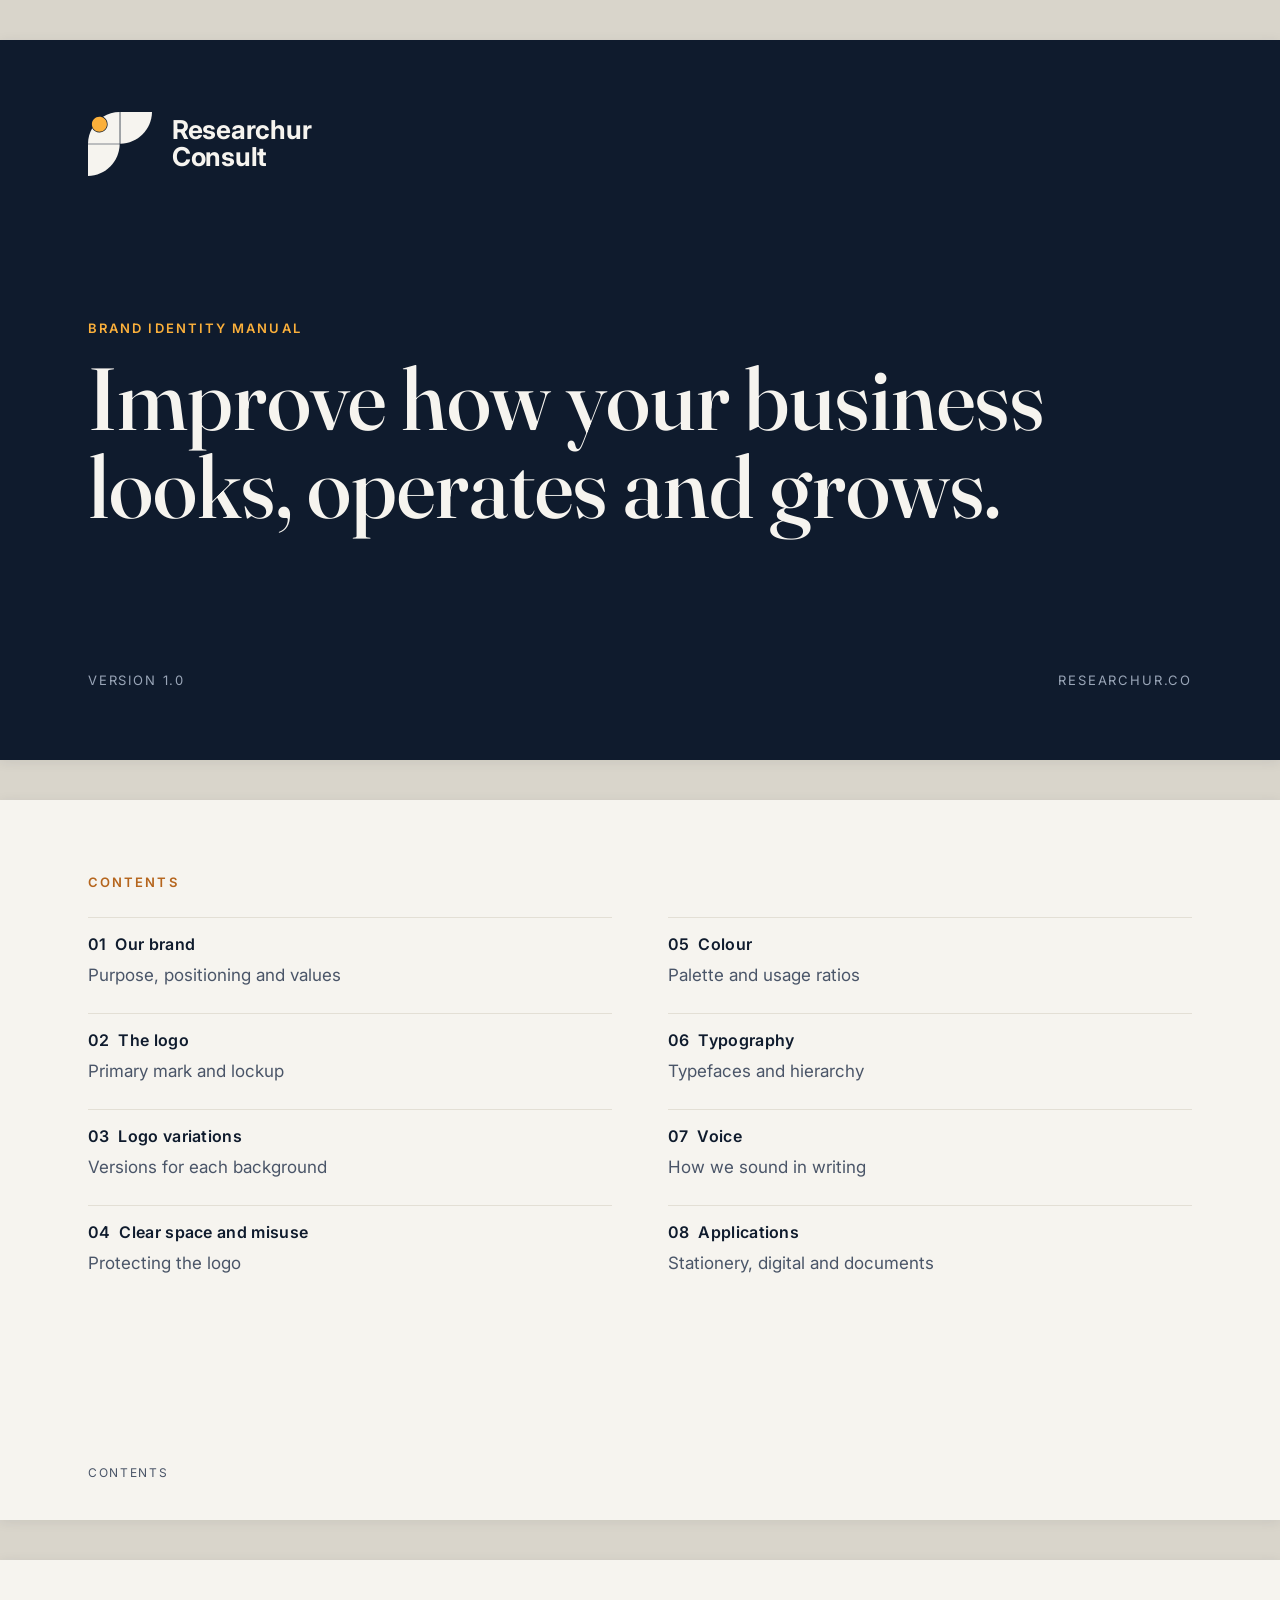
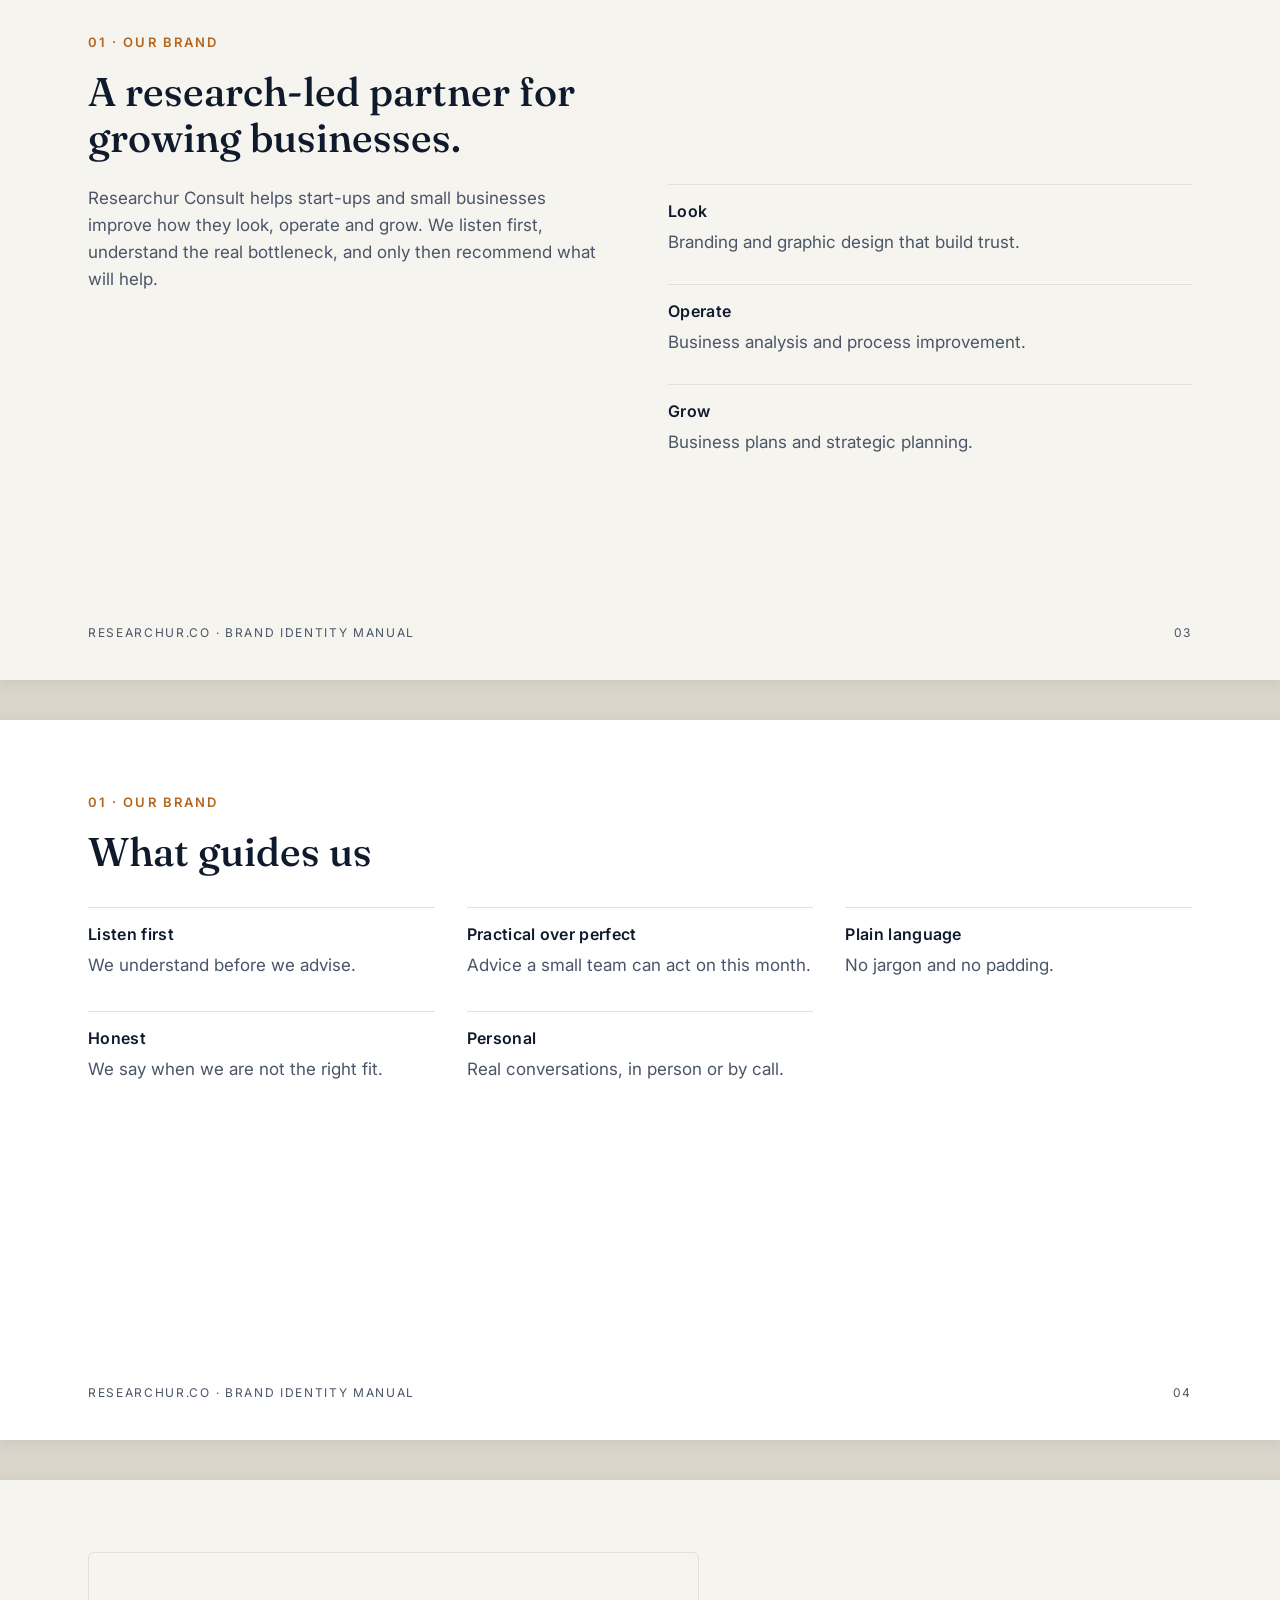
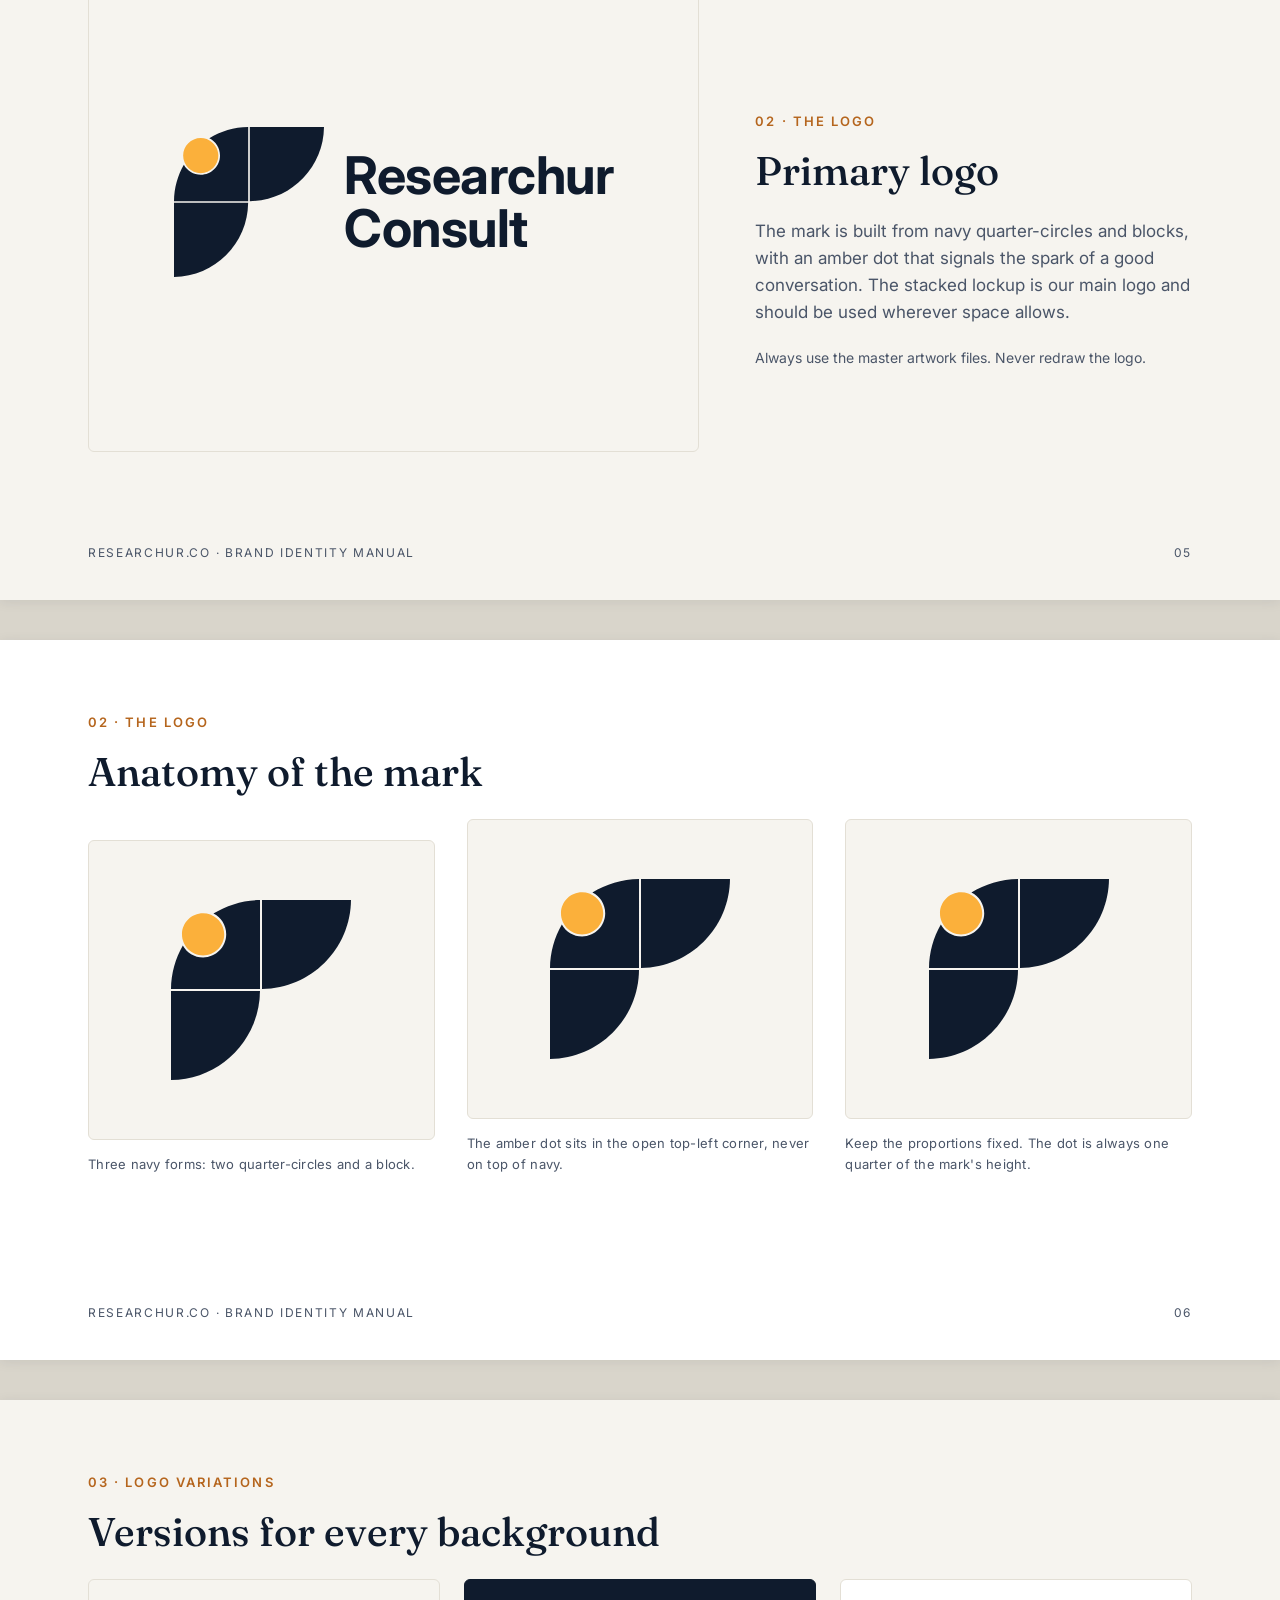
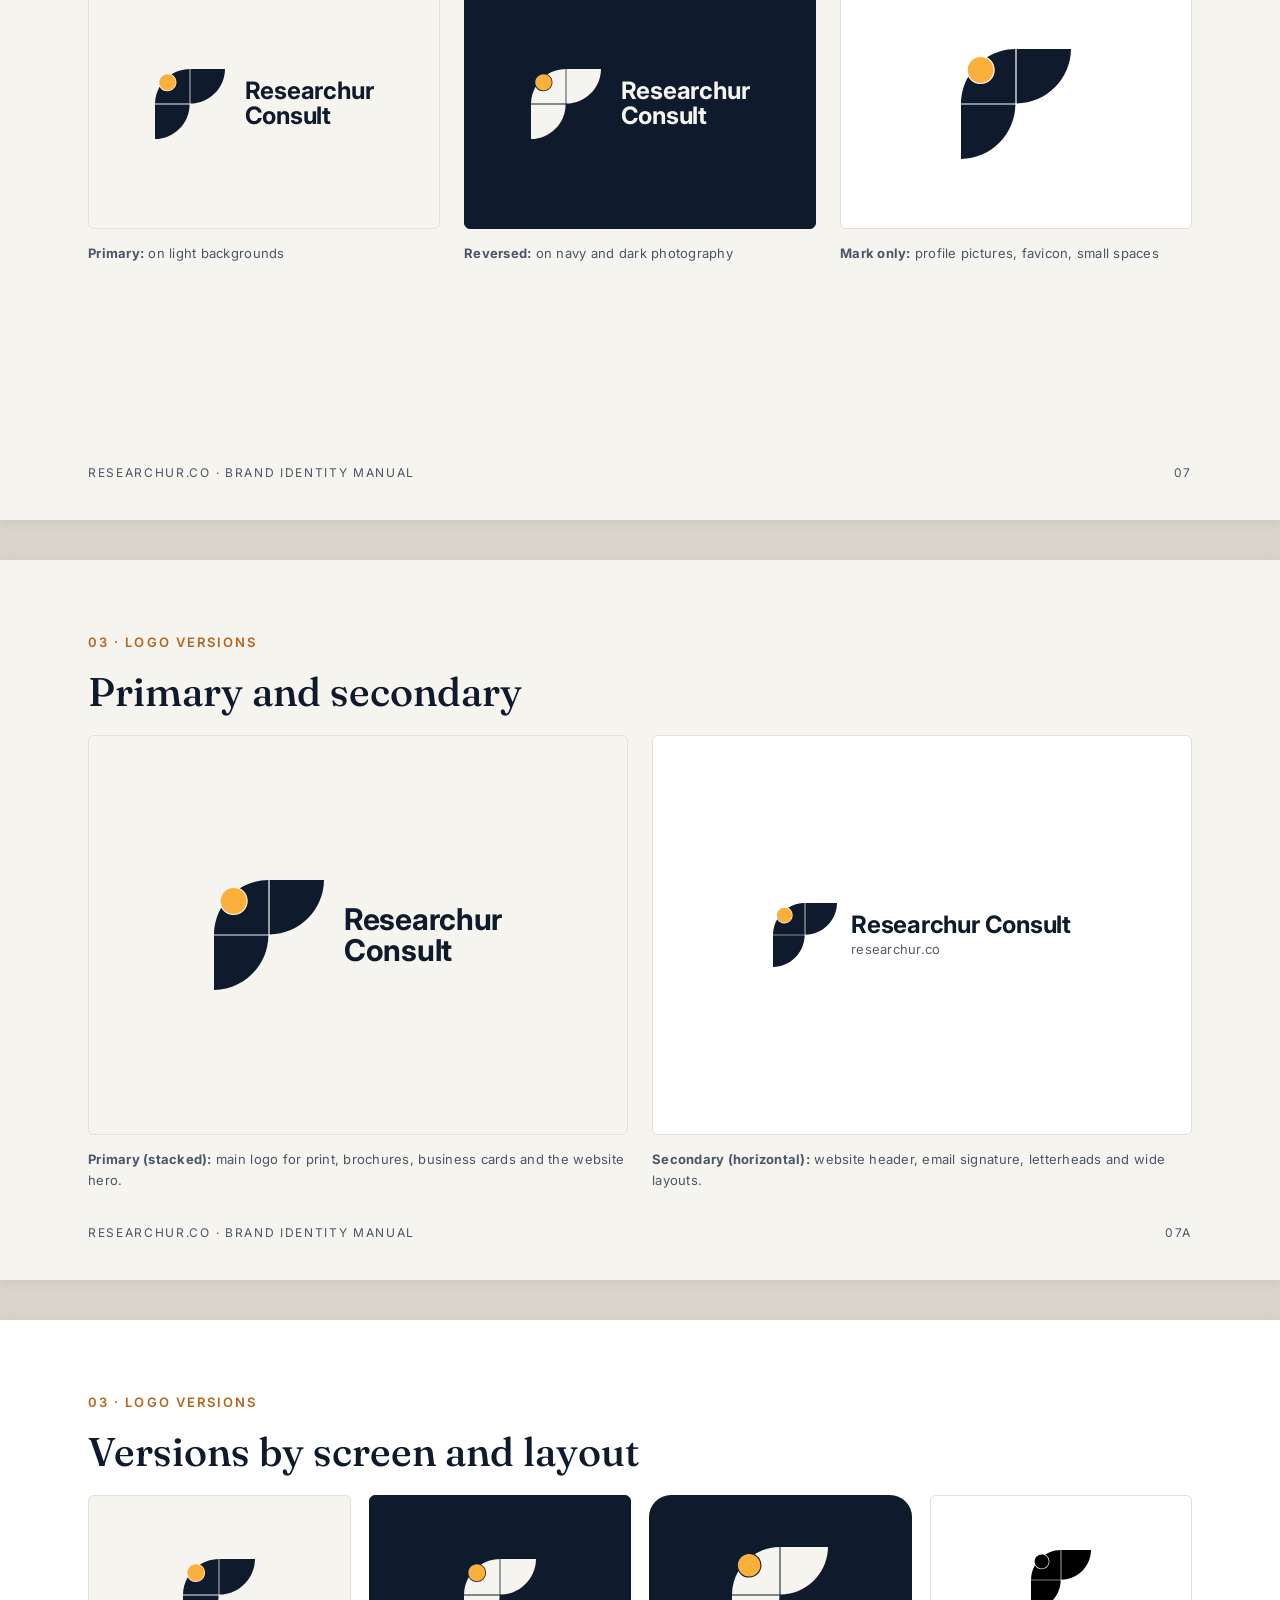
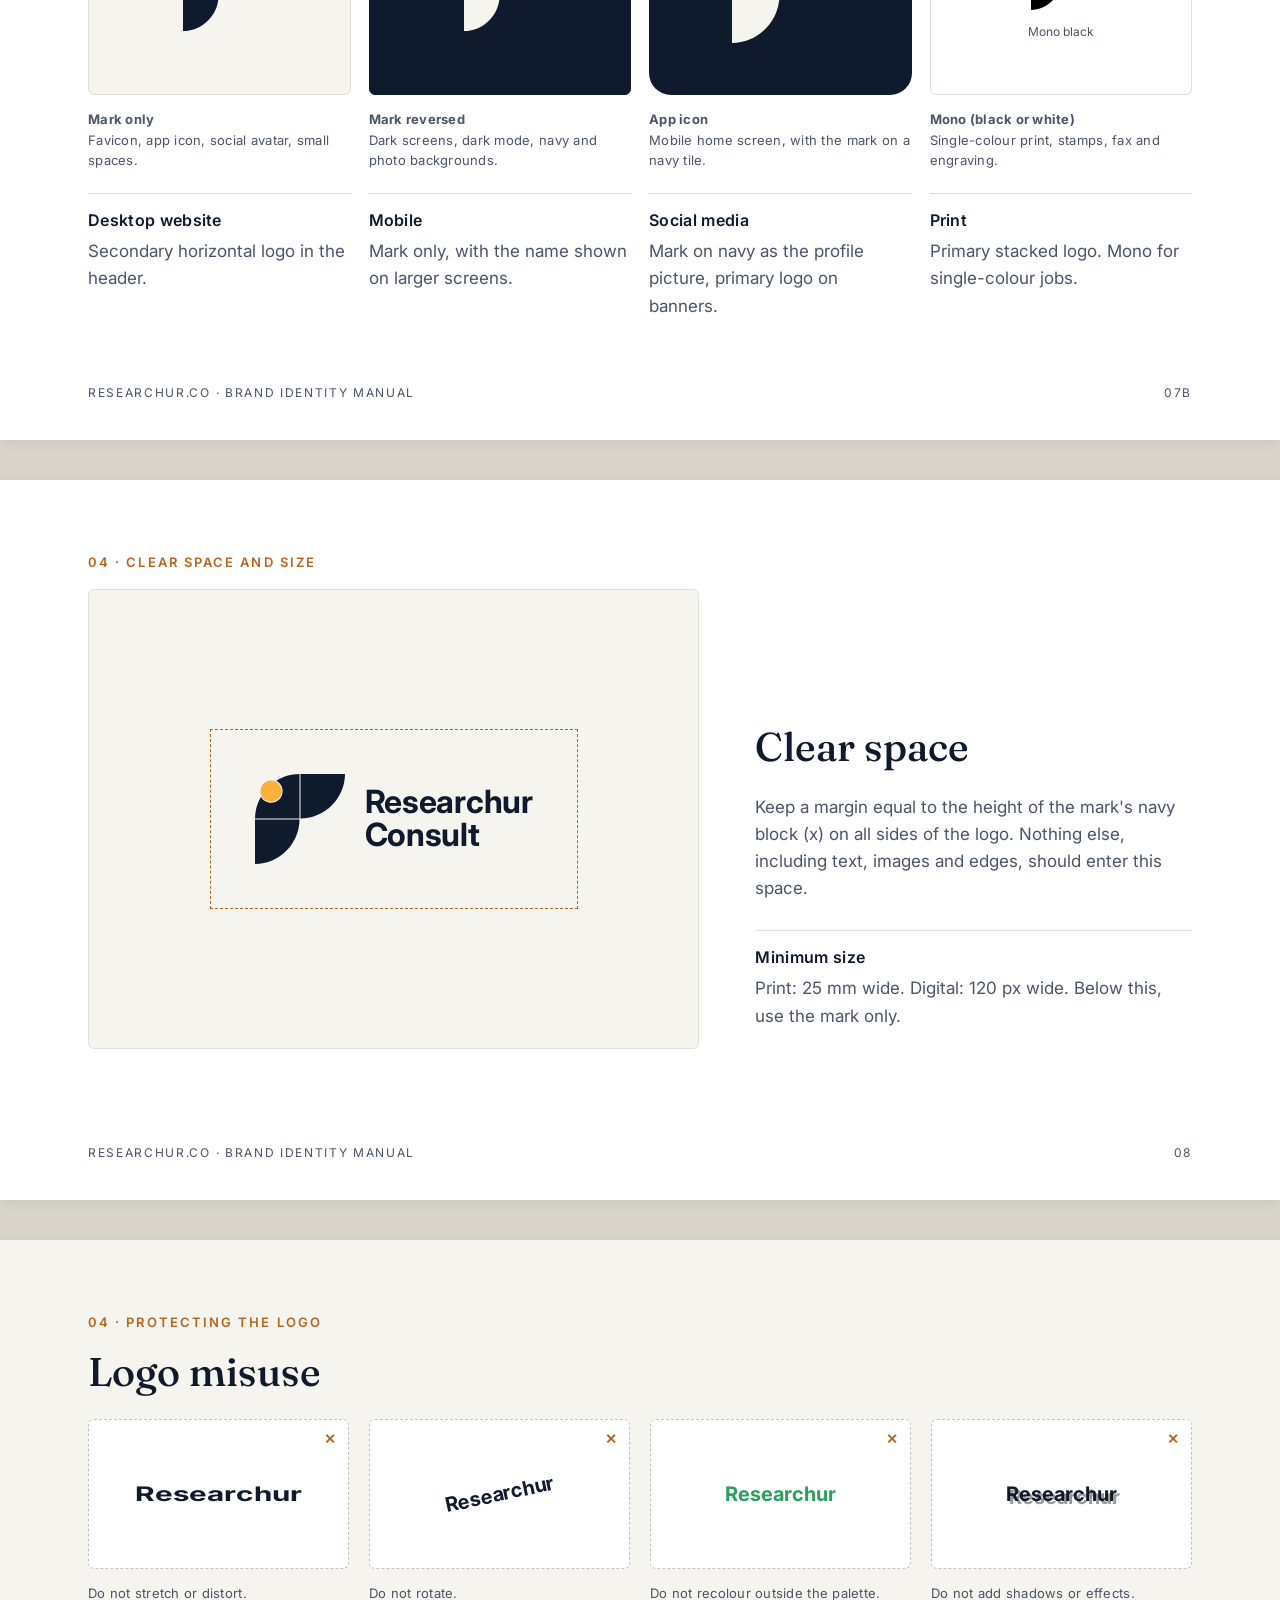
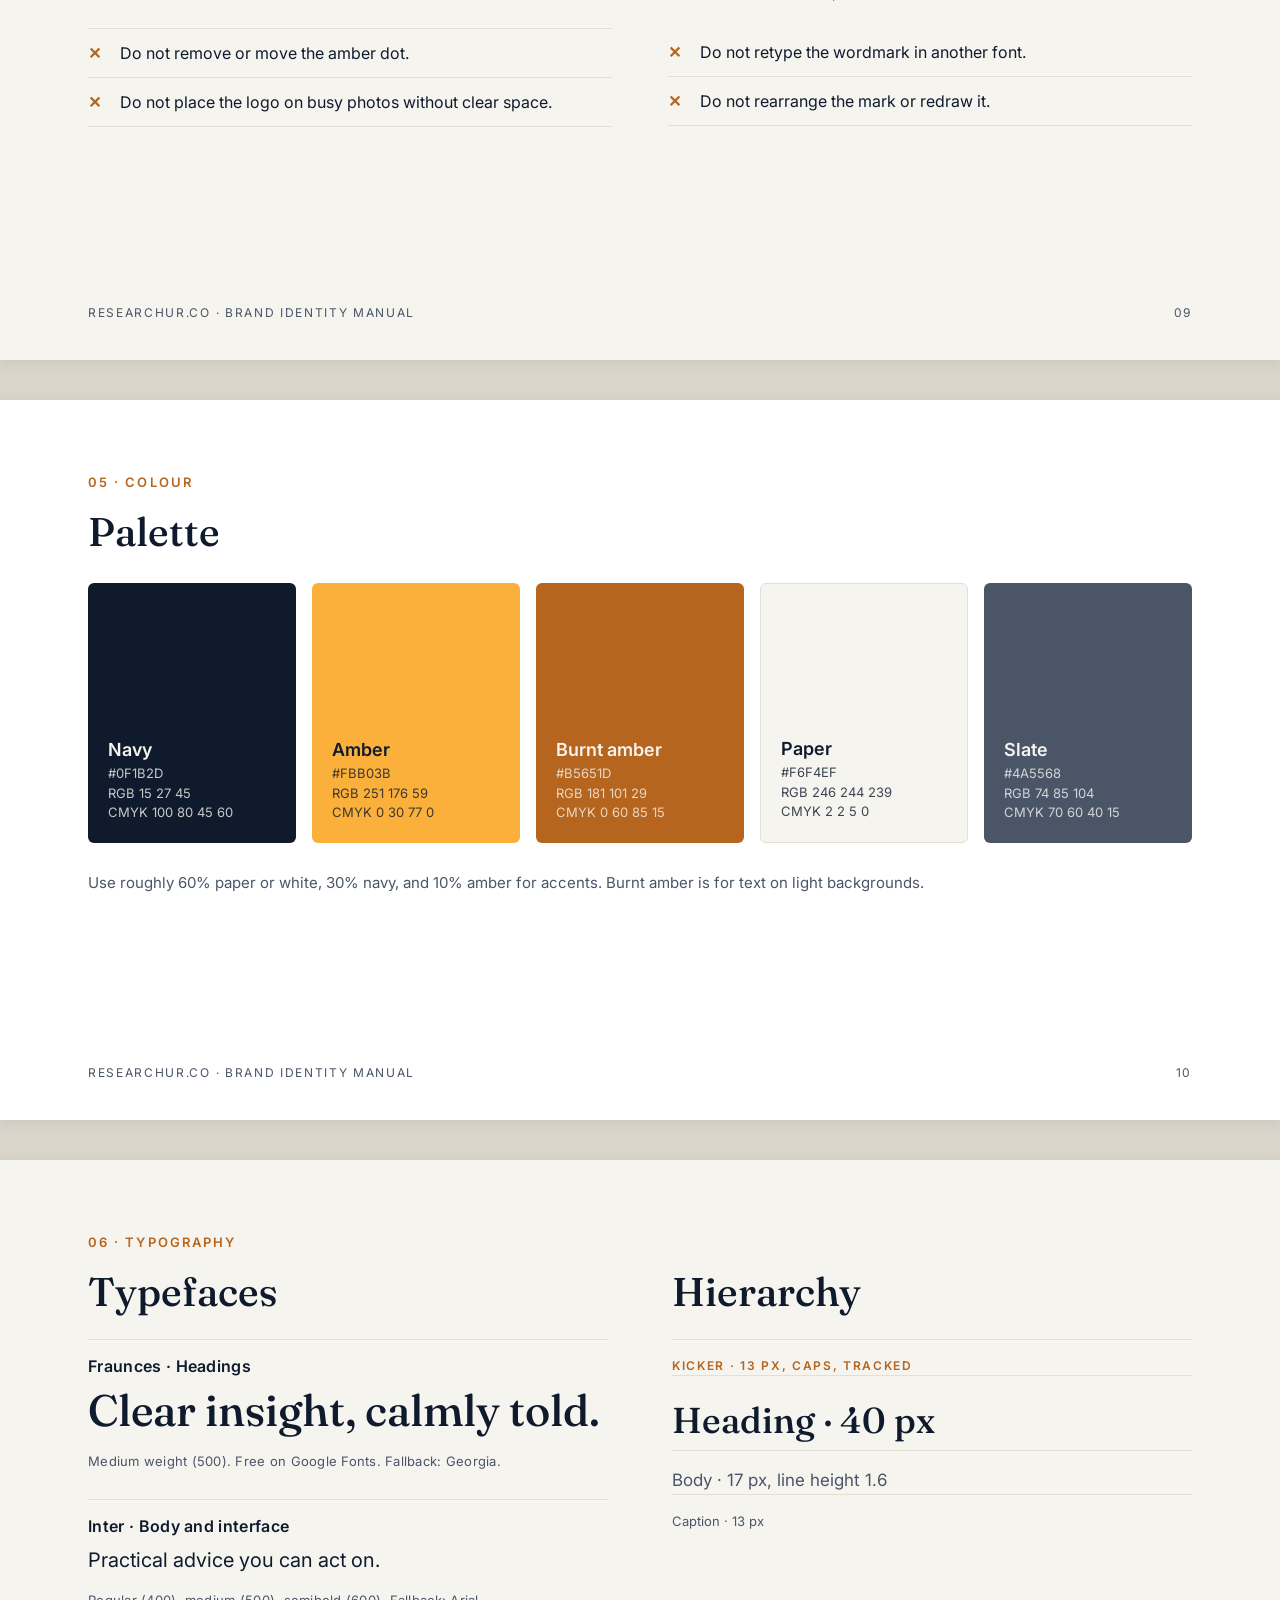
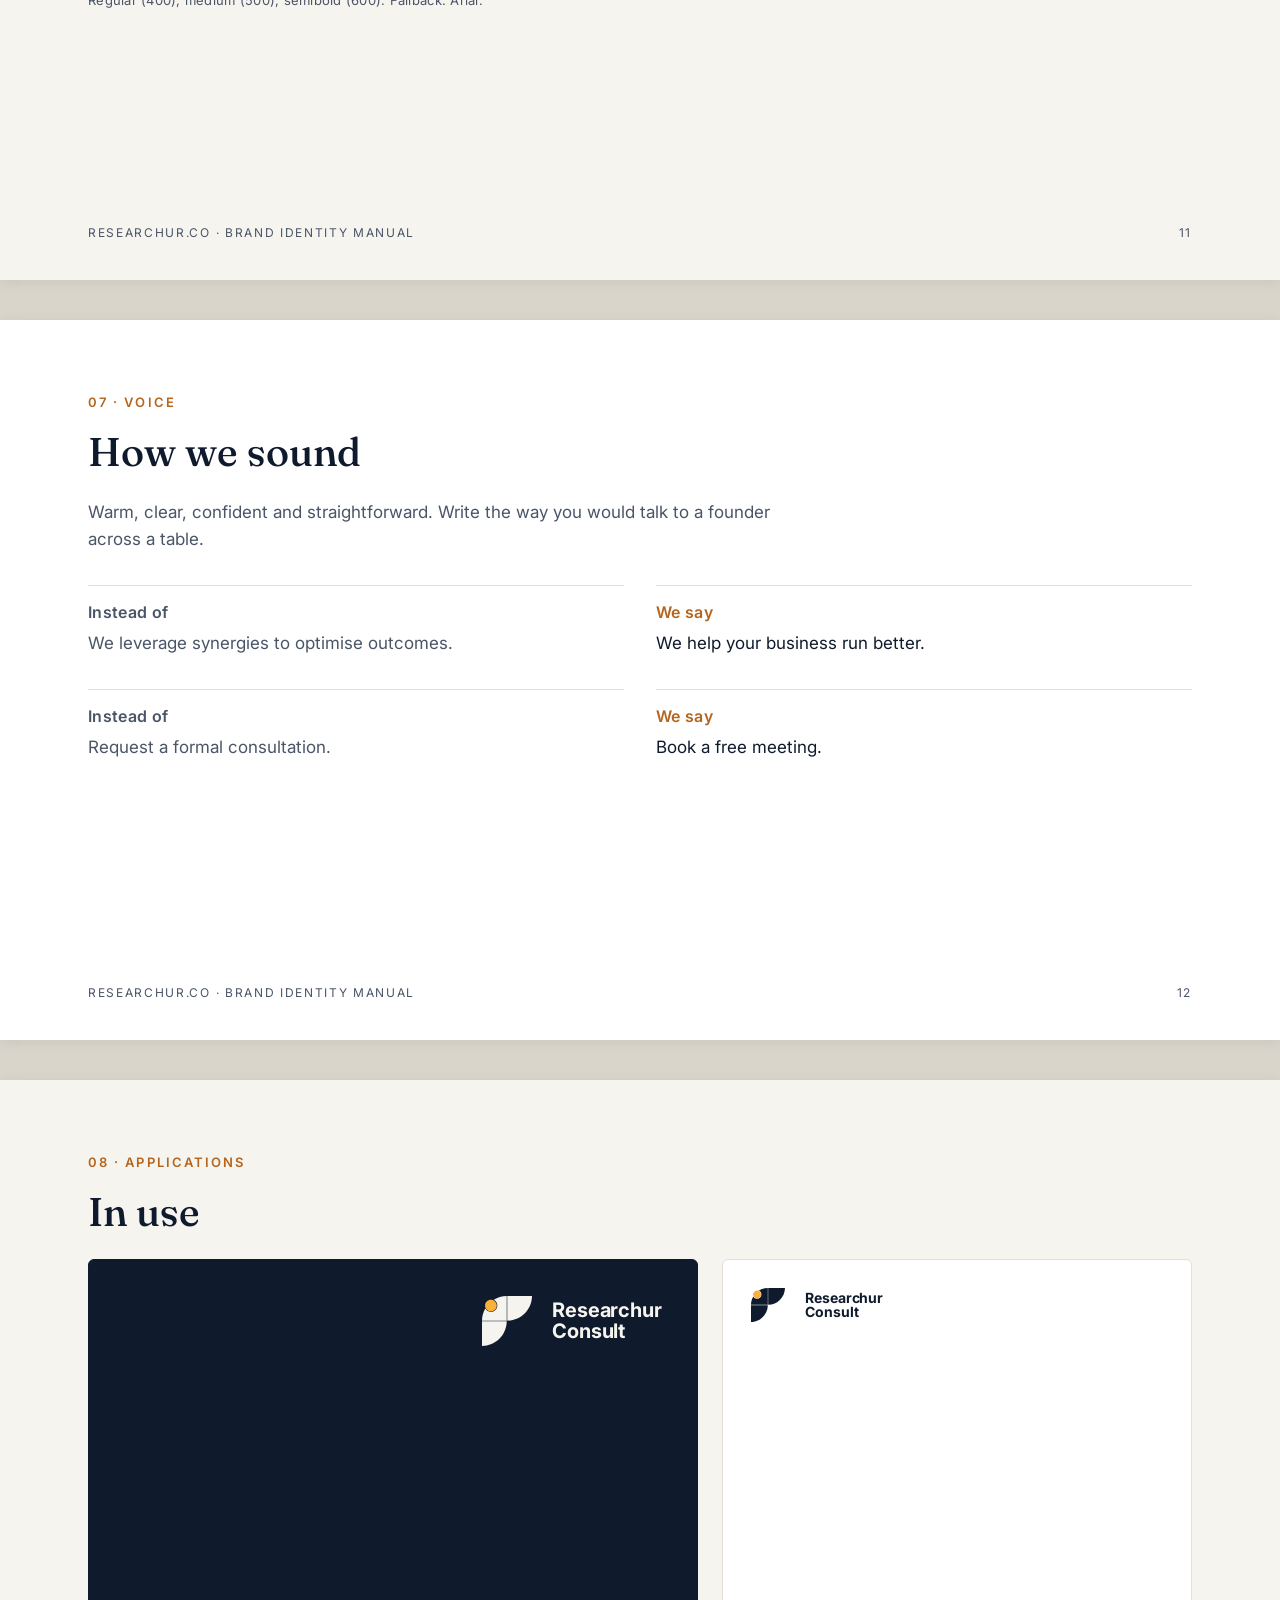
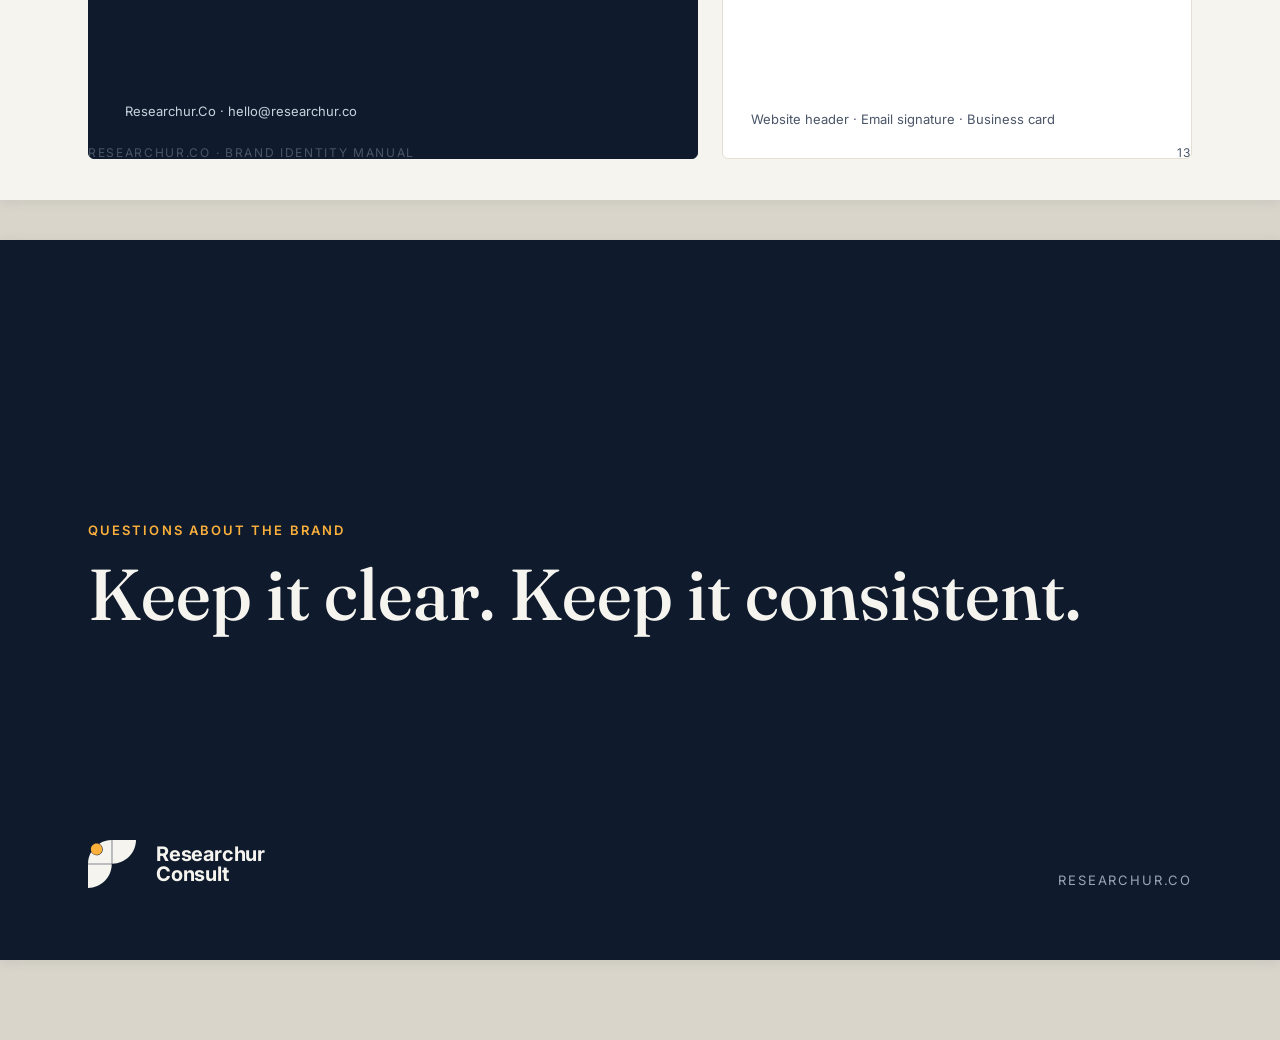
==== our_brand.html @ 0af53592 "Clean up our_brand.html by removing comments Removed unnecessary comments from the HTML file." ====
<!doctype html>
<html lang="en">
<head>
<meta charset="utf-8">
<meta name="viewport" content="width=device-width, initial-scale=1, viewport-fit=cover">
<title>Researchur.Co Brand Identity Manual</title>
<link rel="preconnect" href="https://fonts.googleapis.com">
<link rel="preconnect" href="https://fonts.gstatic.com" crossorigin>
<link href="https://fonts.googleapis.com/css2?family=Fraunces:wght@500;600&family=Inter:wght@400;500;600;700&display=swap" rel="stylesheet">
<style>
:root{
  --navy:#0F1B2D;
  --paper:#F6F4EF;
  --white:#FFFFFF;
  --amber:#FBB03B;
  --burnt:#B5651D;
  --slate:#4A5568;
  --line:#E3DFD5;
  --serif:"Fraunces",Georgia,serif;
  --sans:"Inter",Arial,sans-serif;
  box-sizing:border-box;
}
*{box-sizing:border-box}
body{margin:0;background:#D9D5CB;font-family:var(--sans);color:var(--navy);padding:40px 0}
.page{
  width:1280px;height:720px;margin:0 auto 40px;background:var(--paper);
  position:relative;overflow:hidden;padding:72px 88px;
  box-shadow:0 2px 12px rgba(15,27,45,.08);
}
.page.dark{background:var(--navy);color:var(--paper)}
.page.white{background:var(--white)}
.folio{position:absolute;left:88px;bottom:40px;font-size:12px;letter-spacing:.14em;text-transform:uppercase;color:var(--slate)}
.folio.r{left:auto;right:88px}
.dark .folio{color:#9AA6B8}
.kicker{font-size:13px;font-weight:600;letter-spacing:.16em;text-transform:uppercase;color:var(--burnt);margin:0 0 16px}
.dark .kicker{color:var(--amber)}
h1,h2{font-family:var(--serif);font-weight:500;margin:0}
h1{font-size:64px;line-height:1.05}
h2{font-size:40px;line-height:1.15;margin-bottom:24px}
h3{font-size:16px;font-weight:600;margin:0 0 8px;letter-spacing:.02em}
p{font-size:17px;line-height:1.6;margin:0;color:var(--slate)}
.dark p{color:#C9D1DD}
.grid2{display:grid;grid-template-columns:1fr 1fr;gap:56px;height:100%}
.grid3{display:grid;grid-template-columns:repeat(3,1fr);gap:32px}
.rule{border-top:1px solid var(--line);padding-top:16px}
.dark .rule{border-top-color:#2A3A52}
 
/* logo artwork */
.lockup{display:flex;align-items:center;gap:20px}
.lockup .name{font-family:var(--sans);font-weight:700;line-height:1.02;letter-spacing:-.01em}
.lockup .name small{display:block;font-weight:500;font-size:.78em}
.lockup .name .co{color:var(--burnt)}
.dark .lockup .name .co{color:var(--amber)}
.stage{display:flex;align-items:center;justify-content:center;background:var(--white);border:1px solid var(--line);border-radius:6px;height:420px}
.stage.navy{background:var(--navy);border-color:var(--navy)}
.stage.amber{background:var(--amber);border-color:var(--amber)}
.stage.paper{background:var(--paper)}
.caption{font-size:13px;color:var(--slate);margin-top:14px;letter-spacing:.02em}
 
/* colour swatches */
.swatch{height:260px;border-radius:6px;padding:20px;display:flex;flex-direction:column;justify-content:flex-end}
.swatch b{font-size:18px;font-weight:600}
.swatch span{font-size:13px;opacity:.8;margin-top:4px;line-height:1.5}
 
.tdemo{font-family:var(--serif);font-weight:500}
 
.list{list-style:none;padding:0;margin:0}
.list li{padding:14px 0;border-bottom:1px solid var(--line);font-size:16px;color:var(--navy)}
.list li:first-child{border-top:1px solid var(--line)}
.cross{display:inline-block;width:22px;color:var(--burnt);font-weight:700;margin-right:10px}
.misuse{border:1px dashed #C9C2B3;border-radius:6px;height:150px;display:flex;align-items:center;justify-content:center;background:var(--white);position:relative}
.misuse .x{position:absolute;top:10px;right:12px;color:var(--burnt);font-weight:700;font-size:14px}
</style>
</head>
<body>
 
<!-- Shared mark: navy quadrants with amber dot (recreated for this manual; replace with master artwork) -->
<svg width="0" height="0" style="position:absolute">
  <defs>
    <symbol id="mark" viewBox="0 0 90.667 90.667"><path d="M21.352 6.856 C28.177 2.593 36.218 0.096 44.835 0.003 L44.835 44.835 L0.003 44.835 C0.089 36.845 2.242 29.351 5.953 22.862 C7.929 26.474 11.764 28.923 16.171 28.923 C22.6 28.923 27.812 23.711 27.812 17.283 C27.812 12.715 25.181 8.762 21.352 6.856 Z" fill="currentColor"/><path d="M45.835 44.832 L45.835 0 L90.667 0 C90.401 24.641 70.476 44.566 45.835 44.832 Z" fill="currentColor"/><path d="M0 90.667 L0 45.835 L44.832 45.835 C44.566 70.476 24.641 90.401 0 90.667 Z" fill="currentColor"/><path d="M5.531 17.283 C5.531 11.406 10.295 6.642 16.171 6.642 C17.442 6.642 18.66 6.865 19.789 7.273 L19.789 7.273 C19.981 7.342 20.17 7.417 20.356 7.496 L20.356 7.496 C24.152 9.122 26.812 12.892 26.812 17.283 C26.812 23.159 22.048 27.923 16.171 27.923 C10.295 27.923 5.531 23.159 5.531 17.283 Z" fill="#FBB03B"/></symbol><symbol id="mark-mono" viewBox="0 0 90.667 90.667"><path d="M21.352 6.856 C28.177 2.593 36.218 0.096 44.835 0.003 L44.835 44.835 L0.003 44.835 C0.089 36.845 2.242 29.351 5.953 22.862 C7.929 26.474 11.764 28.923 16.171 28.923 C22.6 28.923 27.812 23.711 27.812 17.283 C27.812 12.715 25.181 8.762 21.352 6.856 Z" fill="currentColor"/><path d="M45.835 44.832 L45.835 0 L90.667 0 C90.401 24.641 70.476 44.566 45.835 44.832 Z" fill="currentColor"/><path d="M0 90.667 L0 45.835 L44.832 45.835 C44.566 70.476 24.641 90.401 0 90.667 Z" fill="currentColor"/><path d="M5.531 17.283 C5.531 11.406 10.295 6.642 16.171 6.642 C17.442 6.642 18.66 6.865 19.789 7.273 L19.789 7.273 C19.981 7.342 20.17 7.417 20.356 7.496 L20.356 7.496 C24.152 9.122 26.812 12.892 26.812 17.283 C26.812 23.159 22.048 27.923 16.171 27.923 C10.295 27.923 5.531 23.159 5.531 17.283 Z" fill="currentColor"/></symbol>
  </defs>
</svg>
 
<!-- 1 Cover -->
<section class="page dark">
  <div style="display:flex;flex-direction:column;justify-content:space-between;height:100%">
    <div class="lockup" style="color:var(--paper)">
      <svg width="64" height="64" viewBox="0 0 60 60"><use href="#mark" style="color:#F6F4EF"/></svg>
      <div class="name" style="font-size:26px">Researchur<br>Consult</div>
    </div>
    <div>
      <p class="kicker">Brand identity manual</p>
      <h1 style="font-size:88px;line-height:1">Improve how your business looks, operates and grows.</h1>
    </div>
    <div style="display:flex;justify-content:space-between;font-size:13px;letter-spacing:.14em;text-transform:uppercase;color:#9AA6B8">
      <span>Version 1.0</span><span>Researchur.Co</span>
    </div>
  </div>
</section>
 
<!-- 2 Contents -->
<section class="page">
  <p class="kicker">Contents</p>
  <div class="grid2" style="height:auto;gap:24px 56px;grid-template-columns:1fr 1fr;margin-top:24px">
    <div class="rule"><h3>01 &nbsp;Our brand</h3><p>Purpose, positioning and values</p></div>
    <div class="rule"><h3>05 &nbsp;Colour</h3><p>Palette and usage ratios</p></div>
    <div class="rule"><h3>02 &nbsp;The logo</h3><p>Primary mark and lockup</p></div>
    <div class="rule"><h3>06 &nbsp;Typography</h3><p>Typefaces and hierarchy</p></div>
    <div class="rule"><h3>03 &nbsp;Logo variations</h3><p>Versions for each background</p></div>
    <div class="rule"><h3>07 &nbsp;Voice</h3><p>How we sound in writing</p></div>
    <div class="rule"><h3>04 &nbsp;Clear space and misuse</h3><p>Protecting the logo</p></div>
    <div class="rule"><h3>08 &nbsp;Applications</h3><p>Stationery, digital and documents</p></div>
  </div>
  <span class="folio">Contents</span>
</section>
 
<!-- 3 Brand purpose -->
<section class="page">
  <div class="grid2">
    <div>
      <p class="kicker">01 · Our brand</p>
      <h2>A research-led partner for growing businesses.</h2>
      <p>Researchur Consult helps start-ups and small businesses improve how they look, operate and grow. We listen first, understand the real bottleneck, and only then recommend what will help.</p>
    </div>
    <div style="display:flex;flex-direction:column;gap:28px;justify-content:center">
      <div class="rule"><h3>Look</h3><p>Branding and graphic design that build trust.</p></div>
      <div class="rule"><h3>Operate</h3><p>Business analysis and process improvement.</p></div>
      <div class="rule"><h3>Grow</h3><p>Business plans and strategic planning.</p></div>
    </div>
  </div>
  <span class="folio">Researchur.Co · Brand identity manual</span>
  <span class="folio r">03</span>
</section>
 
<!-- 4 Values -->
<section class="page white">
  <p class="kicker">01 · Our brand</p>
  <h2>What guides us</h2>
  <div class="grid3" style="margin-top:32px">
    <div class="rule"><h3>Listen first</h3><p>We understand before we advise.</p></div>
    <div class="rule"><h3>Practical over perfect</h3><p>Advice a small team can act on this month.</p></div>
    <div class="rule"><h3>Plain language</h3><p>No jargon and no padding.</p></div>
    <div class="rule"><h3>Honest</h3><p>We say when we are not the right fit.</p></div>
    <div class="rule"><h3>Personal</h3><p>Real conversations, in person or by call.</p></div>
  </div>
  <span class="folio">Researchur.Co · Brand identity manual</span>
  <span class="folio r">04</span>
</section>
 
<!-- 5 Primary logo -->
<section class="page">
  <div class="grid2" style="grid-template-columns:1.4fr 1fr">
    <div class="stage paper" style="height:500px">
      <div class="lockup">
        <svg width="150" height="150" viewBox="0 0 60 60" style="color:var(--navy)"><use href="#mark"/></svg>
        <div class="name" style="font-size:52px">Researchur<br>Consult</div>
      </div>
    </div>
    <div style="display:flex;flex-direction:column;justify-content:center">
      <p class="kicker">02 · The logo</p>
      <h2>Primary logo</h2>
      <p>The mark is built from navy quarter-circles and blocks, with an amber dot that signals the spark of a good conversation. The stacked lockup is our main logo and should be used wherever space allows.</p>
      <p style="margin-top:20px;font-size:14px">Always use the master artwork files. Never redraw the logo.</p>
    </div>
  </div>
  <span class="folio">Researchur.Co · Brand identity manual</span>
  <span class="folio r">05</span>
</section>
 
<!-- 6 Mark and anatomy -->
<section class="page white">
  <p class="kicker">02 · The logo</p>
  <h2>Anatomy of the mark</h2>
  <div class="grid3" style="grid-template-columns:1fr 1fr 1fr;align-items:end;margin-top:24px">
    <div>
      <div class="stage paper" style="height:300px"><svg width="180" height="180" viewBox="0 0 60 60" style="color:var(--navy)"><use href="#mark"/></svg></div>
      <p class="caption">Three navy forms: two quarter-circles and a block.</p>
    </div>
    <div>
      <div class="stage paper" style="height:300px"><svg width="180" height="180" viewBox="0 0 60 60"><use href="#mark" style="color:var(--navy)"/></svg></div>
      <p class="caption">The amber dot sits in the open top-left corner, never on top of navy.</p>
    </div>
    <div>
      <div class="stage paper" style="height:300px"><svg width="180" height="180" viewBox="0 0 60 60" style="color:var(--navy)"><use href="#mark"/></svg></div>
      <p class="caption">Keep the proportions fixed. The dot is always one quarter of the mark's height.</p>
    </div>
  </div>
  <span class="folio">Researchur.Co · Brand identity manual</span>
  <span class="folio r">06</span>
</section>
 
<!-- 7 Logo variations -->
<section class="page">
  <p class="kicker">03 · Logo variations</p>
  <h2 style="margin-bottom:24px">Versions for every background</h2>
  <div class="grid3" style="grid-template-columns:1fr 1fr 1fr;gap:24px">
    <div>
      <div class="stage paper" style="height:250px"><div class="lockup"><svg width="70" height="70" viewBox="0 0 60 60" style="color:var(--navy)"><use href="#mark"/></svg><div class="name" style="font-size:24px;color:var(--navy)">Researchur<br>Consult</div></div></div>
      <p class="caption"><b>Primary:</b> on light backgrounds</p>
    </div>
    <div>
      <div class="stage navy" style="height:250px"><div class="lockup"><svg width="70" height="70" viewBox="0 0 60 60" style="color:var(--paper)"><use href="#mark"/></svg><div class="name" style="font-size:24px;color:var(--paper)">Researchur<br>Consult</div></div></div>
      <p class="caption"><b>Reversed:</b> on navy and dark photography</p>
    </div>
    <div>
      <div class="stage white" style="height:250px"><svg width="110" height="110" viewBox="0 0 60 60" style="color:var(--navy)"><use href="#mark"/></svg></div>
      <p class="caption"><b>Mark only:</b> profile pictures, favicon, small spaces</p>
    </div>
  </div>
  <span class="folio">Researchur.Co · Brand identity manual</span>
  <span class="folio r">07</span>
</section>
 
 
<!-- 7a Logo versions: primary and secondary -->
<section class="page">
  <p class="kicker">03 · Logo versions</p>
  <h2 style="margin-bottom:20px">Primary and secondary</h2>
  <div class="grid2" style="grid-template-columns:1fr 1fr;gap:24px;height:500px">
    <div>
      <div class="stage paper" style="height:400px"><div class="lockup" style="color:#0F1B2D"><svg width="110" height="110" viewBox="0 0 90.667 90.667" style="display:block;color:#0F1B2D"><use href="#mark"/></svg><div class="name" style="font-size:30px;color:#0F1B2D">Researchur<br>Consult</div></div></div>
      <p class="caption"><b>Primary (stacked):</b> main logo for print, brochures, business cards and the website hero.</p>
    </div>
    <div>
      <div class="stage white" style="height:400px"><div class="lockup" style="color:#0F1B2D;gap:14px"><svg width="64" height="64" viewBox="0 0 90.667 90.667" style="display:block;color:#0F1B2D"><use href="#mark"/></svg><div><div class="name" style="font-size:24px;color:#0F1B2D">Researchur Consult</div><div style='font-size:13px;color:#0F1B2D;opacity:.7;margin-top:4px;letter-spacing:.02em'>researchur.co</div></div></div></div>
      <p class="caption"><b>Secondary (horizontal):</b> website header, email signature, letterheads and wide layouts.</p>
    </div>
  </div>
  <span class="folio">Researchur.Co · Brand identity manual</span>
  <span class="folio r">07a</span>
</section>
 
<!-- 7b Logo versions: screen and layout -->
<section class="page white">
  <p class="kicker">03 · Logo versions</p>
  <h2 style="margin-bottom:20px">Versions by screen and layout</h2>
  <div class="grid3" style="grid-template-columns:repeat(4,1fr);gap:18px">
    <div>
      <div class="stage paper" style="height:200px"><svg width="72" height="72" viewBox="0 0 90.667 90.667" style="display:block;color:#0F1B2D"><use href="#mark"/></svg></div>
      <p class="caption"><b>Mark only</b><br>Favicon, app icon, social avatar, small spaces.</p>
    </div>
    <div>
      <div class="stage navy" style="height:200px"><svg width="72" height="72" viewBox="0 0 90.667 90.667" style="display:block;color:#F6F4EF"><use href="#mark"/></svg></div>
      <p class="caption"><b>Mark reversed</b><br>Dark screens, dark mode, navy and photo backgrounds.</p>
    </div>
    <div>
      <div class="stage" style="height:200px;background:#0F1B2D;border-radius:22px;border:none"><svg width="96" height="96" viewBox="0 0 90.667 90.667" style="display:block;color:#F6F4EF"><use href="#mark"/></svg></div>
      <p class="caption"><b>App icon</b><br>Mobile home screen, with the mark on a navy tile.</p>
    </div>
    <div>
      <div class="stage white" style="height:200px;flex-direction:column;gap:14px"><svg width="60" height="60" viewBox="0 0 90.667 90.667" style="display:block;color:#000"><use href="#mark-mono"/></svg><span style="font-size:12px;color:#4A5568">Mono black</span></div>
      <p class="caption"><b>Mono (black or white)</b><br>Single-colour print, stamps, fax and engraving.</p>
    </div>
  </div>
  <div style="display:flex;gap:18px;margin-top:22px">
    <div class="rule" style="flex:1"><h3>Desktop website</h3><p>Secondary horizontal logo in the header.</p></div>
    <div class="rule" style="flex:1"><h3>Mobile</h3><p>Mark only, with the name shown on larger screens.</p></div>
    <div class="rule" style="flex:1"><h3>Social media</h3><p>Mark on navy as the profile picture, primary logo on banners.</p></div>
    <div class="rule" style="flex:1"><h3>Print</h3><p>Primary stacked logo. Mono for single-colour jobs.</p></div>
  </div>
  <span class="folio">Researchur.Co · Brand identity manual</span>
  <span class="folio r">07b</span>
</section>
 
<!-- 8 Clear space and minimum size -->
<section class="page white">
  <p class="kicker">04 · Clear space and size</p>
  <div class="grid2" style="grid-template-columns:1.4fr 1fr">
    <div class="stage paper" style="height:460px;position:relative">
      <div style="position:relative;padding:44px;border:1px dashed var(--burnt)">
        <div class="lockup">
          <svg width="90" height="90" viewBox="0 0 60 60" style="color:var(--navy)"><use href="#mark"/></svg>
          <div class="name" style="font-size:32px">Researchur<br>Consult</div>
        </div>
      </div>
    </div>
    <div style="display:flex;flex-direction:column;justify-content:center">
      <h2>Clear space</h2>
      <p>Keep a margin equal to the height of the mark's navy block (x) on all sides of the logo. Nothing else, including text, images and edges, should enter this space.</p>
      <div class="rule" style="margin-top:28px"><h3>Minimum size</h3><p>Print: 25 mm wide. Digital: 120 px wide. Below this, use the mark only.</p></div>
    </div>
  </div>
  <span class="folio">Researchur.Co · Brand identity manual</span>
  <span class="folio r">08</span>
</section>
 
<!-- 9 Misuse -->
<section class="page">
  <p class="kicker">04 · Protecting the logo</p>
  <h2 style="margin-bottom:24px">Logo misuse</h2>
  <div class="grid3" style="grid-template-columns:repeat(4,1fr);gap:20px">
    <div><div class="misuse"><span class="x">✕</span><span style="transform:scaleX(1.5);font-weight:700;font-size:20px">Researchur</span></div><p class="caption">Do not stretch or distort.</p></div>
    <div><div class="misuse"><span class="x">✕</span><span style="transform:rotate(-12deg);font-weight:700;font-size:20px;color:var(--navy)">Researchur</span></div><p class="caption">Do not rotate.</p></div>
    <div><div class="misuse"><span class="x">✕</span><span style="font-weight:700;font-size:20px;color:#2E9E5B">Researchur</span></div><p class="caption">Do not recolour outside the palette.</p></div>
    <div><div class="misuse"><span class="x">✕</span><span style="text-shadow:3px 3px 0 #999;font-weight:700;font-size:20px">Researchur</span></div><p class="caption">Do not add shadows or effects.</p></div>
  </div>
  <ul class="list" style="margin-top:24px;columns:2;column-gap:56px">
    <li><span class="cross">✕</span>Do not remove or move the amber dot.</li>
    <li><span class="cross">✕</span>Do not place the logo on busy photos without clear space.</li>
    <li><span class="cross">✕</span>Do not retype the wordmark in another font.</li>
    <li><span class="cross">✕</span>Do not rearrange the mark or redraw it.</li>
  </ul>
  <span class="folio">Researchur.Co · Brand identity manual</span>
  <span class="folio r">09</span>
</section>
 
<!-- 10 Colour -->
<section class="page white">
  <p class="kicker">05 · Colour</p>
  <h2 style="margin-bottom:28px">Palette</h2>
  <div class="grid3" style="grid-template-columns:repeat(5,1fr);gap:16px">
    <div class="swatch" style="background:var(--navy);color:var(--paper)"><b>Navy</b><span>#0F1B2D<br>RGB 15 27 45<br>CMYK 100 80 45 60</span></div>
    <div class="swatch" style="background:var(--amber);color:var(--navy)"><b>Amber</b><span>#FBB03B<br>RGB 251 176 59<br>CMYK 0 30 77 0</span></div>
    <div class="swatch" style="background:var(--burnt);color:var(--paper)"><b>Burnt amber</b><span>#B5651D<br>RGB 181 101 29<br>CMYK 0 60 85 15</span></div>
    <div class="swatch" style="background:var(--paper);color:var(--navy);border:1px solid var(--line)"><b>Paper</b><span>#F6F4EF<br>RGB 246 244 239<br>CMYK 2 2 5 0</span></div>
    <div class="swatch" style="background:var(--slate);color:var(--paper)"><b>Slate</b><span>#4A5568<br>RGB 74 85 104<br>CMYK 70 60 40 15</span></div>
  </div>
  <p style="margin-top:28px;font-size:15px">Use roughly 60% paper or white, 30% navy, and 10% amber for accents. Burnt amber is for text on light backgrounds.</p>
  <span class="folio">Researchur.Co · Brand identity manual</span>
  <span class="folio r">10</span>
</section>
 
<!-- 11 Typography -->
<section class="page">
  <p class="kicker">06 · Typography</p>
  <div class="grid2" style="grid-template-columns:1fr 1fr;gap:64px">
    <div>
      <h2>Typefaces</h2>
      <div class="rule"><h3>Fraunces · Headings</h3><p class="tdemo" style="font-size:44px;color:var(--navy);line-height:1.2">Clear insight, calmly told.</p><p class="caption">Medium weight (500). Free on Google Fonts. Fallback: Georgia.</p></div>
      <div class="rule" style="margin-top:28px"><h3>Inter · Body and interface</h3><p style="font-size:20px;color:var(--navy);font-family:var(--sans)">Practical advice you can act on.</p><p class="caption">Regular (400), medium (500), semibold (600). Fallback: Arial.</p></div>
    </div>
    <div>
      <h2>Hierarchy</h2>
      <div class="rule"><p style="font-size:12px;letter-spacing:.14em;text-transform:uppercase;color:var(--burnt);font-weight:600">Kicker · 13 px, caps, tracked</p></div>
      <div class="rule"><p class="tdemo" style="font-size:36px;color:var(--navy)">Heading · 40 px</p></div>
      <div class="rule"><p style="font-size:17px;color:var(--slate)">Body · 17 px, line height 1.6</p></div>
      <div class="rule"><p style="font-size:13px;color:var(--slate)">Caption · 13 px</p></div>
    </div>
  </div>
  <span class="folio">Researchur.Co · Brand identity manual</span>
  <span class="folio r">11</span>
</section>
 
<!-- 12 Voice -->
<section class="page white">
  <p class="kicker">07 · Voice</p>
  <h2>How we sound</h2>
  <p style="max-width:720px;margin-bottom:32px">Warm, clear, confident and straightforward. Write the way you would talk to a founder across a table.</p>
  <div class="grid2" style="height:auto;grid-template-columns:1fr 1fr;gap:32px">
    <div class="rule"><h3 style="color:var(--slate)">Instead of</h3><p>We leverage synergies to optimise outcomes.</p></div>
    <div class="rule"><h3 style="color:var(--burnt)">We say</h3><p style="color:var(--navy)">We help your business run better.</p></div>
    <div class="rule"><h3 style="color:var(--slate)">Instead of</h3><p>Request a formal consultation.</p></div>
    <div class="rule"><h3 style="color:var(--burnt)">We say</h3><p style="color:var(--navy)">Book a free meeting.</p></div>
  </div>
  <span class="folio">Researchur.Co · Brand identity manual</span>
  <span class="folio r">12</span>
</section>
 
<!-- 13 Applications -->
<section class="page">
  <p class="kicker">08 · Applications</p>
  <h2 style="margin-bottom:24px">In use</h2>
  <div class="grid2" style="grid-template-columns:1.3fr 1fr;gap:24px;height:500px">
    <div class="stage navy" style="height:100%;justify-content:flex-start;padding:36px;align-items:flex-end;flex-direction:column">
      <div class="lockup" style="color:var(--paper)">
        <svg width="50" height="50" viewBox="0 0 60 60" style="color:var(--paper)"><use href="#mark"/></svg>
        <div class="name" style="font-size:20px;color:var(--paper)">Researchur<br>Consult</div>
      </div>
      <p style="color:#C9D1DD;font-size:13px;margin-top:auto;align-self:flex-start">Researchur.Co · hello@researchur.co</p>
    </div>
    <div style="display:flex;flex-direction:column;gap:20px">
      <div class="stage white" style="height:100%;flex-direction:column;align-items:flex-start;padding:28px;justify-content:space-between">
        <div class="lockup"><svg width="34" height="34" viewBox="0 0 60 60" style="color:var(--navy)"><use href="#mark"/></svg><div class="name" style="font-size:14px;color:var(--navy)">Researchur<br>Consult</div></div>
        <p style="font-size:13px;color:var(--slate)">Website header · Email signature · Business card</p>
      </div>
    </div>
  </div>
  <span class="folio">Researchur.Co · Brand identity manual</span>
  <span class="folio r">13</span>
</section>
 
<!-- 14 Closing -->
<section class="page dark">
  <div style="display:flex;flex-direction:column;justify-content:space-between;height:100%">
    <div></div>
    <div>
      <p class="kicker">Questions about the brand</p>
      <h1 style="font-size:72px">Keep it clear. Keep it consistent.</h1>
    </div>
    <div style="display:flex;justify-content:space-between;align-items:flex-end">
      <div class="lockup" style="color:var(--paper)">
        <svg width="48" height="48" viewBox="0 0 60 60" style="color:var(--paper)"><use href="#mark"/></svg>
        <div class="name" style="font-size:20px;color:var(--paper)">Researchur<br>Consult</div>
      </div>
      <span style="font-size:13px;color:#9AA6B8;letter-spacing:.14em;text-transform:uppercase">Researchur.Co</span>
    </div>
  </div>
</section>
 
</body>
</html>
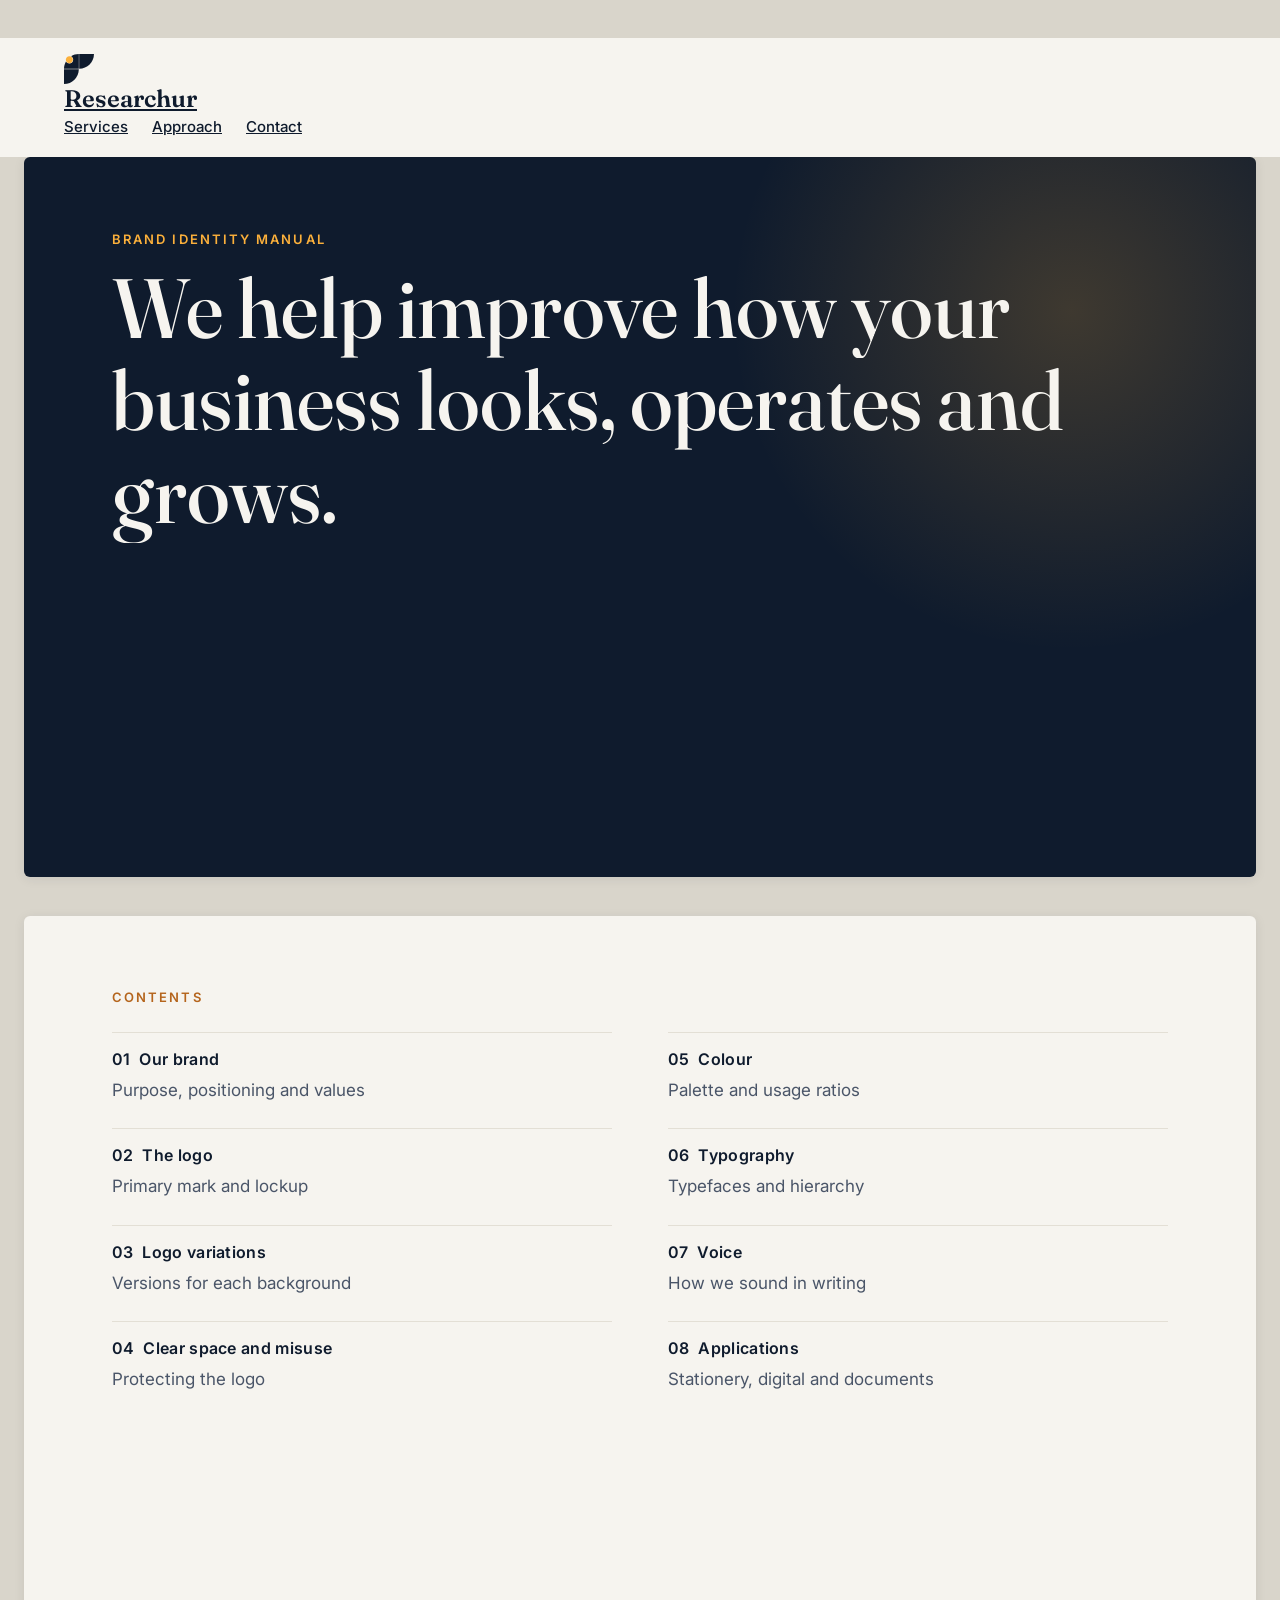
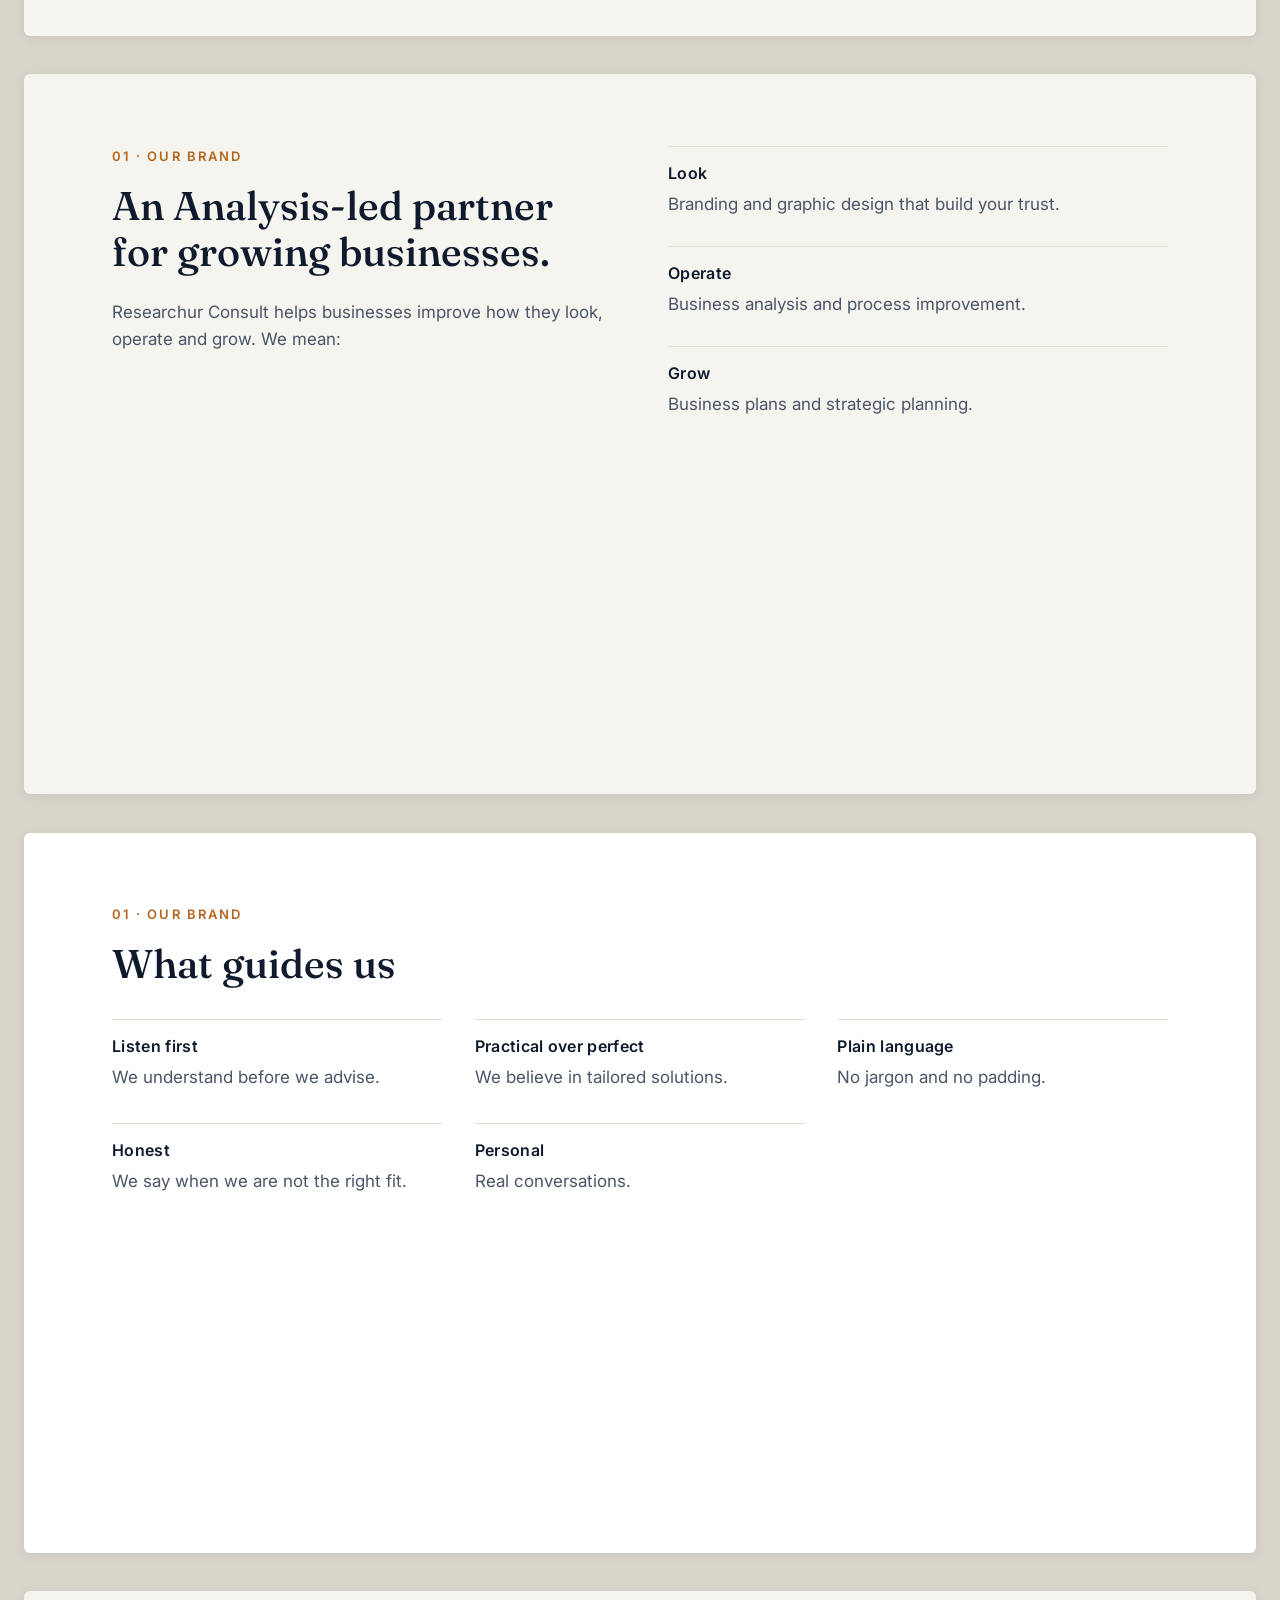
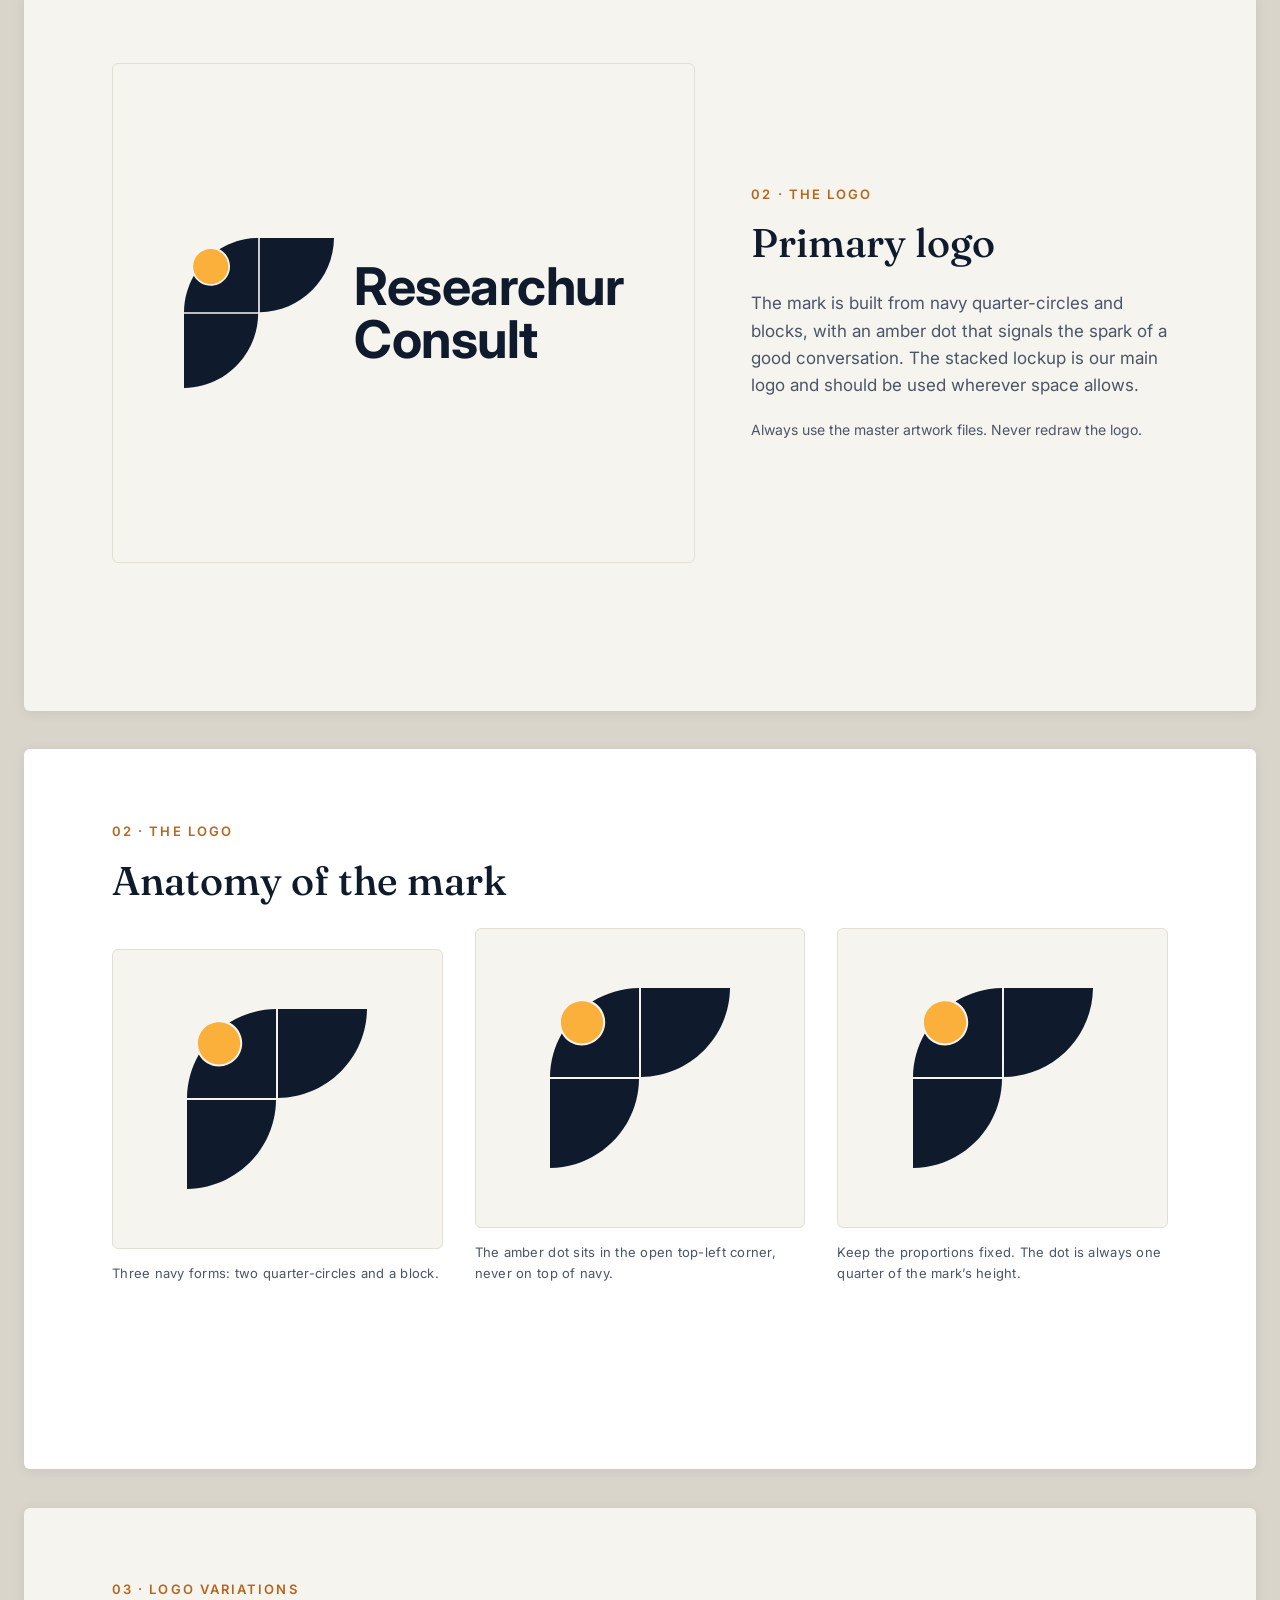
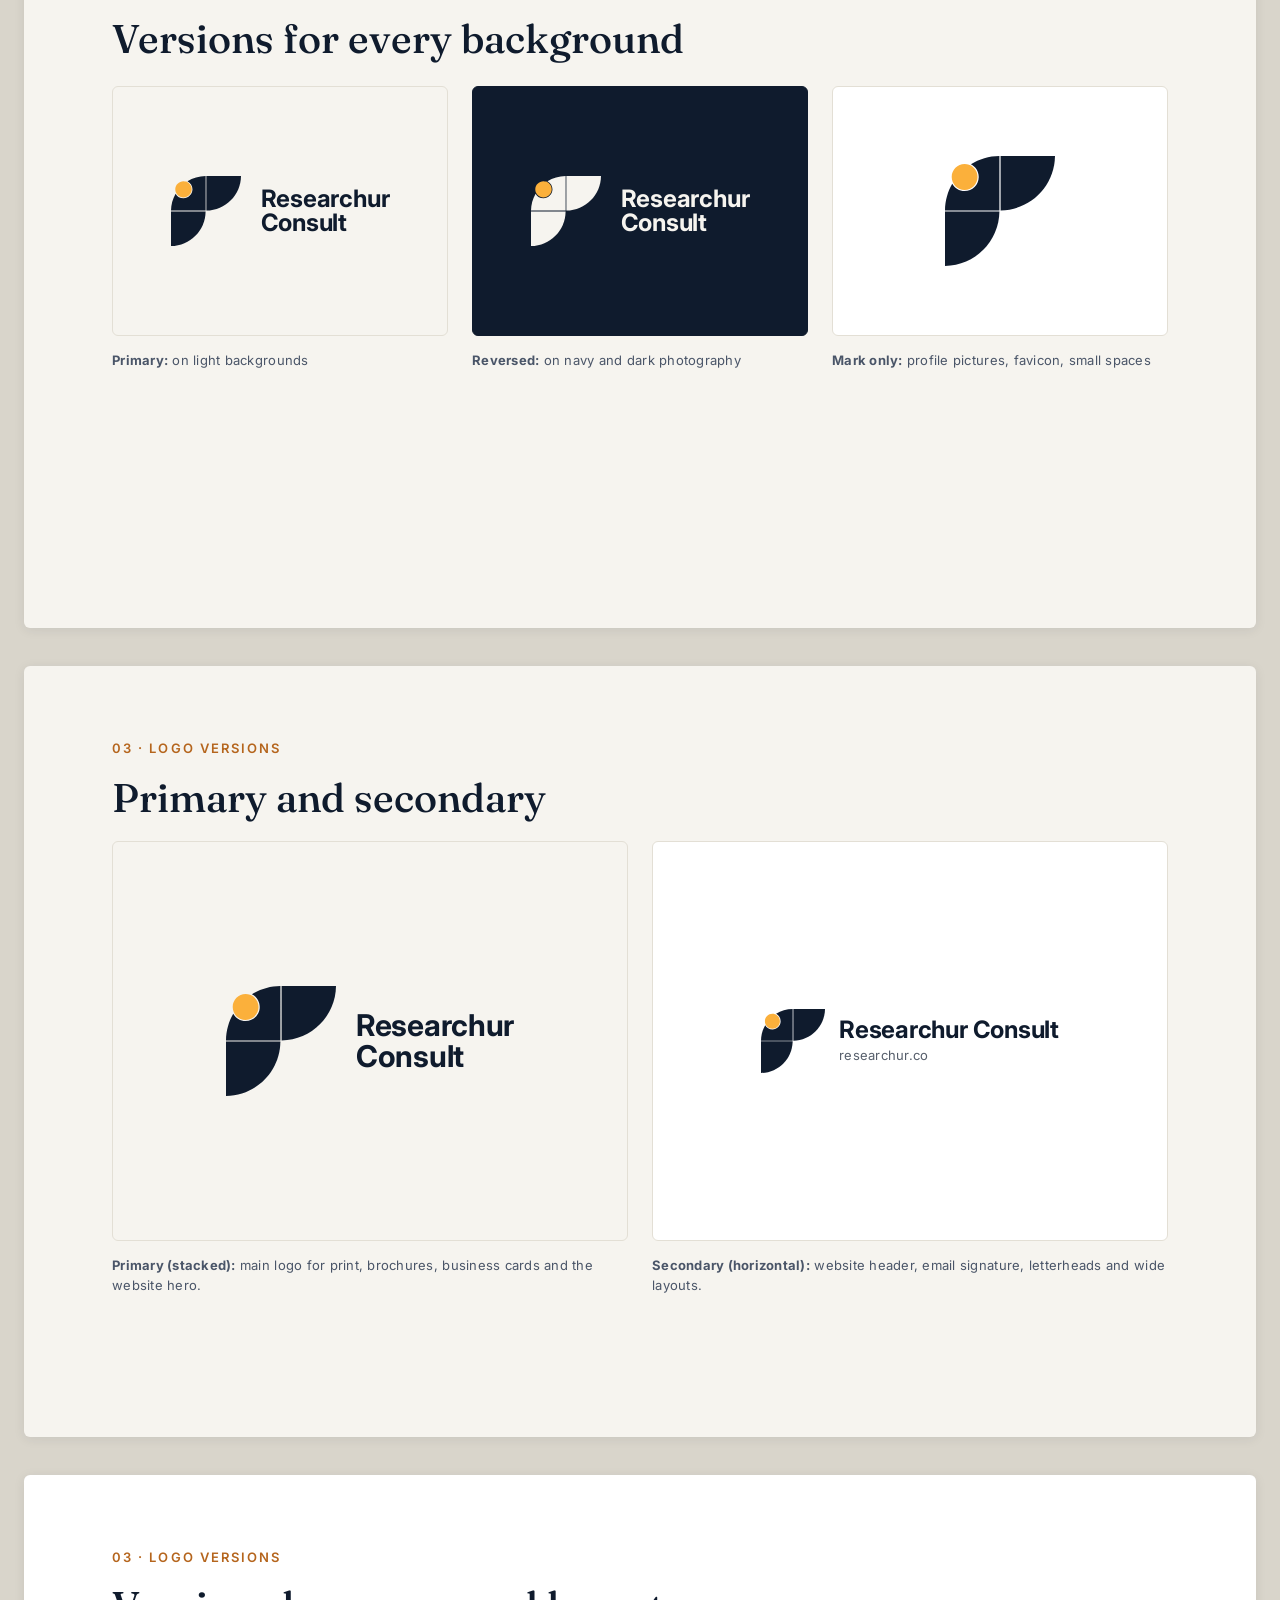
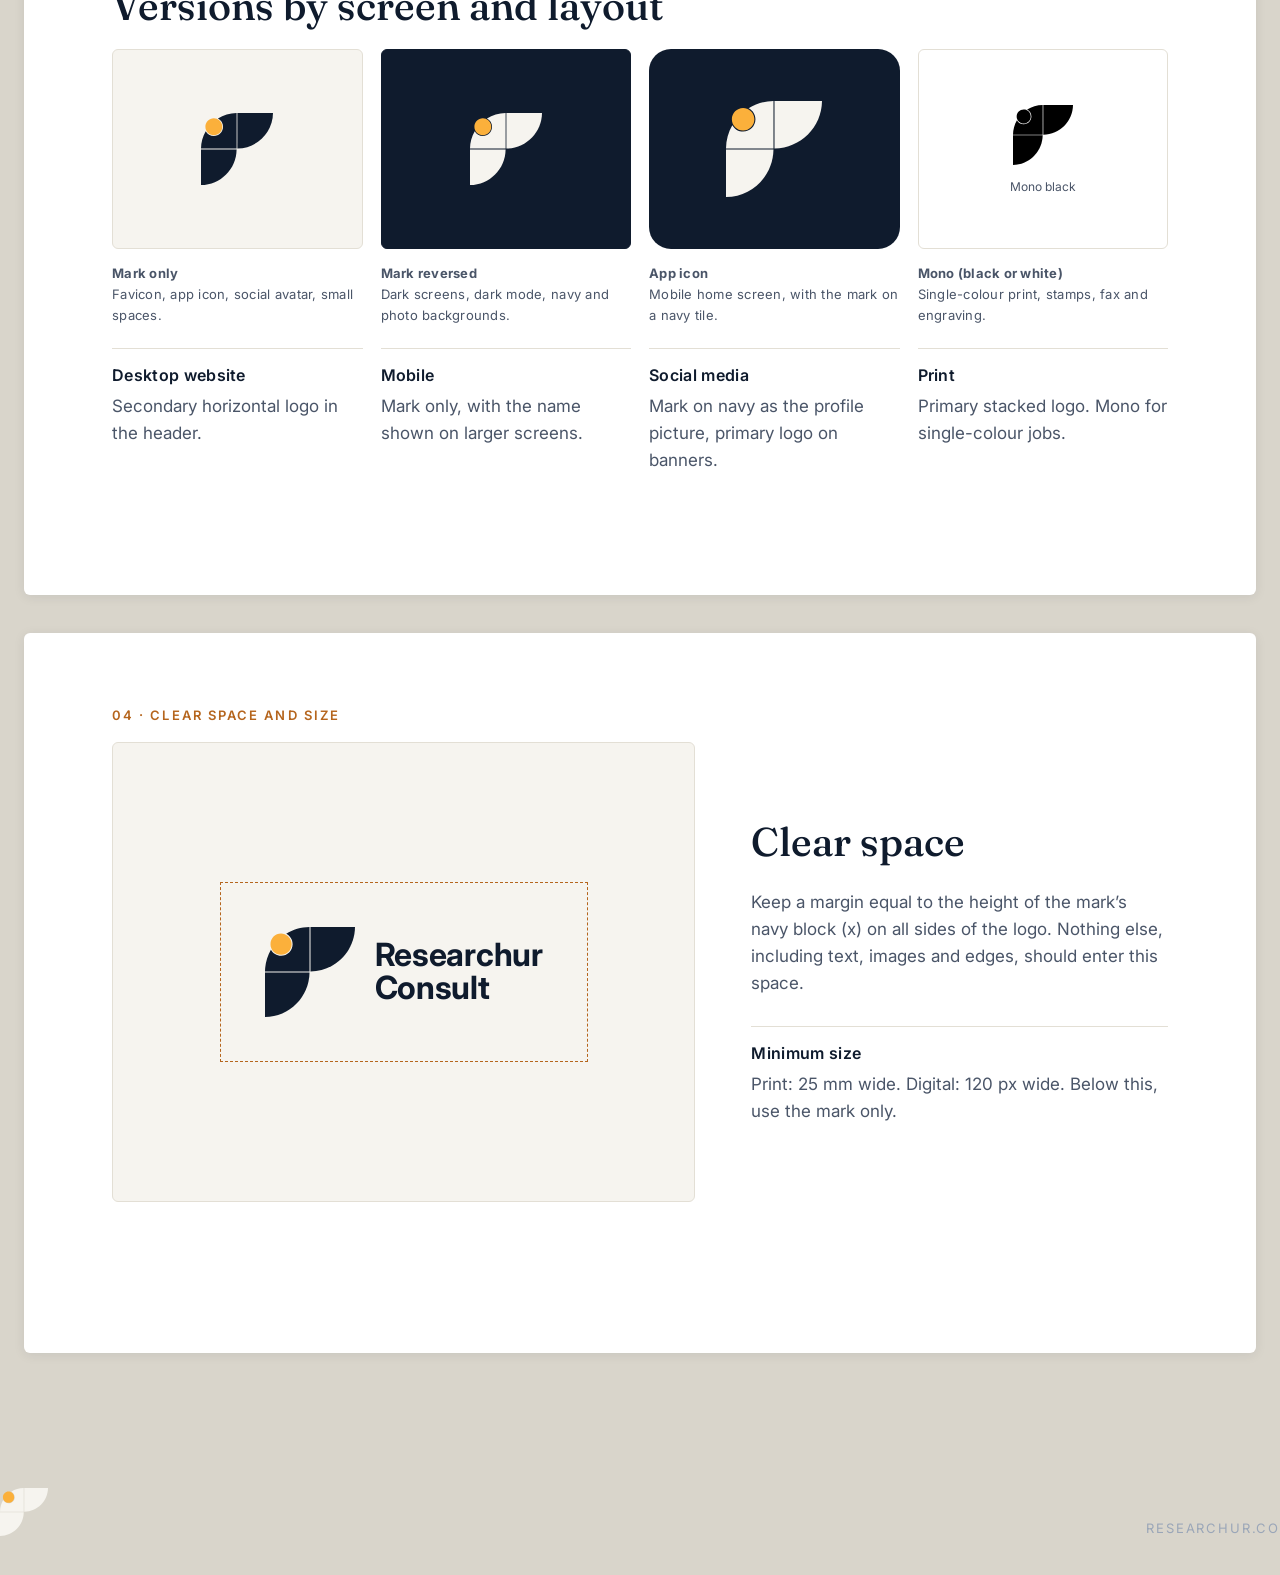
==== commit f685659b: "Update our_brand.html" ====
--- a/our_brand.html
+++ b/our_brand.html
@@ -3,40 +3,44 @@
 <head>
 <meta charset="utf-8">
 <meta name="viewport" content="width=device-width, initial-scale=1, viewport-fit=cover">
-<title>Researchur.Co Brand Identity Manual</title>
+<title>Brand Manual</title>
 <link rel="preconnect" href="https://fonts.googleapis.com">
 <link rel="preconnect" href="https://fonts.gstatic.com" crossorigin>
 <link href="https://fonts.googleapis.com/css2?family=Fraunces:wght@500;600&family=Inter:wght@400;500;600;700&display=swap" rel="stylesheet">
 <style>
-:root{
-  --navy:#0F1B2D;
-  --paper:#F6F4EF;
-  --white:#FFFFFF;
-  --amber:#FBB03B;
-  --burnt:#B5651D;
-  --slate:#4A5568;
-  --line:#E3DFD5;
-  --serif:"Fraunces",Georgia,serif;
-  --sans:"Inter",Arial,sans-serif;
-  box-sizing:border-box;
-}
+:root{--navy:#0F1B2D;--paper:#F6F4EF;--white:#FFF;--amber:#FBB03B;--burnt:#B5651D;--slate:#4A5568;--line:#E3DFD5;--bg:#D9D5CB;--serif:"Fraunces",Georgia,serif;--sans:"Inter",Arial,sans-serif;box-sizing:border-box;padding-top:env(safe-area-inset-top,0px);padding-bottom:env(safe-area-inset-bottom,0px)}
+@media (prefers-color-scheme:dark){:root:not([data-theme="light"]){--bg:#070D16}}
+:root[data-theme="dark"]{--bg:#070D16}
+html{scroll-padding-top:env(safe-area-inset-top,0px);scroll-behavior:smooth}
 *{box-sizing:border-box}
-body{margin:0;background:#D9D5CB;font-family:var(--sans);color:var(--navy);padding:40px 0}
-.page{
-  width:1280px;height:720px;margin:0 auto 40px;background:var(--paper);
-  position:relative;overflow:hidden;padding:72px 88px;
-  box-shadow:0 2px 12px rgba(15,27,45,.08);
-}
-.page.dark{background:var(--navy);color:var(--paper)}
+
+/* nav */
+nav{position:sticky;top:0;z-index:20;background:#F6F4EF;backdrop-filter:blur(10px);-webkit-backdrop-filter:blur(10px);border-bottom:1px solid transparent;transition:border-color .3s,box-shadow .3s}
+nav.stuck{border-color:var(--line);box-shadow:0 4px 20px rgba(15,27,45,.06)}
+.nav-in{display:flex;flex-wrap:wrap;align-items:center;justify-content:space-between;gap:16px;padding:16px 24px;max-width:1200px;margin:0 auto}
+.logo{font-family:Fraunces,serif;font-size:24px;font-weight:600;color:var(--navy)}
+.logo span{color:var(--copper)}
+.links{display:flex;flex-wrap:wrap;gap:24px;font-size:15px;font-weight:500}
+.links a{color:var(--navy);position:relative;padding:4px 0}
+.links a::after{content:"";position:absolute;left:0;bottom:0;height:2px;width:0;background:var(--copper);transition:width .3s}
+.links a:hover::after{width:100%}
+  
+ /*body */
+body{margin:0;background:var(--bg);font-family:var(--sans);color:var(--navy);padding:clamp(12px,3vw,40px) 0;-webkit-text-size-adjust:100%}
+.page{width:min(1280px,100% - clamp(16px,4vw,48px));min-height:720px;margin:0 auto clamp(16px,3vw,40px);background:var(--paper);position:relative;overflow:hidden;border-radius:6px;padding:clamp(28px,5.6vw,72px) clamp(20px,6.9vw,88px) clamp(72px,8vw,96px);box-shadow:0 2px 12px rgba(15,27,45,.08)}
+.page.dark{background:var(--navy);color:var(--paper);display:flex}
+.page.dark>div{flex:1;min-height:0;position:relative}
 .page.white{background:var(--white)}
-.folio{position:absolute;left:88px;bottom:40px;font-size:12px;letter-spacing:.14em;text-transform:uppercase;color:var(--slate)}
-.folio.r{left:auto;right:88px}
+.page.dark::before{content:"";position:absolute;width:60%;aspect-ratio:1;right:-15%;top:-30%;background:radial-gradient(circle,rgba(251,176,59,.2),transparent 65%);animation:drift 14s ease-in-out infinite alternate;pointer-events:none}
+@keyframes drift{to{transform:translate(-8%,12%) scale(1.15)}}
+.folio{position:absolute;left:clamp(20px,6.9vw,88px);bottom:clamp(20px,3vw,40px);font-size:12px;letter-spacing:.14em;text-transform:uppercase;color:var(--slate)}
+.folio.r{left:auto;right:clamp(20px,6.9vw,88px)}
 .dark .folio{color:#9AA6B8}
 .kicker{font-size:13px;font-weight:600;letter-spacing:.16em;text-transform:uppercase;color:var(--burnt);margin:0 0 16px}
 .dark .kicker{color:var(--amber)}
 h1,h2{font-family:var(--serif);font-weight:500;margin:0}
-h1{font-size:64px;line-height:1.05}
-h2{font-size:40px;line-height:1.15;margin-bottom:24px}
+h1{font-size:clamp(38px,6.6vw,84px)!important;line-height:1.05}
+h2{font-size:clamp(28px,3.4vw,40px);line-height:1.15;margin-bottom:24px}
 h3{font-size:16px;font-weight:600;margin:0 0 8px;letter-spacing:.02em}
 p{font-size:17px;line-height:1.6;margin:0;color:var(--slate)}
 .dark p{color:#C9D1DD}
@@ -44,60 +48,84 @@
 .grid3{display:grid;grid-template-columns:repeat(3,1fr);gap:32px}
 .rule{border-top:1px solid var(--line);padding-top:16px}
 .dark .rule{border-top-color:#2A3A52}
- 
-/* logo artwork */
+.rule:hover{border-top-color:var(--amber)}
 .lockup{display:flex;align-items:center;gap:20px}
-.lockup .name{font-family:var(--sans);font-weight:700;line-height:1.02;letter-spacing:-.01em}
-.lockup .name small{display:block;font-weight:500;font-size:.78em}
-.lockup .name .co{color:var(--burnt)}
-.dark .lockup .name .co{color:var(--amber)}
+.lockup svg{flex:none;transition:transform .6s cubic-bezier(.2,.7,.2,1)}
+.lockup:hover svg{transform:rotate(-8deg) scale(1.07)}
+.lockup .name{font-weight:700;line-height:1.02;letter-spacing:-.01em}
 .stage{display:flex;align-items:center;justify-content:center;background:var(--white);border:1px solid var(--line);border-radius:6px;height:420px}
 .stage.navy{background:var(--navy);border-color:var(--navy)}
-.stage.amber{background:var(--amber);border-color:var(--amber)}
 .stage.paper{background:var(--paper)}
 .caption{font-size:13px;color:var(--slate);margin-top:14px;letter-spacing:.02em}
- 
-/* colour swatches */
-.swatch{height:260px;border-radius:6px;padding:20px;display:flex;flex-direction:column;justify-content:flex-end}
+.swatch{height:260px;border-radius:6px;padding:20px;display:flex;flex-direction:column;justify-content:flex-end;cursor:pointer}
 .swatch b{font-size:18px;font-weight:600}
 .swatch span{font-size:13px;opacity:.8;margin-top:4px;line-height:1.5}
- 
 .tdemo{font-family:var(--serif);font-weight:500}
- 
 .list{list-style:none;padding:0;margin:0}
 .list li{padding:14px 0;border-bottom:1px solid var(--line);font-size:16px;color:var(--navy)}
 .list li:first-child{border-top:1px solid var(--line)}
 .cross{display:inline-block;width:22px;color:var(--burnt);font-weight:700;margin-right:10px}
 .misuse{border:1px dashed #C9C2B3;border-radius:6px;height:150px;display:flex;align-items:center;justify-content:center;background:var(--white);position:relative}
 .misuse .x{position:absolute;top:10px;right:12px;color:var(--burnt);font-weight:700;font-size:14px}
+#bar{position:fixed;left:0;right:0;top:env(safe-area-inset-top,0px);height:3px;background:var(--amber);transform:scaleX(0);transform-origin:0 50%;z-index:50}
+#toast{position:fixed;left:50%;bottom:calc(20px + env(safe-area-inset-bottom,0px));transform:translate(-50%,20px);background:var(--navy);color:var(--paper);padding:10px 18px;border-radius:99px;font-size:14px;opacity:0;transition:.3s;pointer-events:none;z-index:60}
+#toast.on{opacity:1;transform:translate(-50%,0)}
+.js .rv{opacity:0;transform:translateY(26px);transition:opacity .7s ease,transform .8s cubic-bezier(.2,.7,.2,1),border-color .3s;transition-delay:calc(var(--i,0)*70ms)}
+.js .in .rv{opacity:1;transform:none}
+.js .in .rv.swatch:hover{transform:translateY(-8px);transition-delay:0s}
+.js .done .rv{transition-delay:0s!important}
+.w{display:inline-block;overflow:hidden;vertical-align:top;padding-bottom:.1em}
+.w>span{display:inline-block;transform:translateY(110%);transition:transform .9s cubic-bezier(.2,.7,.2,1);transition-delay:calc(var(--i,0)*70ms)}
+.in .w>span{transform:none}
+@media(max-width:900px){
+.page{min-height:0}
+.grid2{grid-template-columns:1fr!important;gap:28px!important;height:auto!important}
+.grid3{grid-template-columns:repeat(2,1fr)!important;gap:16px!important}
+.stage{height:auto!important;min-height:240px;padding:28px 16px}
+.swatch{height:170px}
+.list{columns:1!important}
+.page.dark>div{min-height:300px}
+}
+@media(max-width:560px){
+.grid3{grid-template-columns:1fr!important}
+.lockup{gap:14px}
+.lockup .name{font-size:clamp(18px,6.2vw,30px)!important}
+.lockup svg{width:clamp(48px,18vw,90px);height:auto}
+}
+@media(prefers-reduced-motion:reduce){.js .rv,.w>span{opacity:1!important;transform:none!important;transition:none!important}.page.dark::before{animation:none}html{scroll-behavior:auto}}
 </style>
 </head>
 <body>
- 
+  
+<!-- 1 hearder -->
+<nav id="nav"><div class="nav-in">
+  <div><a class="logo" href="#top">
+    <div style="display:flex;flex-direction:column;justify-content:space-between;height:100%">
+    <div class="lockup" style="color:var(--paper)"><svg width="30" height="30" viewBox="0 0 30 30"><use href="#mark" style="color:#0F1B2D"/></svg></div>
+  <span>Researchur</span>
+  </a></div>
+  <div class="links"><a href="#services">Services</a><a href="#approach">Approach</a><a href="#contact">Contact</a></div>
+</div></nav>
+
+  
 <!-- Shared mark: navy quadrants with amber dot (recreated for this manual; replace with master artwork) -->
 <svg width="0" height="0" style="position:absolute">
   <defs>
-    <symbol id="mark" viewBox="0 0 90.667 90.667"><path d="M21.352 6.856 C28.177 2.593 36.218 0.096 44.835 0.003 L44.835 44.835 L0.003 44.835 C0.089 36.845 2.242 29.351 5.953 22.862 C7.929 26.474 11.764 28.923 16.171 28.923 C22.6 28.923 27.812 23.711 27.812 17.283 C27.812 12.715 25.181 8.762 21.352 6.856 Z" fill="currentColor"/><path d="M45.835 44.832 L45.835 0 L90.667 0 C90.401 24.641 70.476 44.566 45.835 44.832 Z" fill="currentColor"/><path d="M0 90.667 L0 45.835 L44.832 45.835 C44.566 70.476 24.641 90.401 0 90.667 Z" fill="currentColor"/><path d="M5.531 17.283 C5.531 11.406 10.295 6.642 16.171 6.642 C17.442 6.642 18.66 6.865 19.789 7.273 L19.789 7.273 C19.981 7.342 20.17 7.417 20.356 7.496 L20.356 7.496 C24.152 9.122 26.812 12.892 26.812 17.283 C26.812 23.159 22.048 27.923 16.171 27.923 C10.295 27.923 5.531 23.159 5.531 17.283 Z" fill="#FBB03B"/></symbol><symbol id="mark-mono" viewBox="0 0 90.667 90.667"><path d="M21.352 6.856 C28.177 2.593 36.218 0.096 44.835 0.003 L44.835 44.835 L0.003 44.835 C0.089 36.845 2.242 29.351 5.953 22.862 C7.929 26.474 11.764 28.923 16.171 28.923 C22.6 28.923 27.812 23.711 27.812 17.283 C27.812 12.715 25.181 8.762 21.352 6.856 Z" fill="currentColor"/><path d="M45.835 44.832 L45.835 0 L90.667 0 C90.401 24.641 70.476 44.566 45.835 44.832 Z" fill="currentColor"/><path d="M0 90.667 L0 45.835 L44.832 45.835 C44.566 70.476 24.641 90.401 0 90.667 Z" fill="currentColor"/><path d="M5.531 17.283 C5.531 11.406 10.295 6.642 16.171 6.642 C17.442 6.642 18.66 6.865 19.789 7.273 L19.789 7.273 C19.981 7.342 20.17 7.417 20.356 7.496 L20.356 7.496 C24.152 9.122 26.812 12.892 26.812 17.283 C26.812 23.159 22.048 27.923 16.171 27.923 C10.295 27.923 5.531 23.159 5.531 17.283 Z" fill="currentColor"/></symbol>
+    <symbol id="mark" viewBox="0 0 90.667 90.667"><path d="M21.352 6.856 C28.177 2.593 36.218 0.096 44.835 0.003 L44.835 44.835 L0.003 44.835 C0.089 36.845 2.242 29.351 5.953 22.862 C7.929 26.474 11.764 28.923 16.171 28.923 C22.6 28.923 27.812 23.711 27.812 17.283 C27.812 12.715 25.181 8.762 21.352 6.856 Z" fill="currentColor"/>
+      <path d="M45.835 44.832 L45.835 0 L90.667 0 C90.401 24.641 70.476 44.566 45.835 44.832 Z" fill="currentColor"/><path d="M0 90.667 L0 45.835 L44.832 45.835 C44.566 70.476 24.641 90.401 0 90.667 Z" fill="currentColor"/><path d="M5.531 17.283 C5.531 11.406 10.295 6.642 16.171 6.642 C17.442 6.642 18.66 6.865 19.789 7.273 L19.789 7.273 C19.981 7.342 20.17 7.417 20.356 7.496 L20.356 7.496 C24.152 9.122 26.812 12.892 26.812 17.283 C26.812 23.159 22.048 27.923 16.171 27.923 C10.295 27.923 5.531 23.159 5.531 17.283 Z" fill="#FBB03B"/></symbol>
+    <symbol id="mark-mono" viewBox="0 0 90.667 90.667"><path d="M21.352 6.856 C28.177 2.593 36.218 0.096 44.835 0.003 L44.835 44.835 L0.003 44.835 C0.089 36.845 2.242 29.351 5.953 22.862 C7.929 26.474 11.764 28.923 16.171 28.923 C22.6 28.923 27.812 23.711 27.812 17.283 C27.812 12.715 25.181 8.762 21.352 6.856 Z" fill="currentColor"/><path d="M45.835 44.832 L45.835 0 L90.667 0 C90.401 24.641 70.476 44.566 45.835 44.832 Z" fill="currentColor"/><path d="M0 90.667 L0 45.835 L44.832 45.835 C44.566 70.476 24.641 90.401 0 90.667 Z" fill="currentColor"/>
+      <path d="M5.531 17.283 C5.531 11.406 10.295 6.642 16.171 6.642 C17.442 6.642 18.66 6.865 19.789 7.273 L19.789 7.273 C19.981 7.342 20.17 7.417 20.356 7.496 L20.356 7.496 C24.152 9.122 26.812 12.892 26.812 17.283 C26.812 23.159 22.048 27.923 16.171 27.923 C10.295 27.923 5.531 23.159 5.531 17.283 Z" fill="currentColor"/></symbol>
   </defs>
 </svg>
- 
+
 <!-- 1 Cover -->
 <section class="page dark">
-  <div style="display:flex;flex-direction:column;justify-content:space-between;height:100%">
-    <div class="lockup" style="color:var(--paper)">
-      <svg width="64" height="64" viewBox="0 0 60 60"><use href="#mark" style="color:#F6F4EF"/></svg>
-      <div class="name" style="font-size:26px">Researchur<br>Consult</div>
-    </div>
     <div>
       <p class="kicker">Brand identity manual</p>
-      <h1 style="font-size:88px;line-height:1">Improve how your business looks, operates and grows.</h1>
-    </div>
-    <div style="display:flex;justify-content:space-between;font-size:13px;letter-spacing:.14em;text-transform:uppercase;color:#9AA6B8">
-      <span>Version 1.0</span><span>Researchur.Co</span>
-    </div>
-  </div>
-</section>
- 
+      <h1 style="font-size:100px;line-height:1">We help improve how your business looks, operates and grows.</h1>
+    </div>
+</section>
+
 <!-- 2 Contents -->
 <section class="page">
   <p class="kicker">Contents</p>
@@ -111,42 +139,37 @@
     <div class="rule"><h3>04 &nbsp;Clear space and misuse</h3><p>Protecting the logo</p></div>
     <div class="rule"><h3>08 &nbsp;Applications</h3><p>Stationery, digital and documents</p></div>
   </div>
-  <span class="folio">Contents</span>
-</section>
- 
+</section>
+
 <!-- 3 Brand purpose -->
 <section class="page">
   <div class="grid2">
     <div>
       <p class="kicker">01 · Our brand</p>
-      <h2>A research-led partner for growing businesses.</h2>
-      <p>Researchur Consult helps start-ups and small businesses improve how they look, operate and grow. We listen first, understand the real bottleneck, and only then recommend what will help.</p>
+      <h2>An Analysis-led partner for growing businesses.</h2>
+      <p>Researchur Consult helps businesses improve how they look, operate and grow. We mean:</p>
     </div>
     <div style="display:flex;flex-direction:column;gap:28px;justify-content:center">
-      <div class="rule"><h3>Look</h3><p>Branding and graphic design that build trust.</p></div>
+      <div class="rule"><h3>Look</h3><p>Branding and graphic design that build your trust.</p></div>
       <div class="rule"><h3>Operate</h3><p>Business analysis and process improvement.</p></div>
       <div class="rule"><h3>Grow</h3><p>Business plans and strategic planning.</p></div>
     </div>
   </div>
-  <span class="folio">Researchur.Co · Brand identity manual</span>
-  <span class="folio r">03</span>
-</section>
- 
+</section>
+
 <!-- 4 Values -->
 <section class="page white">
   <p class="kicker">01 · Our brand</p>
   <h2>What guides us</h2>
   <div class="grid3" style="margin-top:32px">
     <div class="rule"><h3>Listen first</h3><p>We understand before we advise.</p></div>
-    <div class="rule"><h3>Practical over perfect</h3><p>Advice a small team can act on this month.</p></div>
+    <div class="rule"><h3>Practical over perfect</h3><p>We believe in tailored solutions.</p></div>
     <div class="rule"><h3>Plain language</h3><p>No jargon and no padding.</p></div>
     <div class="rule"><h3>Honest</h3><p>We say when we are not the right fit.</p></div>
-    <div class="rule"><h3>Personal</h3><p>Real conversations, in person or by call.</p></div>
-  </div>
-  <span class="folio">Researchur.Co · Brand identity manual</span>
-  <span class="folio r">04</span>
-</section>
- 
+    <div class="rule"><h3>Personal</h3><p>Real conversations.</p></div>
+  </div>
+</section>
+
 <!-- 5 Primary logo -->
 <section class="page">
   <div class="grid2" style="grid-template-columns:1.4fr 1fr">
@@ -163,10 +186,8 @@
       <p style="margin-top:20px;font-size:14px">Always use the master artwork files. Never redraw the logo.</p>
     </div>
   </div>
-  <span class="folio">Researchur.Co · Brand identity manual</span>
-  <span class="folio r">05</span>
-</section>
- 
+</section>
+
 <!-- 6 Mark and anatomy -->
 <section class="page white">
   <p class="kicker">02 · The logo</p>
@@ -182,13 +203,11 @@
     </div>
     <div>
       <div class="stage paper" style="height:300px"><svg width="180" height="180" viewBox="0 0 60 60" style="color:var(--navy)"><use href="#mark"/></svg></div>
-      <p class="caption">Keep the proportions fixed. The dot is always one quarter of the mark's height.</p>
-    </div>
-  </div>
-  <span class="folio">Researchur.Co · Brand identity manual</span>
-  <span class="folio r">06</span>
-</section>
- 
+      <p class="caption">Keep the proportions fixed. The dot is always one quarter of the mark’s height.</p>
+    </div>
+  </div>
+</section>
+
 <!-- 7 Logo variations -->
 <section class="page">
   <p class="kicker">03 · Logo variations</p>
@@ -207,11 +226,9 @@
       <p class="caption"><b>Mark only:</b> profile pictures, favicon, small spaces</p>
     </div>
   </div>
-  <span class="folio">Researchur.Co · Brand identity manual</span>
-  <span class="folio r">07</span>
-</section>
- 
- 
+</section>
+
+
 <!-- 7a Logo versions: primary and secondary -->
 <section class="page">
   <p class="kicker">03 · Logo versions</p>
@@ -226,10 +243,8 @@
       <p class="caption"><b>Secondary (horizontal):</b> website header, email signature, letterheads and wide layouts.</p>
     </div>
   </div>
-  <span class="folio">Researchur.Co · Brand identity manual</span>
-  <span class="folio r">07a</span>
-</section>
- 
+</section>
+
 <!-- 7b Logo versions: screen and layout -->
 <section class="page white">
   <p class="kicker">03 · Logo versions</p>
@@ -258,10 +273,8 @@
     <div class="rule" style="flex:1"><h3>Social media</h3><p>Mark on navy as the profile picture, primary logo on banners.</p></div>
     <div class="rule" style="flex:1"><h3>Print</h3><p>Primary stacked logo. Mono for single-colour jobs.</p></div>
   </div>
-  <span class="folio">Researchur.Co · Brand identity manual</span>
-  <span class="folio r">07b</span>
-</section>
- 
+</section>
+
 <!-- 8 Clear space and minimum size -->
 <section class="page white">
   <p class="kicker">04 · Clear space and size</p>
@@ -276,128 +289,58 @@
     </div>
     <div style="display:flex;flex-direction:column;justify-content:center">
       <h2>Clear space</h2>
-      <p>Keep a margin equal to the height of the mark's navy block (x) on all sides of the logo. Nothing else, including text, images and edges, should enter this space.</p>
+      <p>Keep a margin equal to the height of the mark’s navy block (x) on all sides of the logo. Nothing else, including text, images and edges, should enter this space.</p>
       <div class="rule" style="margin-top:28px"><h3>Minimum size</h3><p>Print: 25 mm wide. Digital: 120 px wide. Below this, use the mark only.</p></div>
     </div>
   </div>
-  <span class="folio">Researchur.Co · Brand identity manual</span>
-  <span class="folio r">08</span>
-</section>
- 
-<!-- 9 Misuse -->
-<section class="page">
-  <p class="kicker">04 · Protecting the logo</p>
-  <h2 style="margin-bottom:24px">Logo misuse</h2>
-  <div class="grid3" style="grid-template-columns:repeat(4,1fr);gap:20px">
-    <div><div class="misuse"><span class="x">✕</span><span style="transform:scaleX(1.5);font-weight:700;font-size:20px">Researchur</span></div><p class="caption">Do not stretch or distort.</p></div>
-    <div><div class="misuse"><span class="x">✕</span><span style="transform:rotate(-12deg);font-weight:700;font-size:20px;color:var(--navy)">Researchur</span></div><p class="caption">Do not rotate.</p></div>
-    <div><div class="misuse"><span class="x">✕</span><span style="font-weight:700;font-size:20px;color:#2E9E5B">Researchur</span></div><p class="caption">Do not recolour outside the palette.</p></div>
-    <div><div class="misuse"><span class="x">✕</span><span style="text-shadow:3px 3px 0 #999;font-weight:700;font-size:20px">Researchur</span></div><p class="caption">Do not add shadows or effects.</p></div>
-  </div>
-  <ul class="list" style="margin-top:24px;columns:2;column-gap:56px">
-    <li><span class="cross">✕</span>Do not remove or move the amber dot.</li>
-    <li><span class="cross">✕</span>Do not place the logo on busy photos without clear space.</li>
-    <li><span class="cross">✕</span>Do not retype the wordmark in another font.</li>
-    <li><span class="cross">✕</span>Do not rearrange the mark or redraw it.</li>
-  </ul>
-  <span class="folio">Researchur.Co · Brand identity manual</span>
-  <span class="folio r">09</span>
-</section>
- 
-<!-- 10 Colour -->
-<section class="page white">
-  <p class="kicker">05 · Colour</p>
-  <h2 style="margin-bottom:28px">Palette</h2>
-  <div class="grid3" style="grid-template-columns:repeat(5,1fr);gap:16px">
-    <div class="swatch" style="background:var(--navy);color:var(--paper)"><b>Navy</b><span>#0F1B2D<br>RGB 15 27 45<br>CMYK 100 80 45 60</span></div>
-    <div class="swatch" style="background:var(--amber);color:var(--navy)"><b>Amber</b><span>#FBB03B<br>RGB 251 176 59<br>CMYK 0 30 77 0</span></div>
-    <div class="swatch" style="background:var(--burnt);color:var(--paper)"><b>Burnt amber</b><span>#B5651D<br>RGB 181 101 29<br>CMYK 0 60 85 15</span></div>
-    <div class="swatch" style="background:var(--paper);color:var(--navy);border:1px solid var(--line)"><b>Paper</b><span>#F6F4EF<br>RGB 246 244 239<br>CMYK 2 2 5 0</span></div>
-    <div class="swatch" style="background:var(--slate);color:var(--paper)"><b>Slate</b><span>#4A5568<br>RGB 74 85 104<br>CMYK 70 60 40 15</span></div>
-  </div>
-  <p style="margin-top:28px;font-size:15px">Use roughly 60% paper or white, 30% navy, and 10% amber for accents. Burnt amber is for text on light backgrounds.</p>
-  <span class="folio">Researchur.Co · Brand identity manual</span>
-  <span class="folio r">10</span>
-</section>
- 
-<!-- 11 Typography -->
-<section class="page">
-  <p class="kicker">06 · Typography</p>
-  <div class="grid2" style="grid-template-columns:1fr 1fr;gap:64px">
-    <div>
-      <h2>Typefaces</h2>
-      <div class="rule"><h3>Fraunces · Headings</h3><p class="tdemo" style="font-size:44px;color:var(--navy);line-height:1.2">Clear insight, calmly told.</p><p class="caption">Medium weight (500). Free on Google Fonts. Fallback: Georgia.</p></div>
-      <div class="rule" style="margin-top:28px"><h3>Inter · Body and interface</h3><p style="font-size:20px;color:var(--navy);font-family:var(--sans)">Practical advice you can act on.</p><p class="caption">Regular (400), medium (500), semibold (600). Fallback: Arial.</p></div>
-    </div>
-    <div>
-      <h2>Hierarchy</h2>
-      <div class="rule"><p style="font-size:12px;letter-spacing:.14em;text-transform:uppercase;color:var(--burnt);font-weight:600">Kicker · 13 px, caps, tracked</p></div>
-      <div class="rule"><p class="tdemo" style="font-size:36px;color:var(--navy)">Heading · 40 px</p></div>
-      <div class="rule"><p style="font-size:17px;color:var(--slate)">Body · 17 px, line height 1.6</p></div>
-      <div class="rule"><p style="font-size:13px;color:var(--slate)">Caption · 13 px</p></div>
-    </div>
-  </div>
-  <span class="folio">Researchur.Co · Brand identity manual</span>
-  <span class="folio r">11</span>
-</section>
- 
-<!-- 12 Voice -->
-<section class="page white">
-  <p class="kicker">07 · Voice</p>
-  <h2>How we sound</h2>
-  <p style="max-width:720px;margin-bottom:32px">Warm, clear, confident and straightforward. Write the way you would talk to a founder across a table.</p>
-  <div class="grid2" style="height:auto;grid-template-columns:1fr 1fr;gap:32px">
-    <div class="rule"><h3 style="color:var(--slate)">Instead of</h3><p>We leverage synergies to optimise outcomes.</p></div>
-    <div class="rule"><h3 style="color:var(--burnt)">We say</h3><p style="color:var(--navy)">We help your business run better.</p></div>
-    <div class="rule"><h3 style="color:var(--slate)">Instead of</h3><p>Request a formal consultation.</p></div>
-    <div class="rule"><h3 style="color:var(--burnt)">We say</h3><p style="color:var(--navy)">Book a free meeting.</p></div>
-  </div>
-  <span class="folio">Researchur.Co · Brand identity manual</span>
-  <span class="folio r">12</span>
-</section>
- 
-<!-- 13 Applications -->
-<section class="page">
-  <p class="kicker">08 · Applications</p>
-  <h2 style="margin-bottom:24px">In use</h2>
-  <div class="grid2" style="grid-template-columns:1.3fr 1fr;gap:24px;height:500px">
-    <div class="stage navy" style="height:100%;justify-content:flex-start;padding:36px;align-items:flex-end;flex-direction:column">
-      <div class="lockup" style="color:var(--paper)">
-        <svg width="50" height="50" viewBox="0 0 60 60" style="color:var(--paper)"><use href="#mark"/></svg>
-        <div class="name" style="font-size:20px;color:var(--paper)">Researchur<br>Consult</div>
-      </div>
-      <p style="color:#C9D1DD;font-size:13px;margin-top:auto;align-self:flex-start">Researchur.Co · hello@researchur.co</p>
-    </div>
-    <div style="display:flex;flex-direction:column;gap:20px">
-      <div class="stage white" style="height:100%;flex-direction:column;align-items:flex-start;padding:28px;justify-content:space-between">
-        <div class="lockup"><svg width="34" height="34" viewBox="0 0 60 60" style="color:var(--navy)"><use href="#mark"/></svg><div class="name" style="font-size:14px;color:var(--navy)">Researchur<br>Consult</div></div>
-        <p style="font-size:13px;color:var(--slate)">Website header · Email signature · Business card</p>
-      </div>
-    </div>
-  </div>
-  <span class="folio">Researchur.Co · Brand identity manual</span>
-  <span class="folio r">13</span>
-</section>
- 
-<!-- 14 Closing -->
-<section class="page dark">
-  <div style="display:flex;flex-direction:column;justify-content:space-between;height:100%">
-    <div></div>
-    <div>
-      <p class="kicker">Questions about the brand</p>
+</section>
+
       <h1 style="font-size:72px">Keep it clear. Keep it consistent.</h1>
     </div>
     <div style="display:flex;justify-content:space-between;align-items:flex-end">
       <div class="lockup" style="color:var(--paper)">
         <svg width="48" height="48" viewBox="0 0 60 60" style="color:var(--paper)"><use href="#mark"/></svg>
-        <div class="name" style="font-size:20px;color:var(--paper)">Researchur<br>Consult</div>
       </div>
       <span style="font-size:13px;color:#9AA6B8;letter-spacing:.14em;text-transform:uppercase">Researchur.Co</span>
     </div>
   </div>
 </section>
- 
+
+<script>
+document.documentElement.classList.add('js');
+(function(){
+var sel='.kicker,p,.rule,.stage,.swatch,.misuse,.list li,.caption';
+document.querySelectorAll('h1').forEach(function(h){
+  var i=0;h.innerHTML=h.textContent.trim().split(/\s+/).map(function(w){return '<span class="w"><span style="--i:'+(i++)+'">'+w+'</span></span>'}).join(' ');
+});
+var pages=[].slice.call(document.querySelectorAll('.page'));
+pages.forEach(function(pg){
+  var n=0;
+  [].slice.call(pg.querySelectorAll(sel)).filter(function(e){return !e.parentElement.closest(sel)}).forEach(function(e){e.classList.add('rv');e.style.setProperty('--i',n++)});
+});
+var io=new IntersectionObserver(function(es){es.forEach(function(e){
+  if(!e.isIntersecting)return;
+  e.target.classList.add('in');io.unobserve(e.target);
+  setTimeout(function(){e.target.classList.add('done')},1800);
+})},{threshold:.12});
+pages.forEach(function(p){io.observe(p)});
+var bar=document.createElement('div');bar.id='bar';document.body.appendChild(bar);
+var tk=false;
+function upd(){var h=document.documentElement.scrollHeight-innerHeight;bar.style.transform='scaleX('+(h>0?Math.min(1,scrollY/h):0)+')';tk=false}
+addEventListener('scroll',function(){if(!tk){tk=true;requestAnimationFrame(upd)}},{passive:true});upd();
+var toast=document.createElement('div');toast.id='toast';toast.setAttribute('role','status');document.body.appendChild(toast);
+var tt;
+function copy(sw){
+  var m=sw.textContent.match(/#[0-9A-Fa-f]{6}/);if(!m)return;
+  try{navigator.clipboard.writeText(m[0])}catch(e){}
+  toast.textContent=m[0]+' copied';toast.classList.add('on');clearTimeout(tt);tt=setTimeout(function(){toast.classList.remove('on')},1600);
+}
+document.querySelectorAll('.swatch').forEach(function(s){
+  s.tabIndex=0;s.setAttribute('role','button');s.title='Click to copy hex';
+  s.addEventListener('click',function(){copy(s)});
+  s.addEventListener('keydown',function(e){if(e.key==='Enter'||e.key===' '){e.preventDefault();copy(s)}});
+});
+})();
+</script>
 </body>
 </html>
- 
-
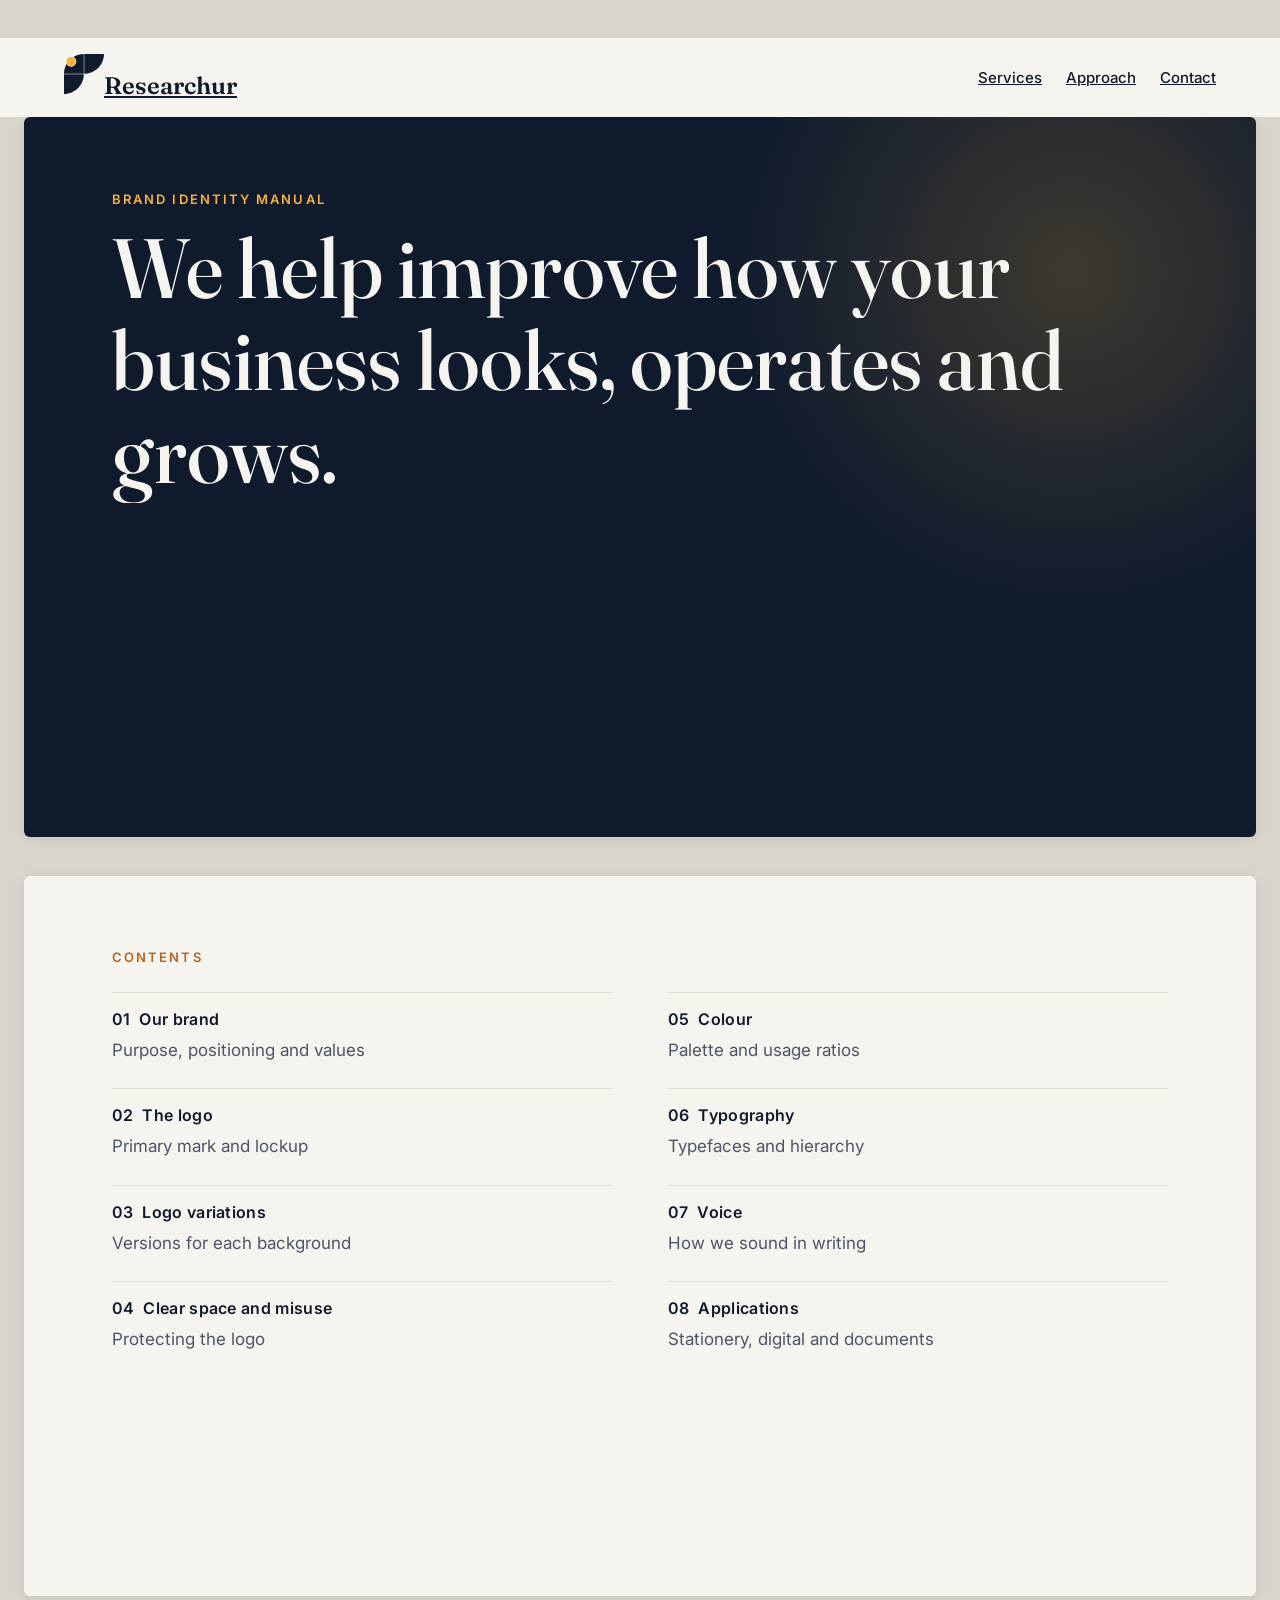
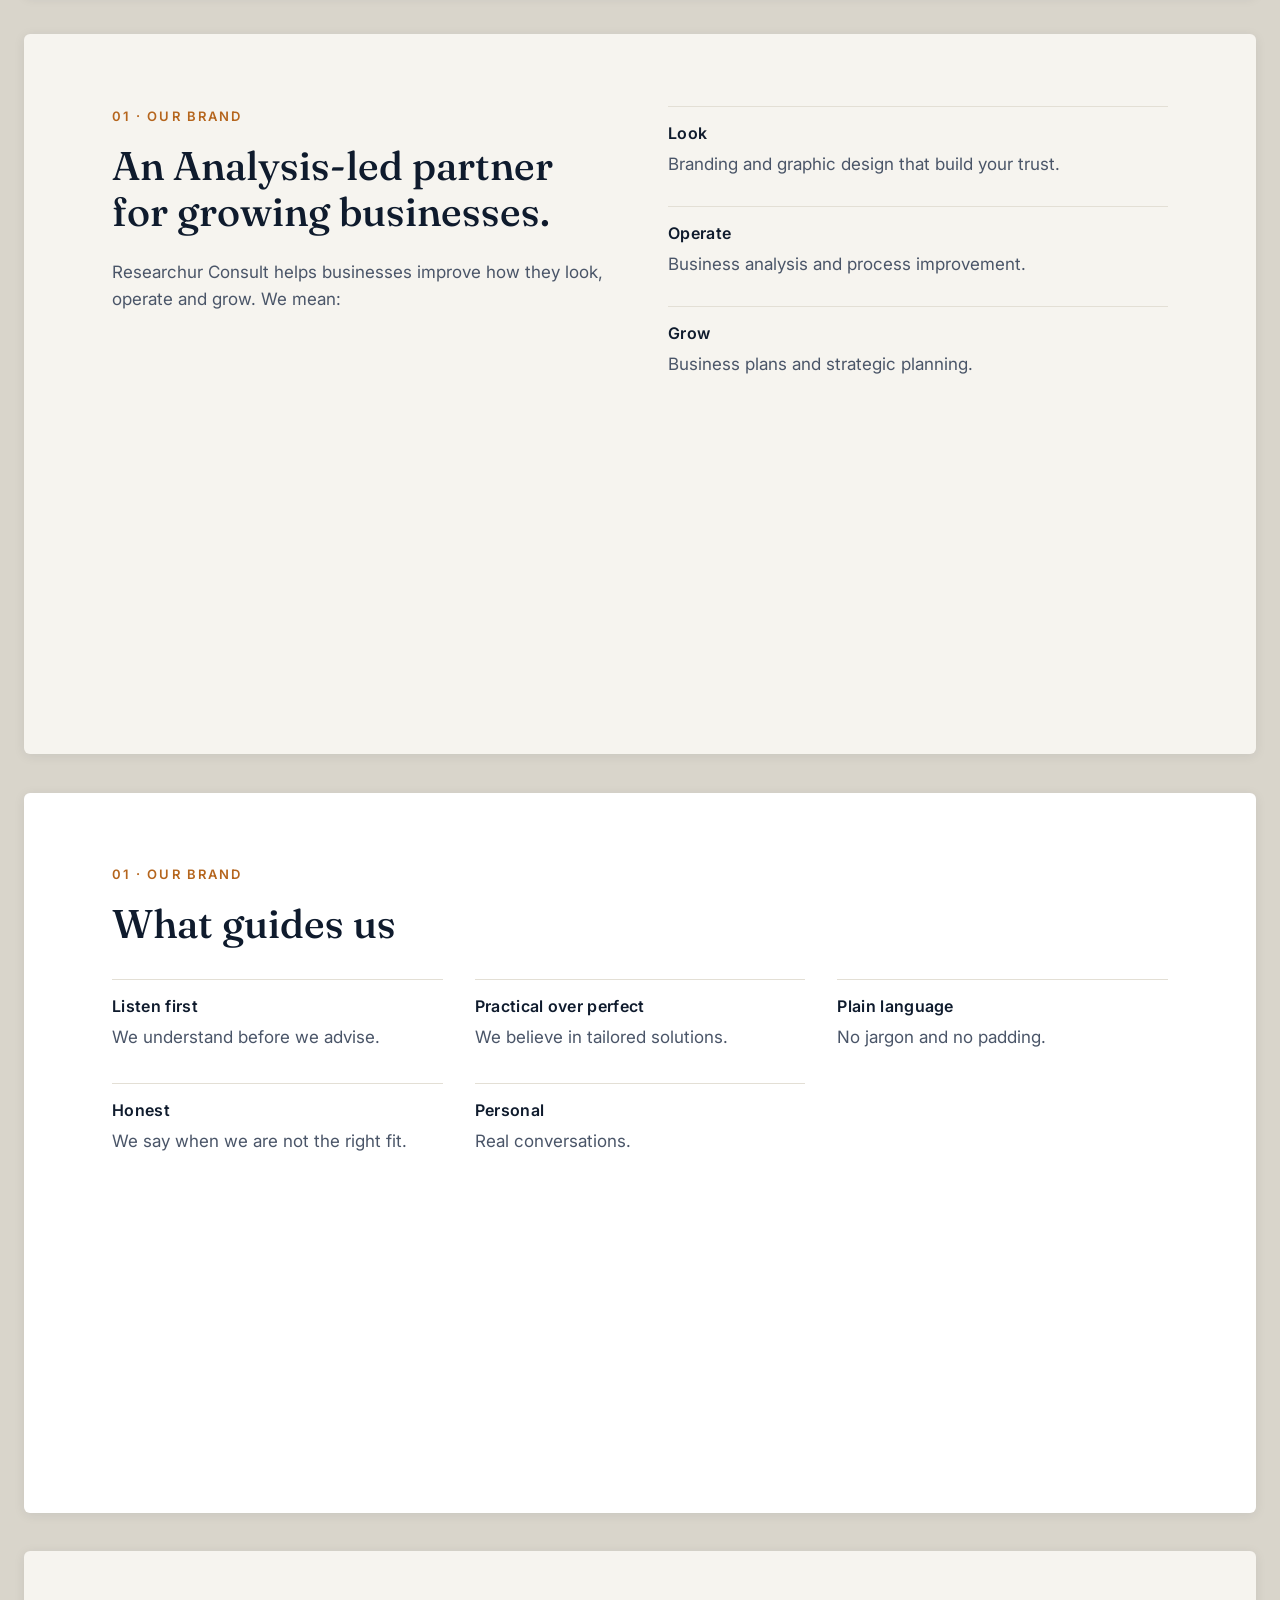
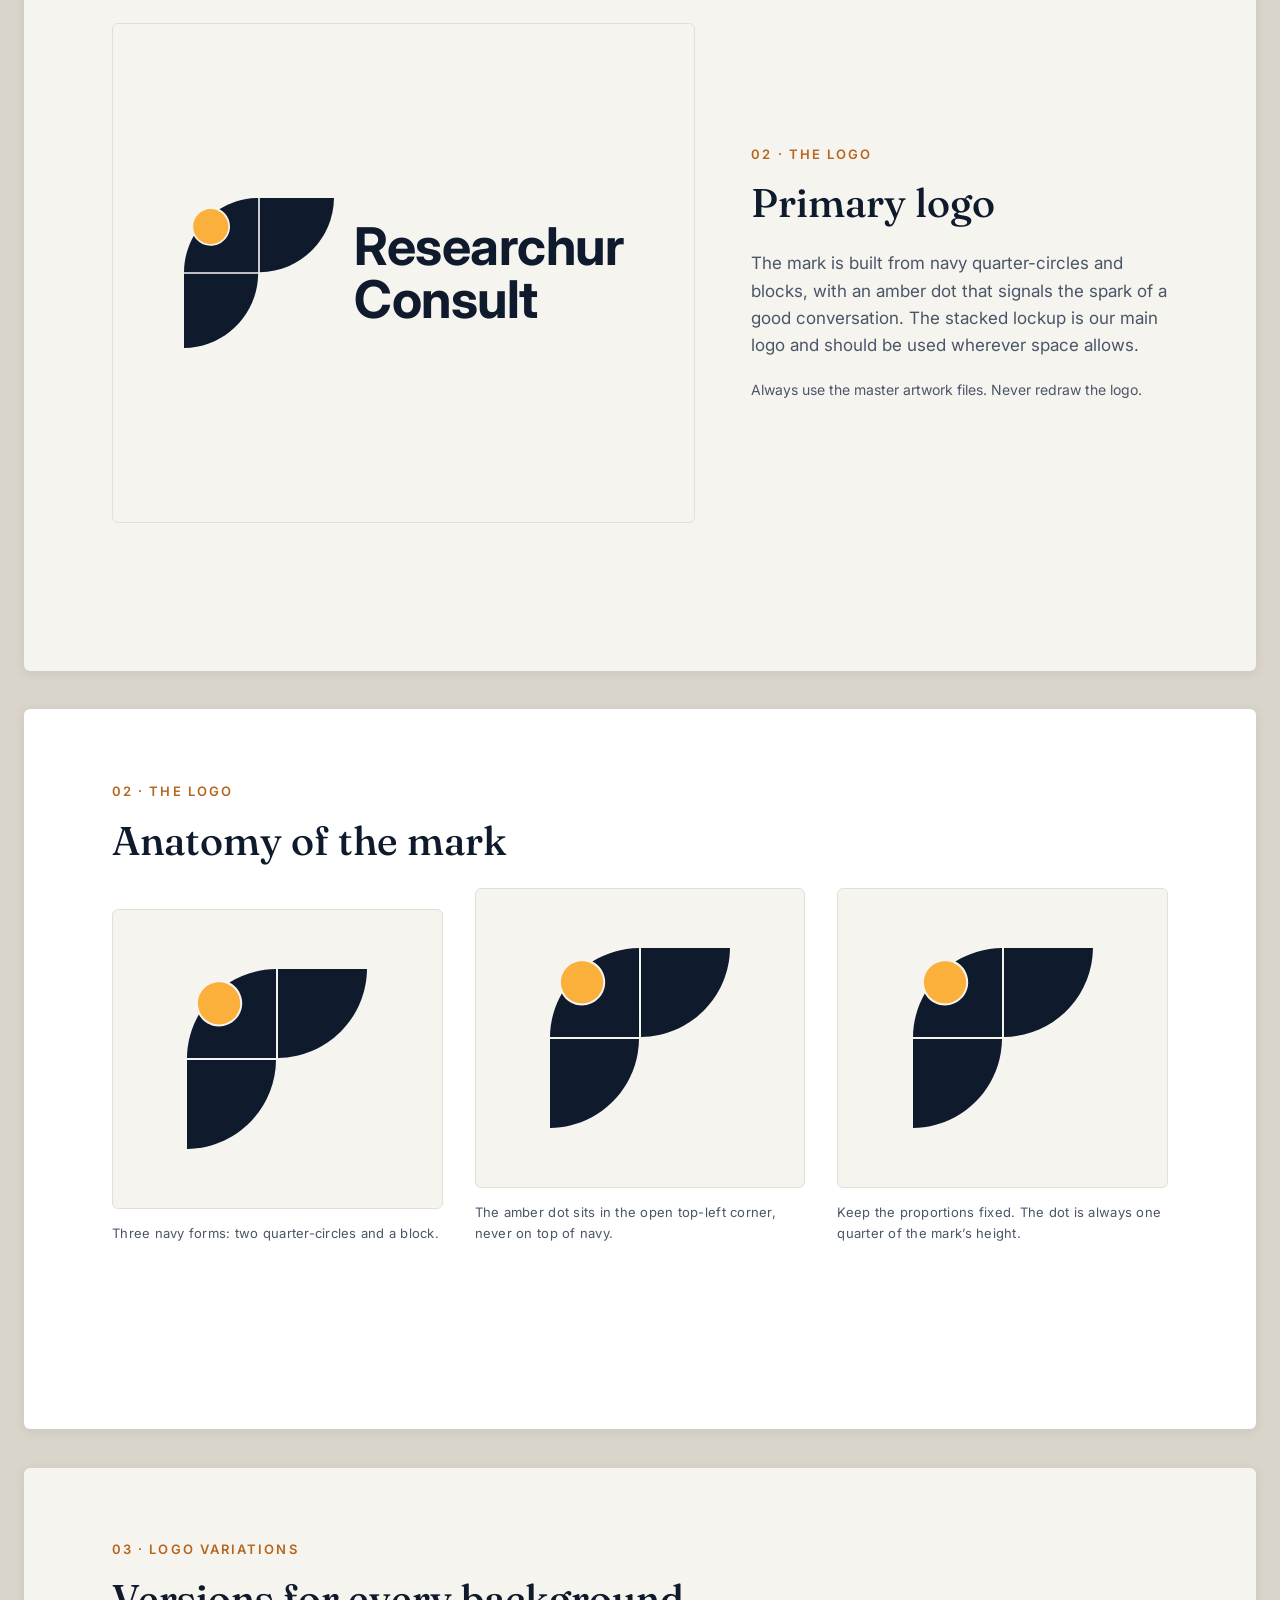
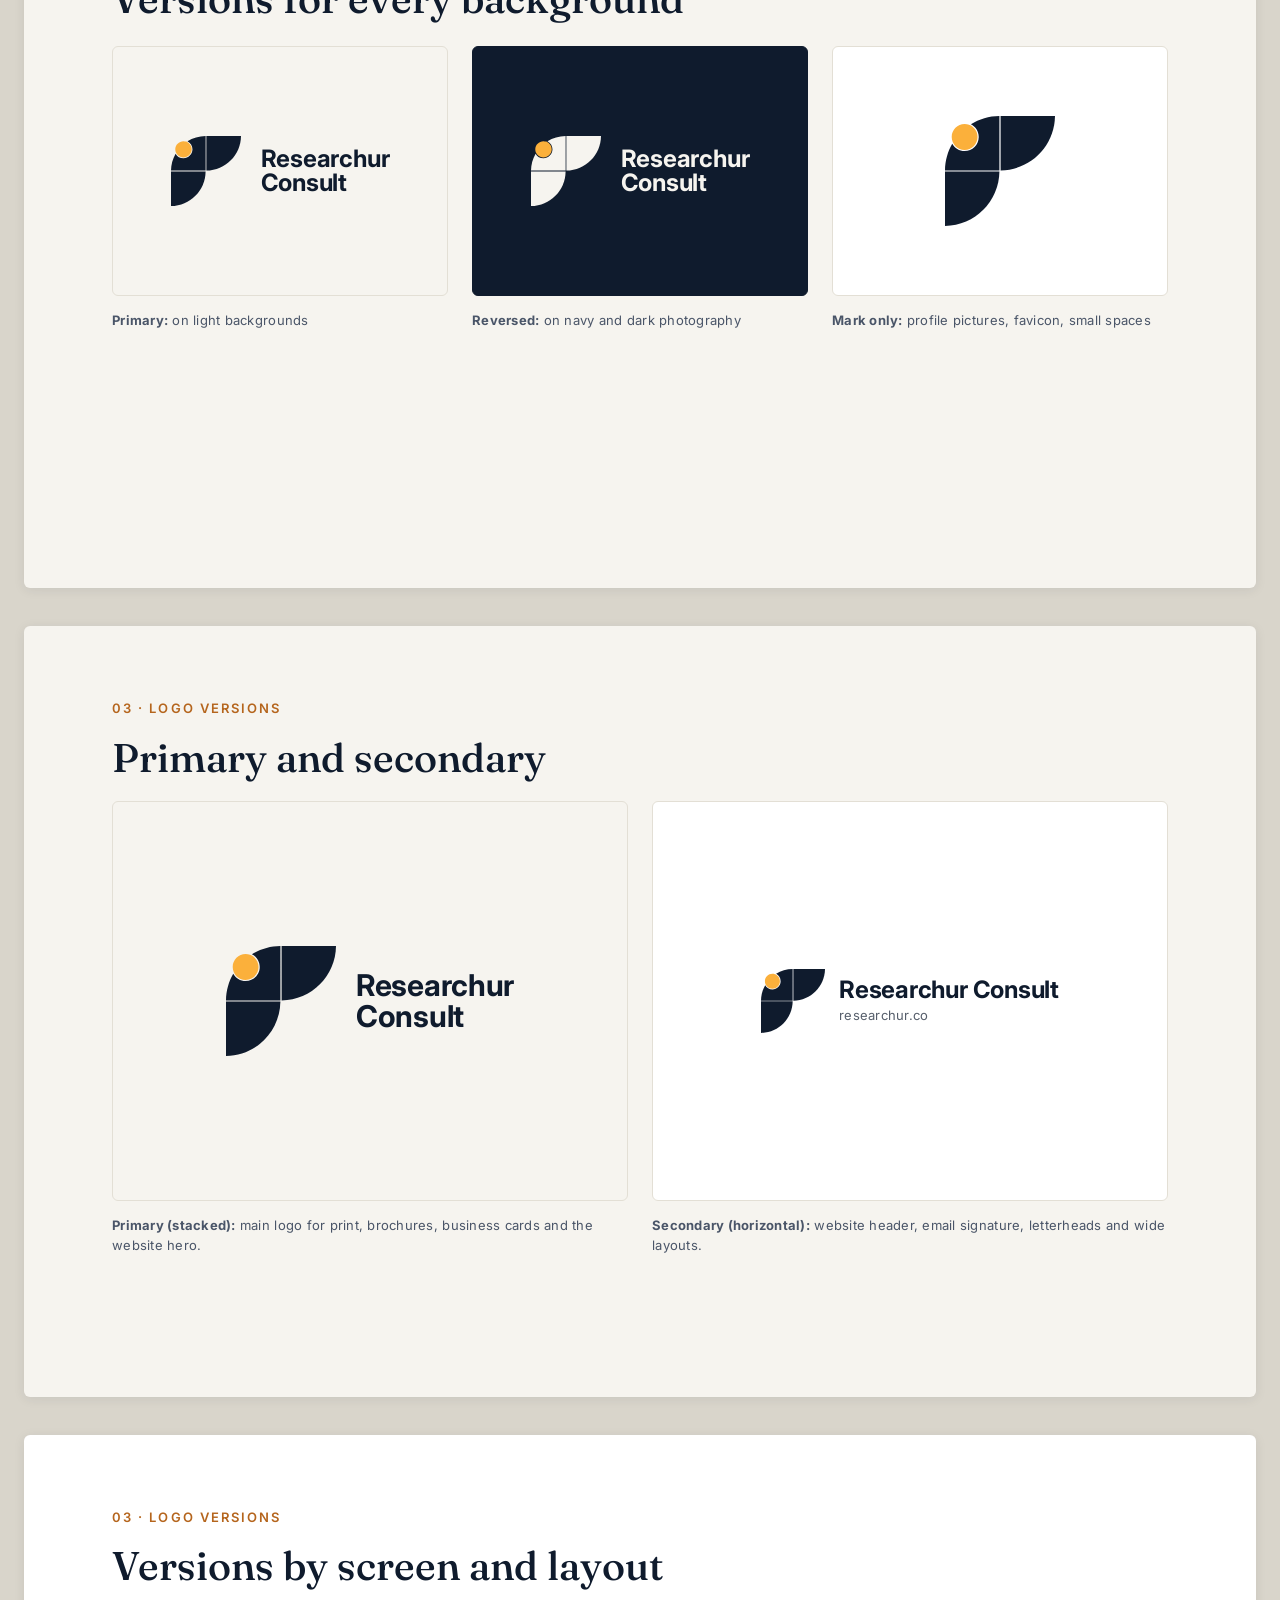
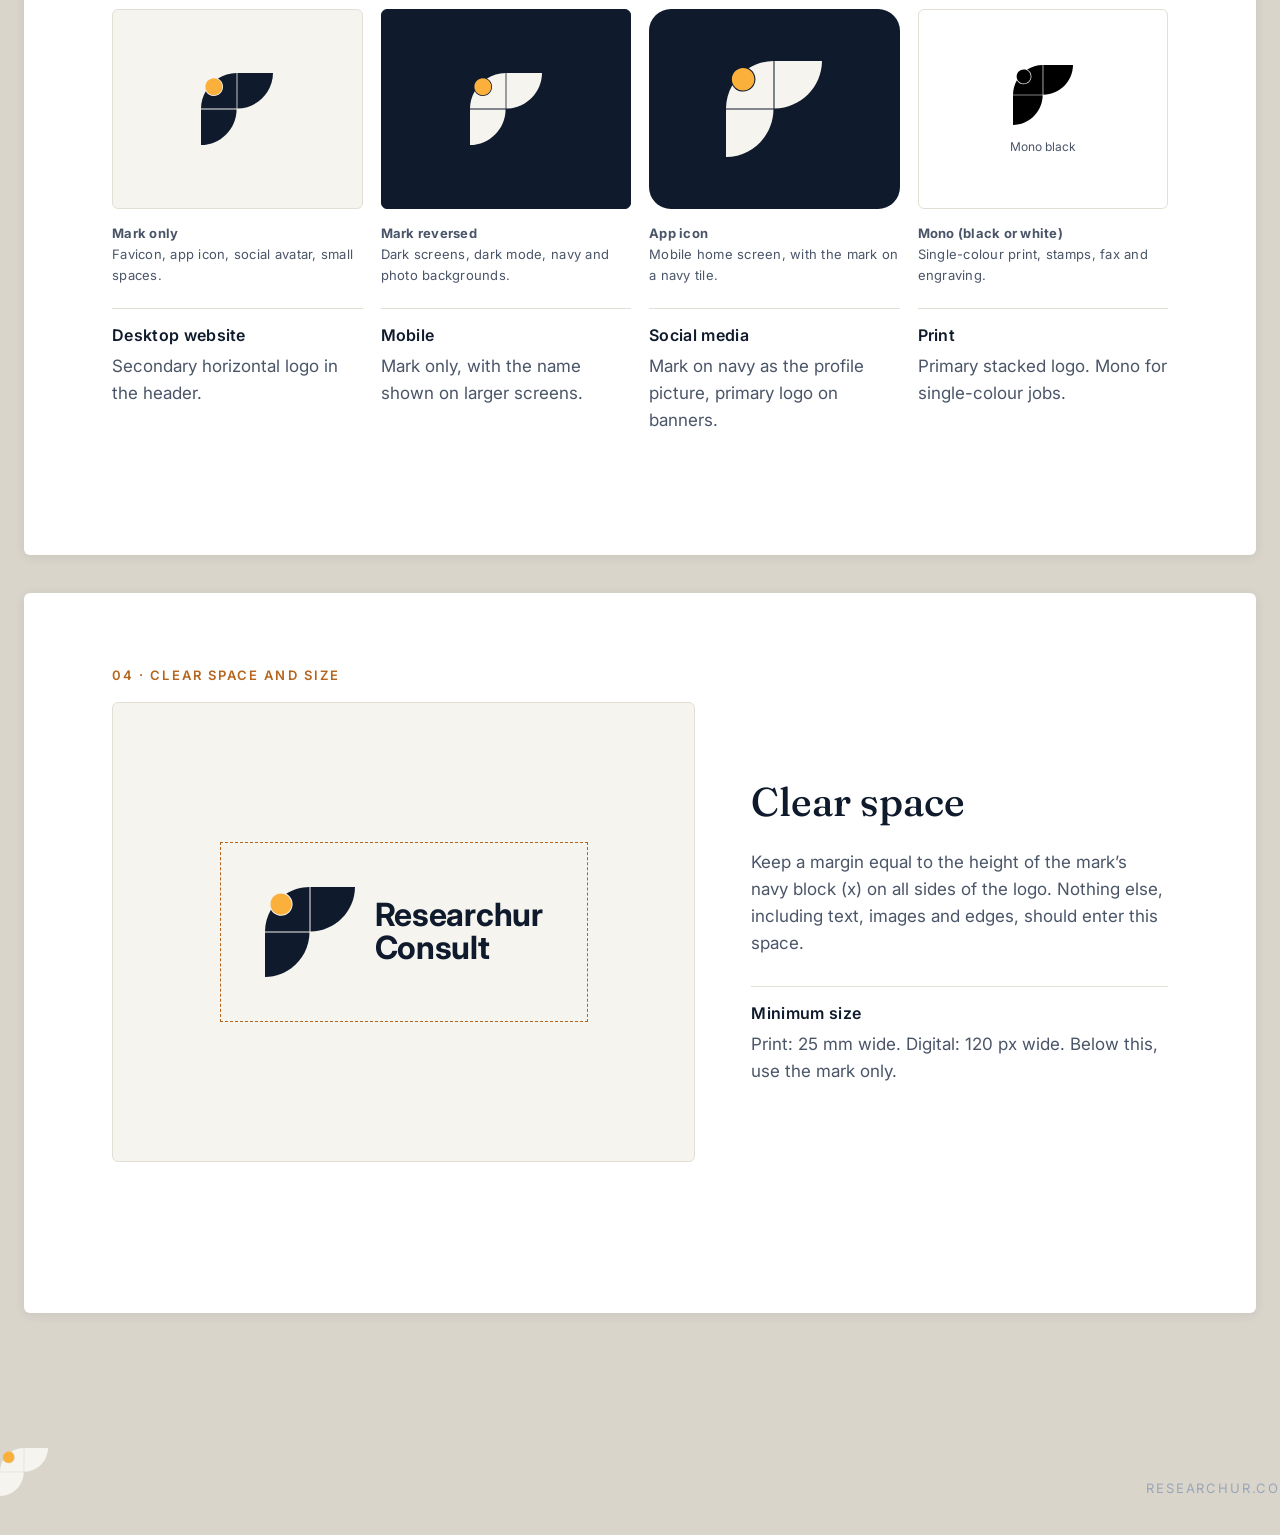
==== commit 4c4a2dd6: "Increase minimum height for dark page layout" ====
--- a/our_brand.html
+++ b/our_brand.html
@@ -84,7 +84,7 @@
 .stage{height:auto!important;min-height:240px;padding:28px 16px}
 .swatch{height:170px}
 .list{columns:1!important}
-.page.dark>div{min-height:300px}
+.page.dark>div{min-height:480px}
 }
 @media(max-width:560px){
 .grid3{grid-template-columns:1fr!important}
@@ -100,9 +100,7 @@
 <!-- 1 hearder -->
 <nav id="nav"><div class="nav-in">
   <div><a class="logo" href="#top">
-    <div style="display:flex;flex-direction:column;justify-content:space-between;height:100%">
-    <div class="lockup" style="color:var(--paper)"><svg width="30" height="30" viewBox="0 0 30 30"><use href="#mark" style="color:#0F1B2D"/></svg></div>
-  <span>Researchur</span>
+    <div center-content:space-between;gap:5px><svg width="40" height="40" viewBox="0 0 40 40"><use href="#mark" style="color:#0F1B2D"/></svg><span>Researchur</span></div>
   </a></div>
   <div class="links"><a href="#services">Services</a><a href="#approach">Approach</a><a href="#contact">Contact</a></div>
 </div></nav>
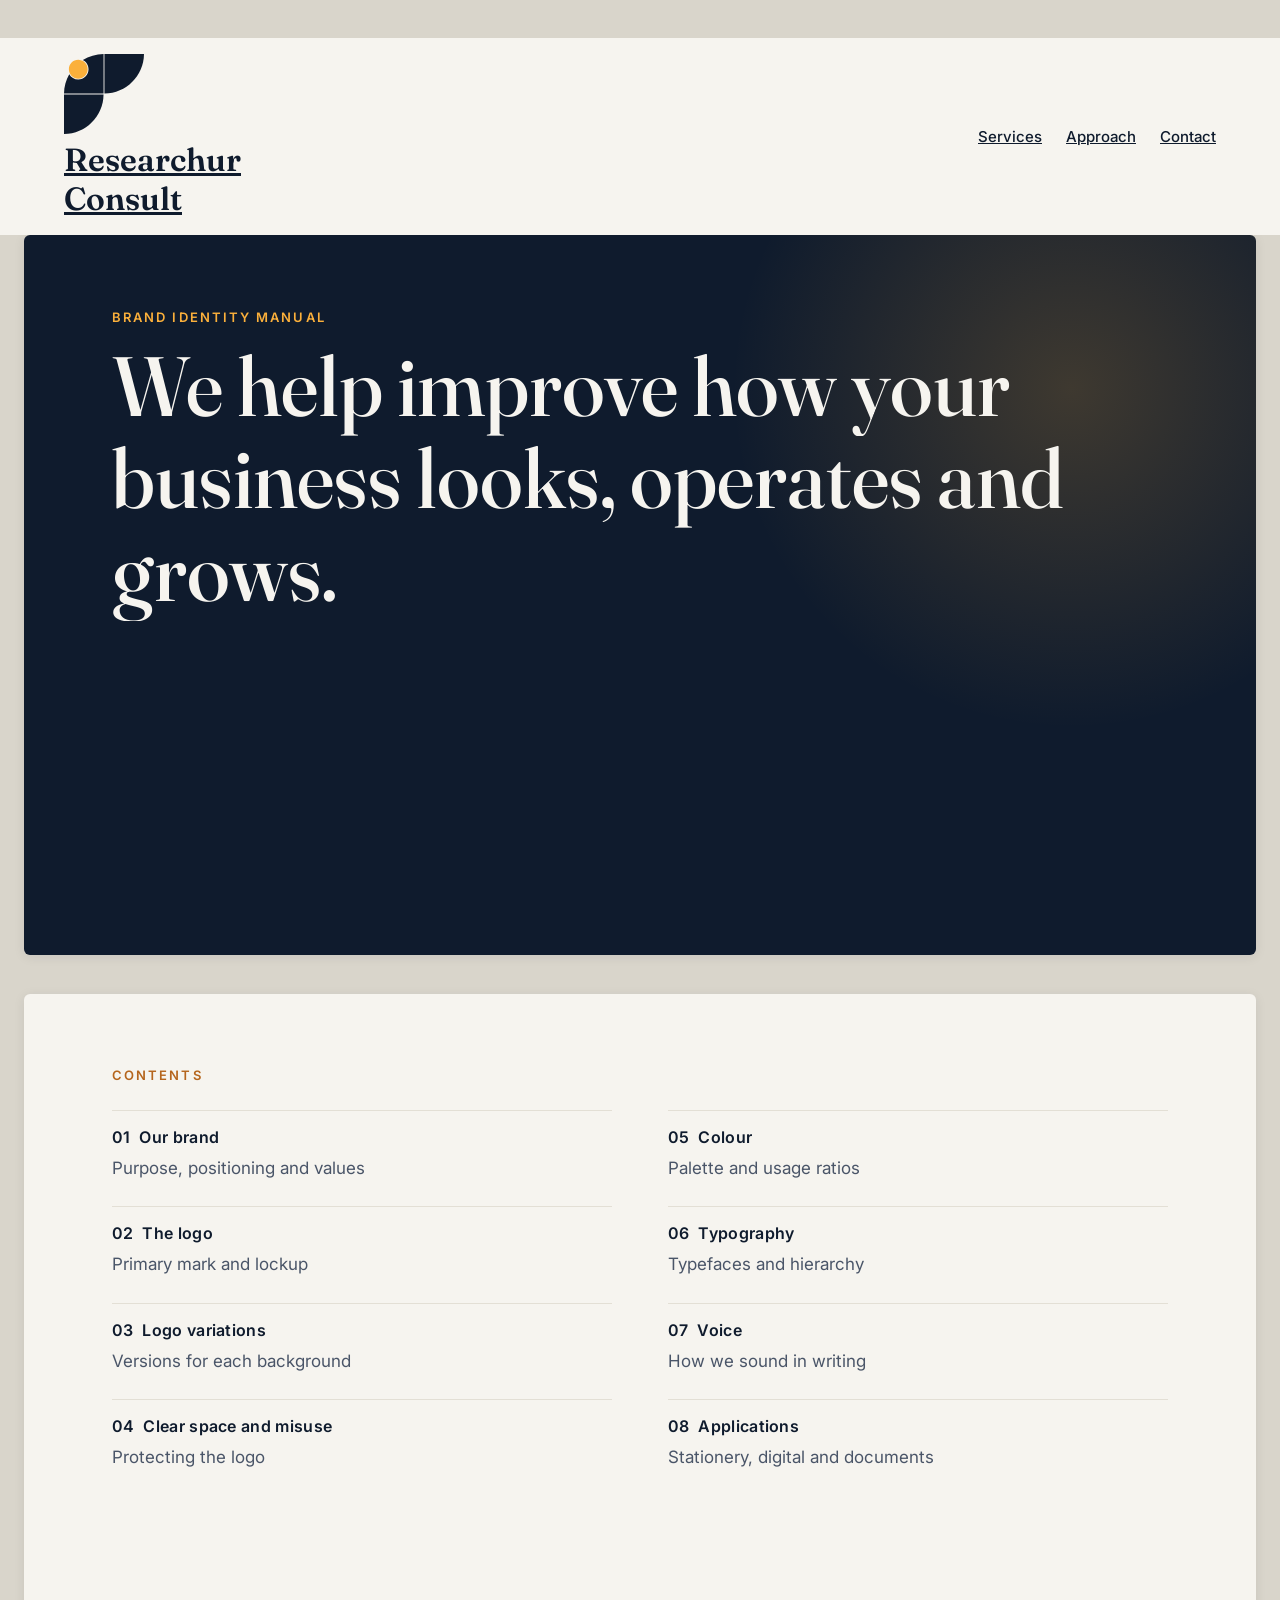
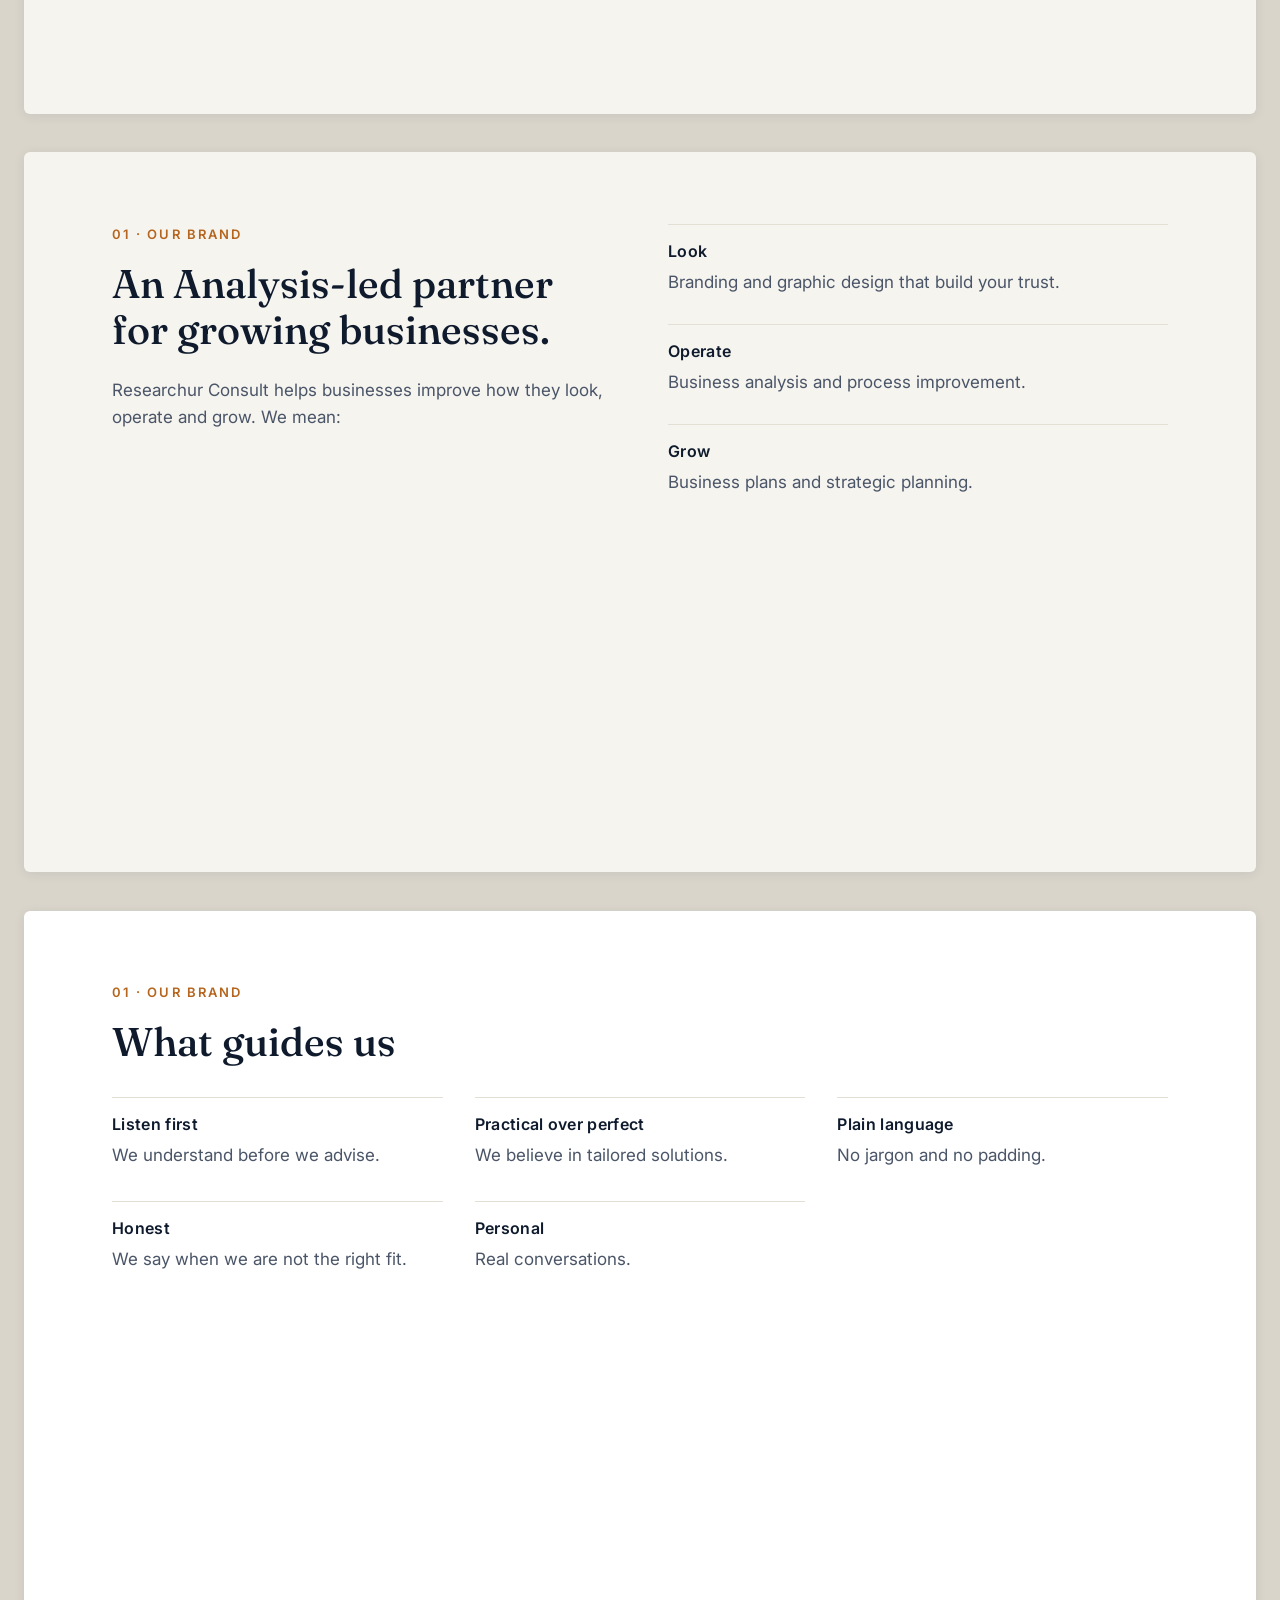
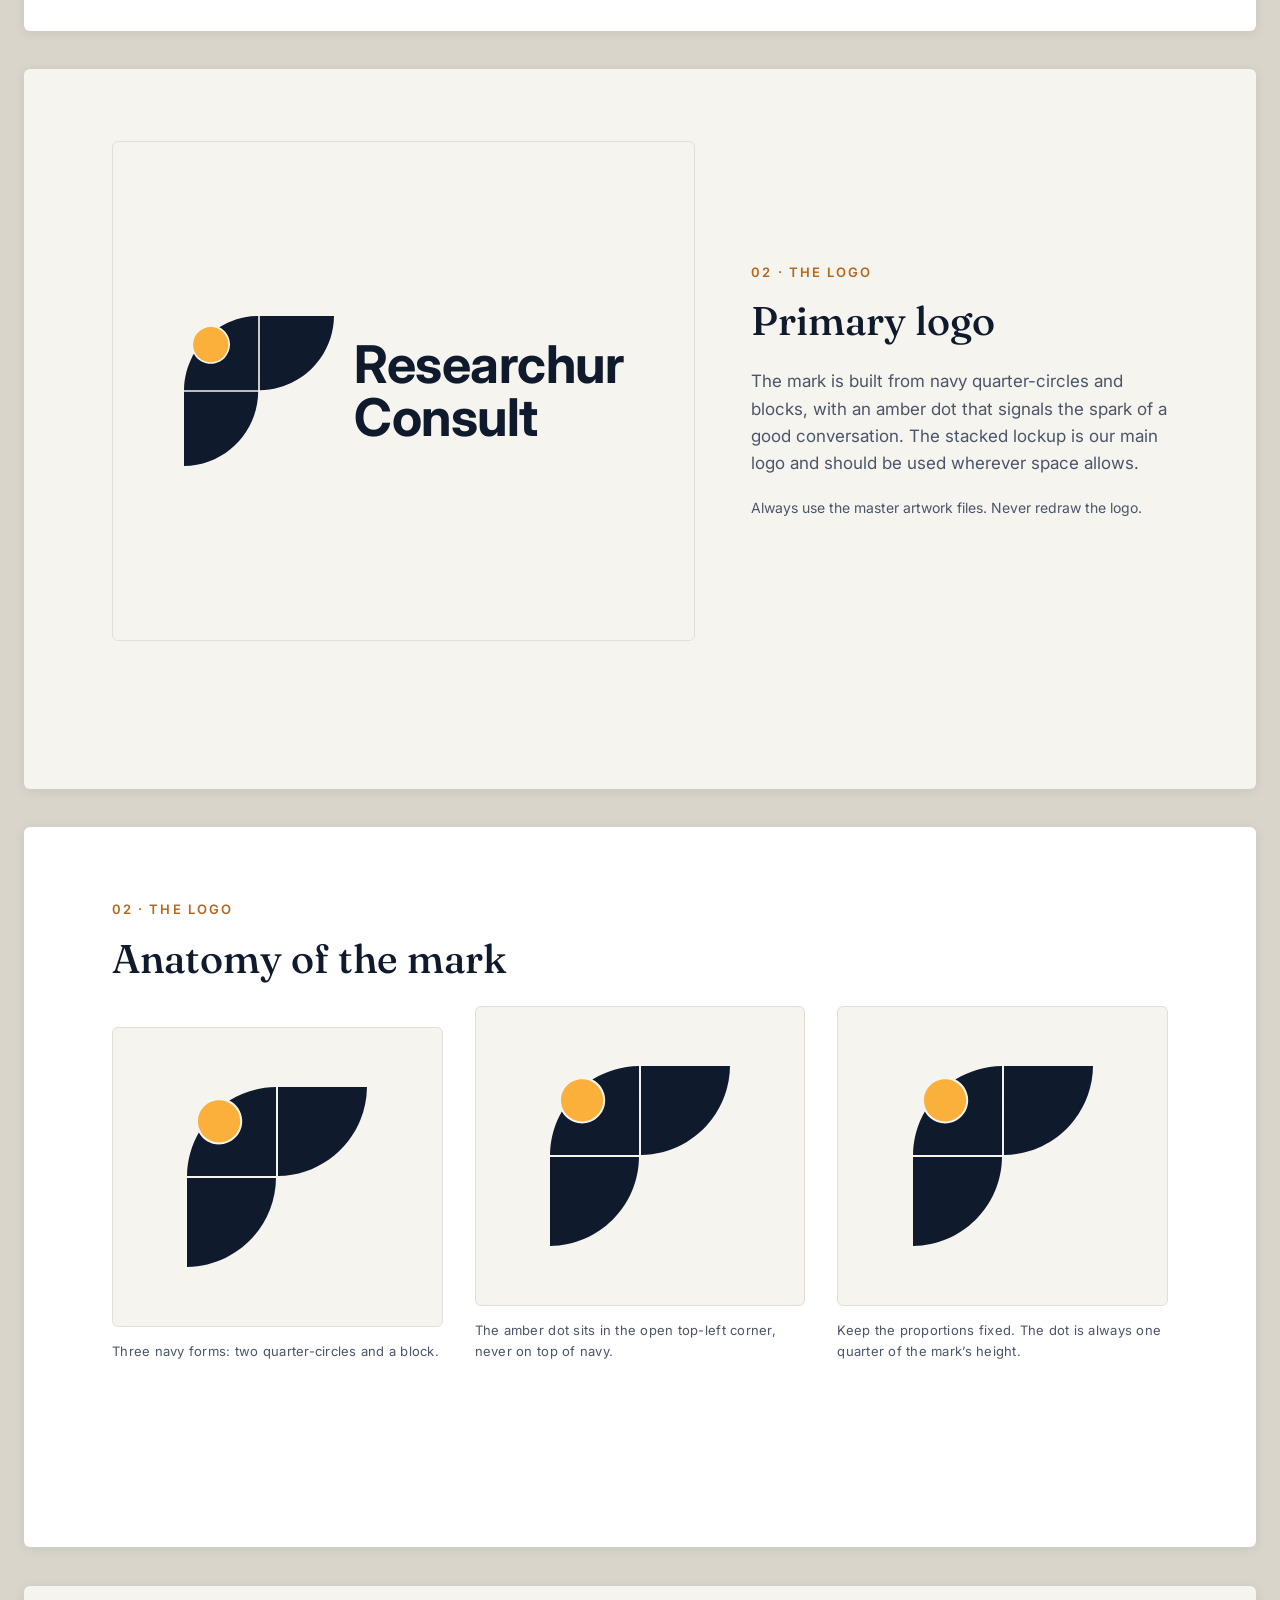
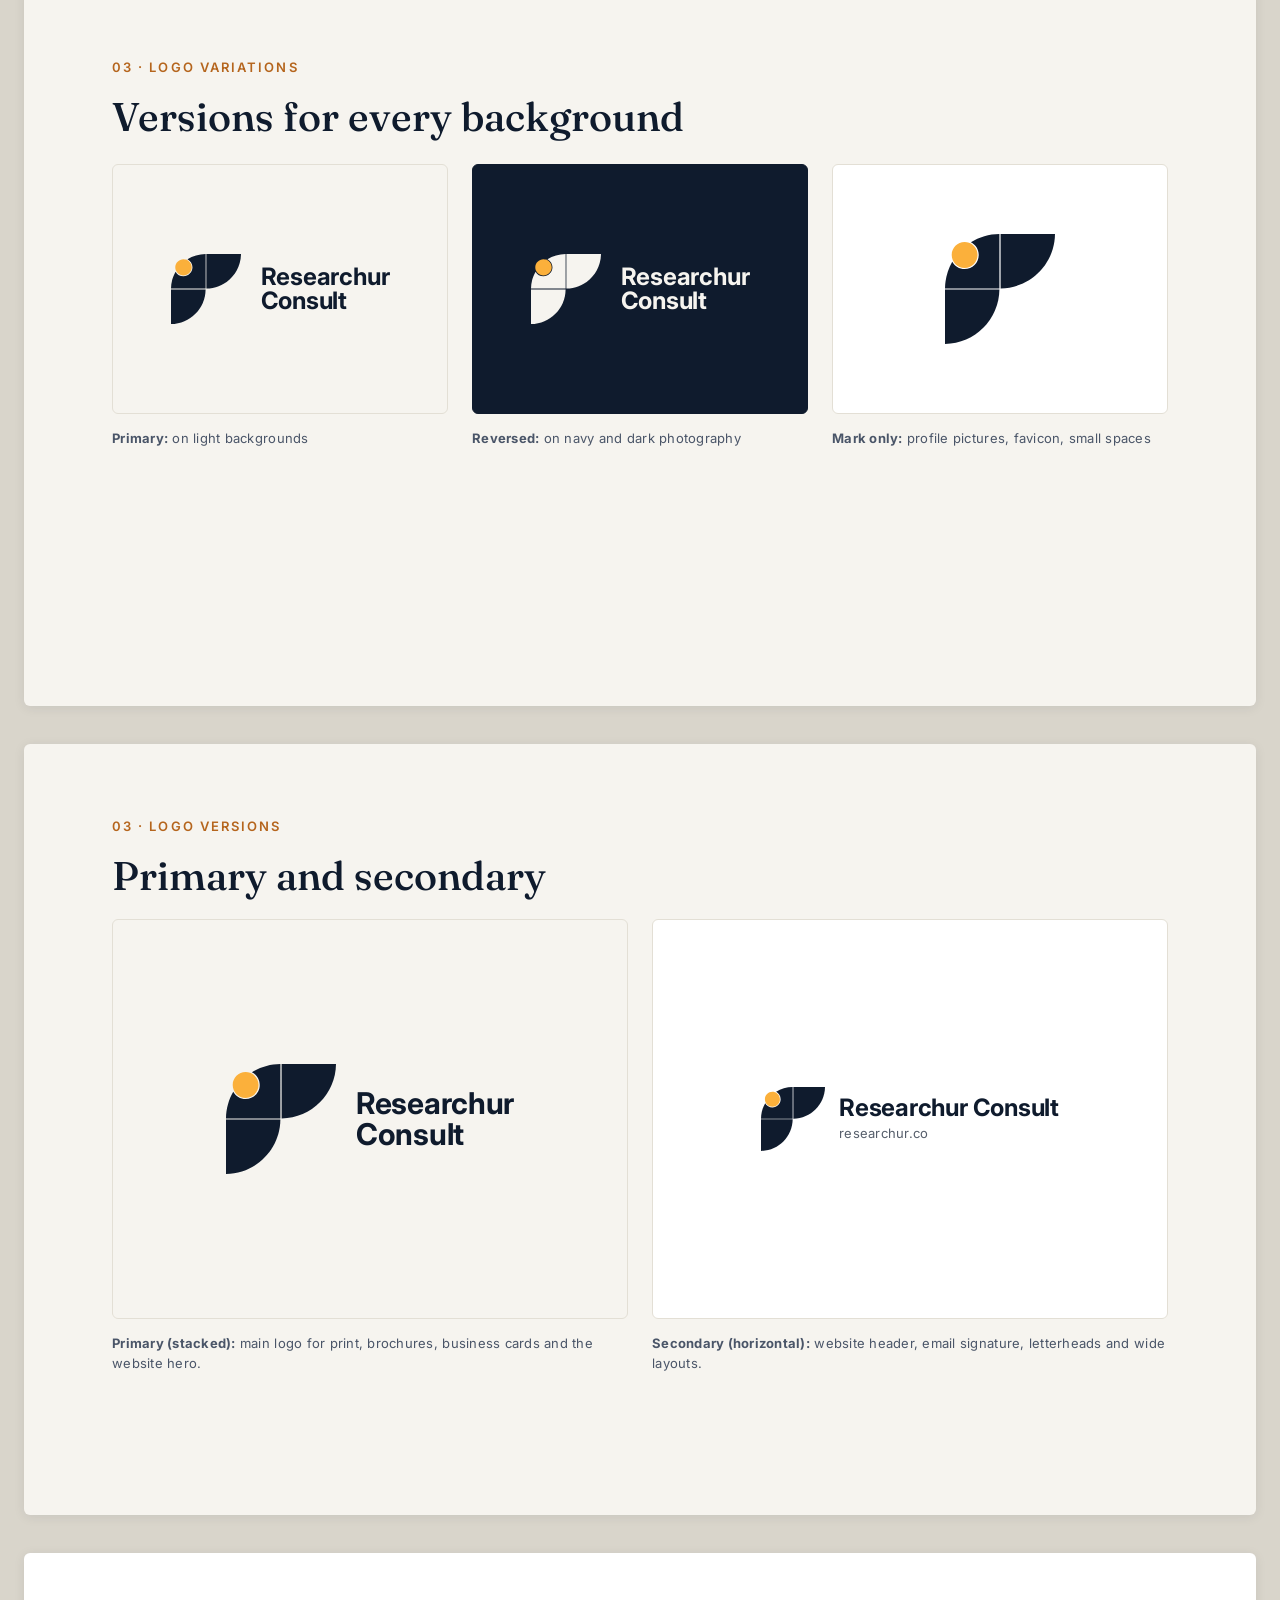
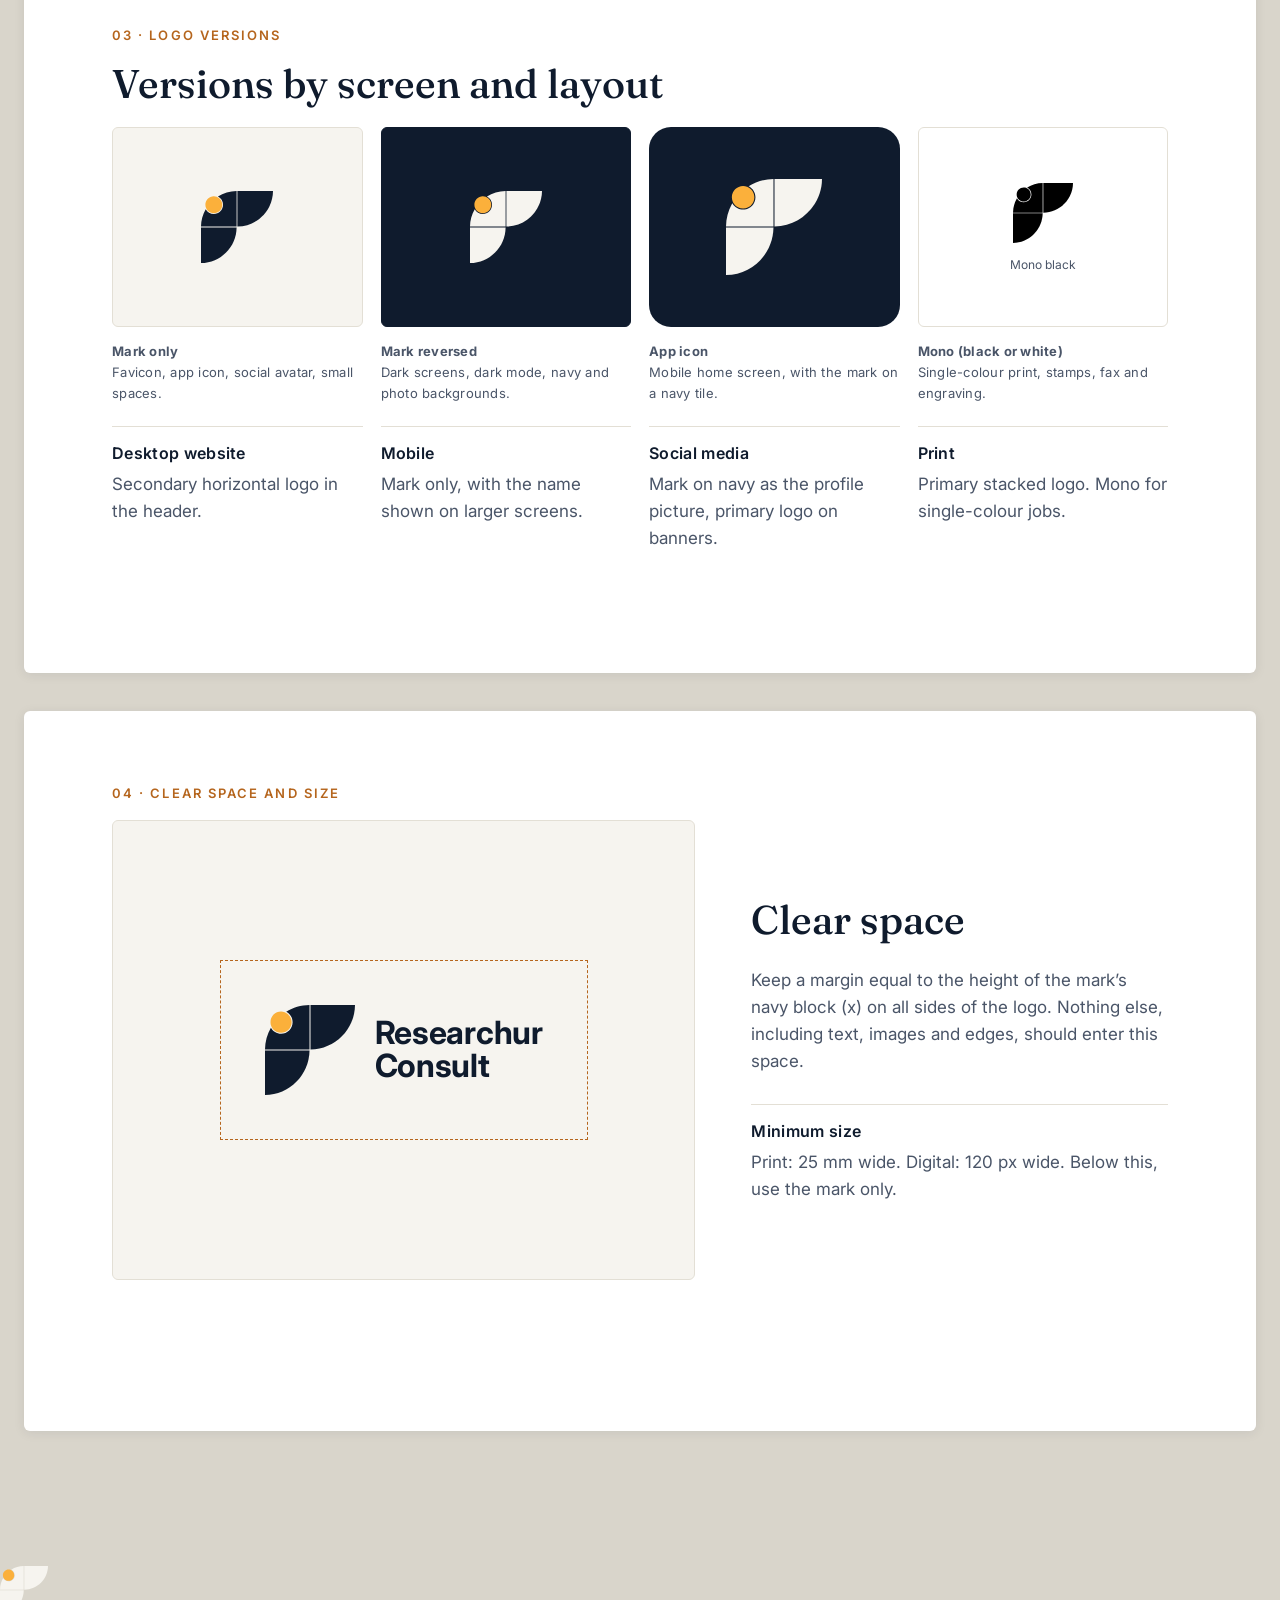
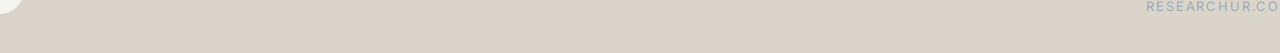
==== commit dffd42f0: "Update logo section in our_brand.html" ====
--- a/our_brand.html
+++ b/our_brand.html
@@ -99,9 +99,10 @@
   
 <!-- 1 hearder -->
 <nav id="nav"><div class="nav-in">
-  <div><a class="logo" href="#top">
-    <div center-content:space-between;gap:5px><svg width="40" height="40" viewBox="0 0 40 40"><use href="#mark" style="color:#0F1B2D"/></svg><span>Researchur</span></div>
-  </a></div>
+  <a class="logo" href="#top">
+   <div class ='lookup'><svg width="80" height="80" viewBox="0 0 40 40" style="color:var(--navy)"><use href="#mark"></use></svg>
+        <div class="name" style="font-size:32px">Researchur<br>Consult</div>
+   </div> </a>
   <div class="links"><a href="#services">Services</a><a href="#approach">Approach</a><a href="#contact">Contact</a></div>
 </div></nav>
 
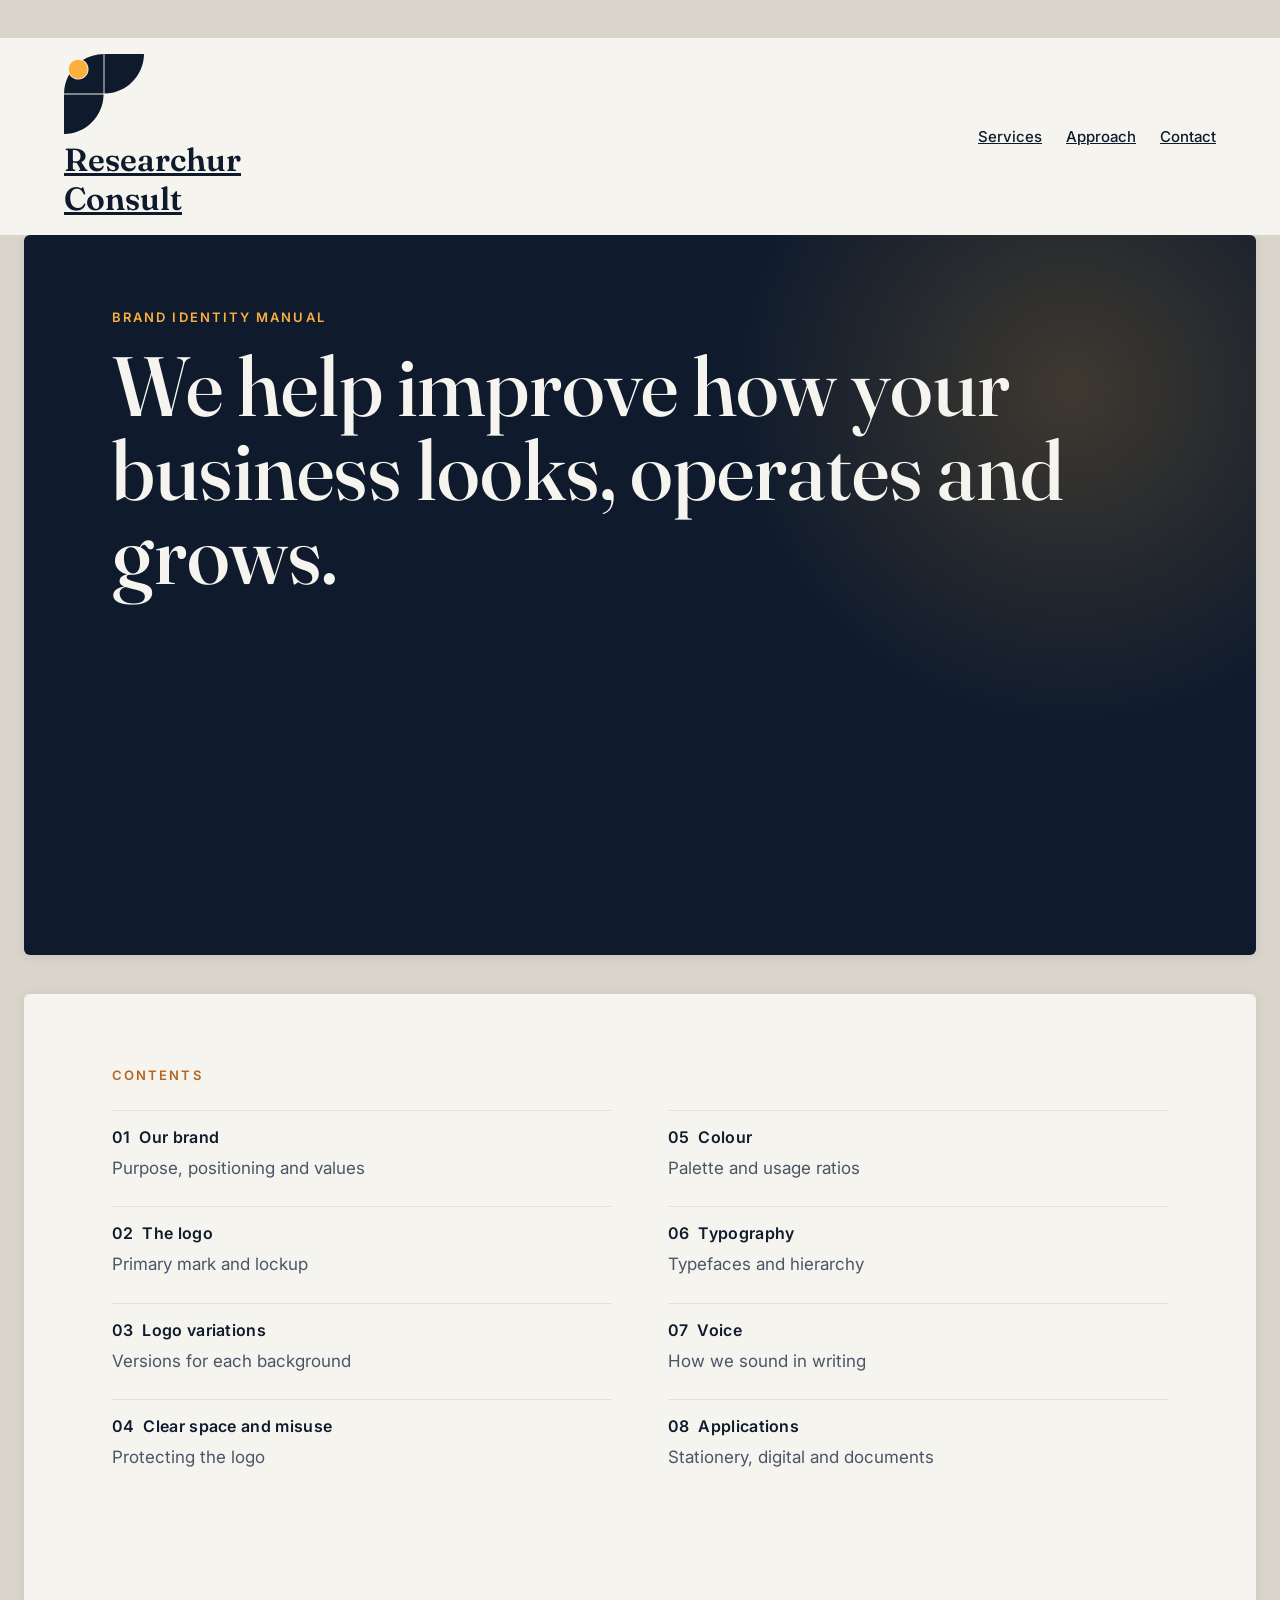
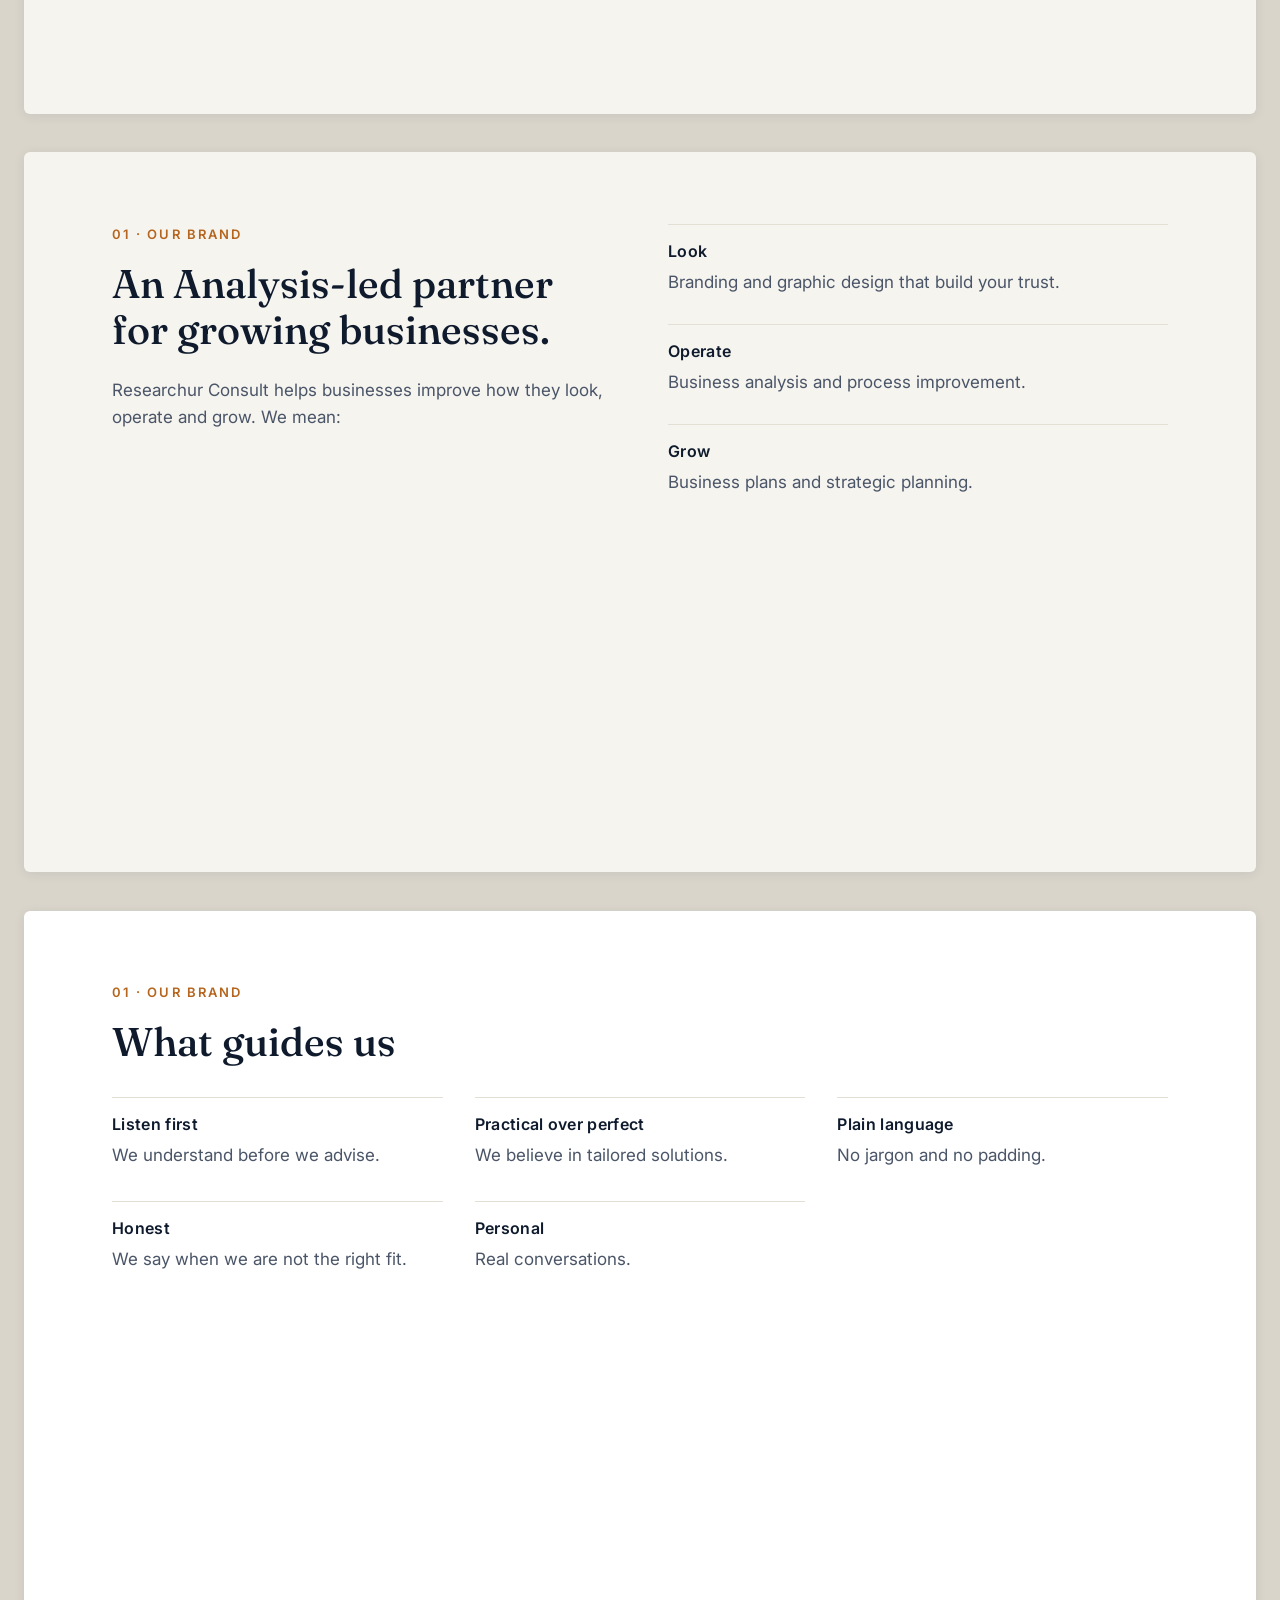
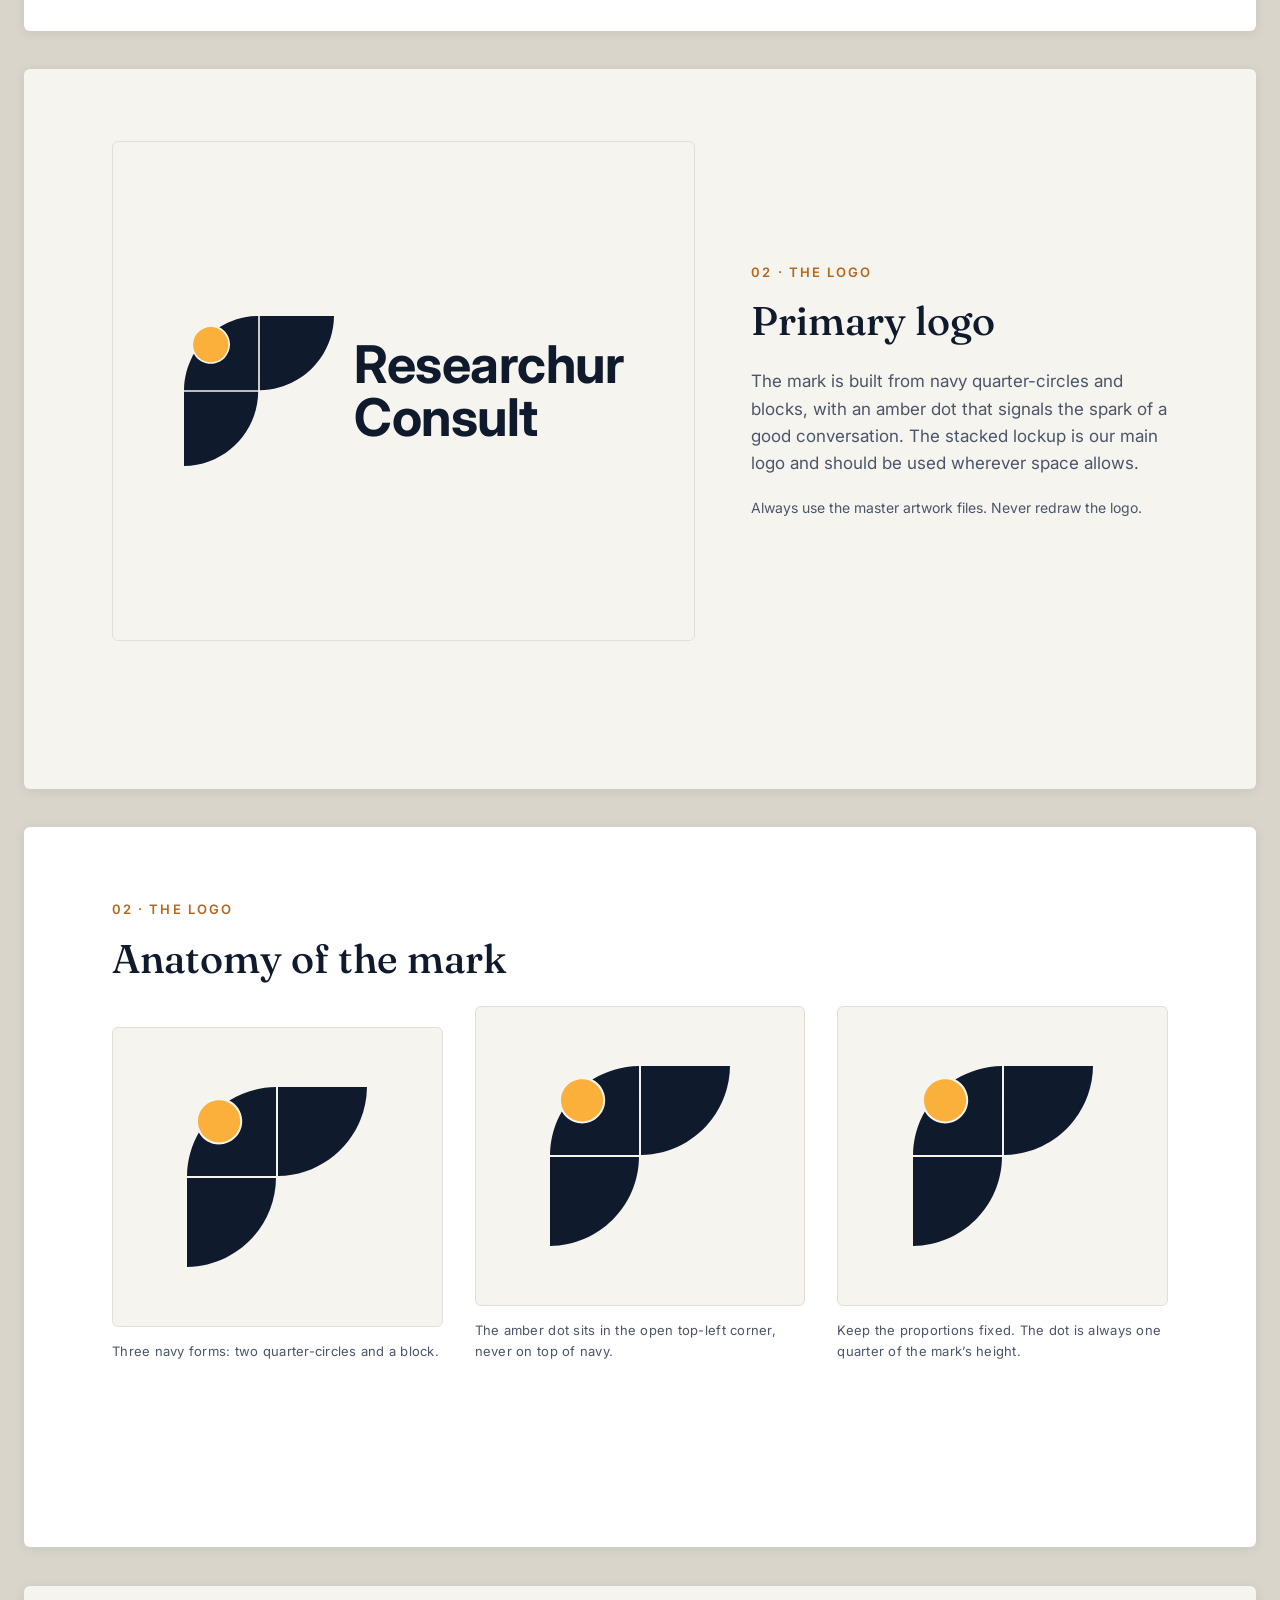
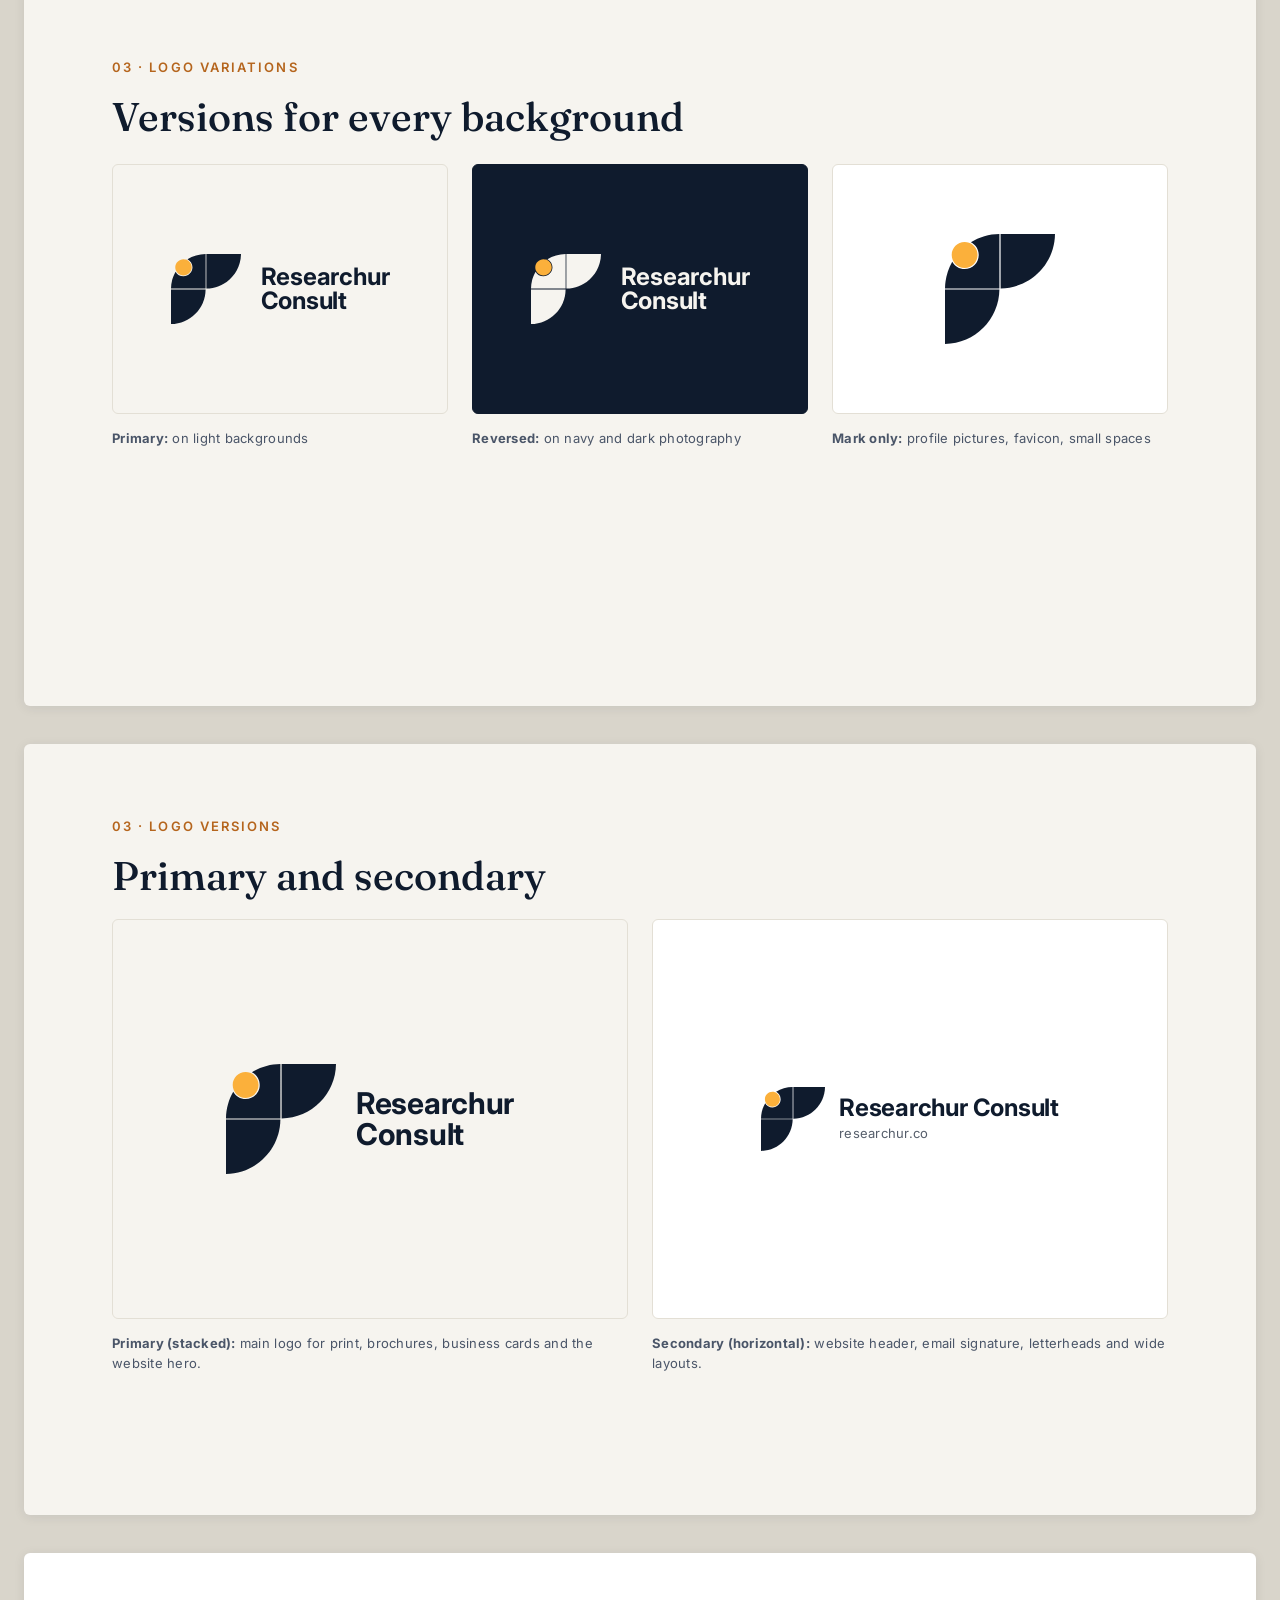
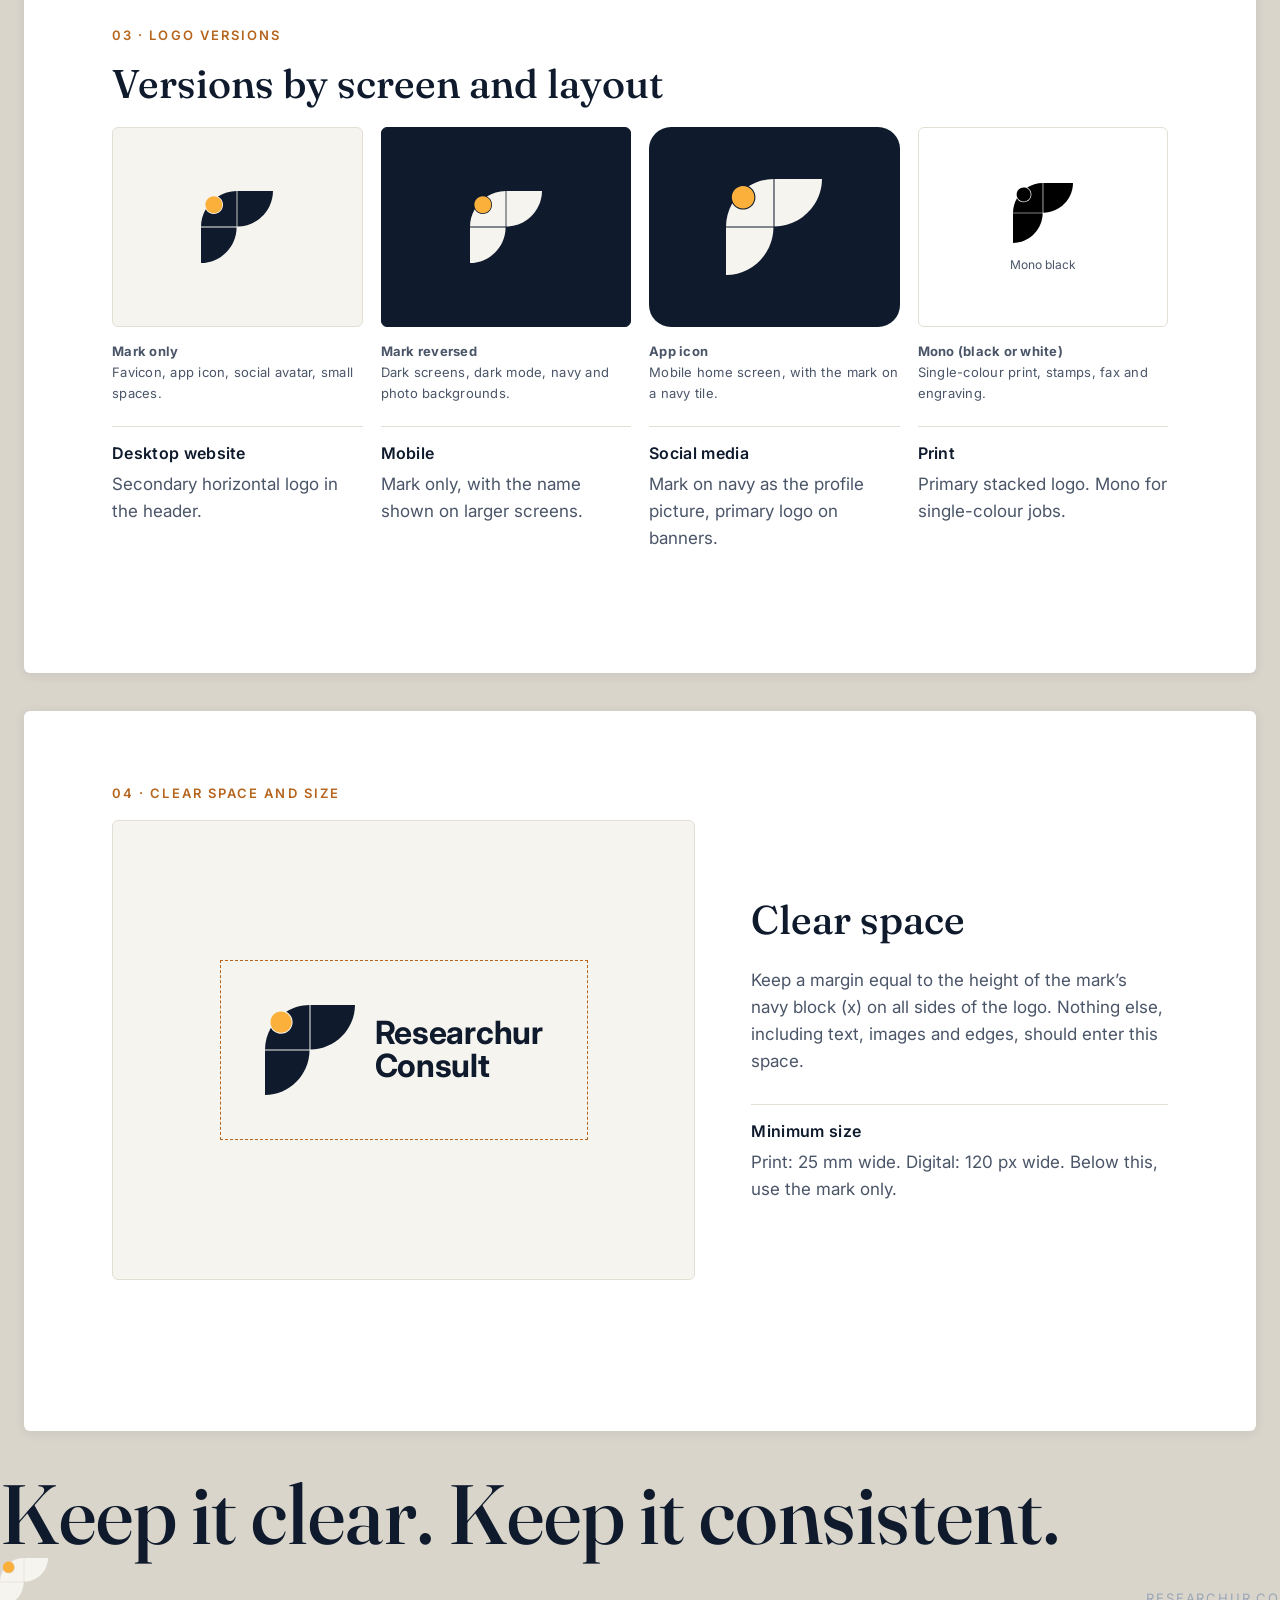
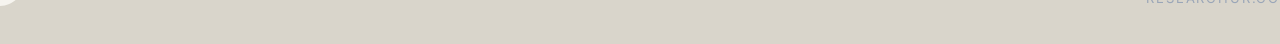
==== commit ba04f96f: "Refactor styles and scripts in our_brand.html" ====
--- a/our_brand.html
+++ b/our_brand.html
@@ -7,93 +7,7 @@
 <link rel="preconnect" href="https://fonts.googleapis.com">
 <link rel="preconnect" href="https://fonts.gstatic.com" crossorigin>
 <link href="https://fonts.googleapis.com/css2?family=Fraunces:wght@500;600&family=Inter:wght@400;500;600;700&display=swap" rel="stylesheet">
-<style>
-:root{--navy:#0F1B2D;--paper:#F6F4EF;--white:#FFF;--amber:#FBB03B;--burnt:#B5651D;--slate:#4A5568;--line:#E3DFD5;--bg:#D9D5CB;--serif:"Fraunces",Georgia,serif;--sans:"Inter",Arial,sans-serif;box-sizing:border-box;padding-top:env(safe-area-inset-top,0px);padding-bottom:env(safe-area-inset-bottom,0px)}
-@media (prefers-color-scheme:dark){:root:not([data-theme="light"]){--bg:#070D16}}
-:root[data-theme="dark"]{--bg:#070D16}
-html{scroll-padding-top:env(safe-area-inset-top,0px);scroll-behavior:smooth}
-*{box-sizing:border-box}
-
-/* nav */
-nav{position:sticky;top:0;z-index:20;background:#F6F4EF;backdrop-filter:blur(10px);-webkit-backdrop-filter:blur(10px);border-bottom:1px solid transparent;transition:border-color .3s,box-shadow .3s}
-nav.stuck{border-color:var(--line);box-shadow:0 4px 20px rgba(15,27,45,.06)}
-.nav-in{display:flex;flex-wrap:wrap;align-items:center;justify-content:space-between;gap:16px;padding:16px 24px;max-width:1200px;margin:0 auto}
-.logo{font-family:Fraunces,serif;font-size:24px;font-weight:600;color:var(--navy)}
-.logo span{color:var(--copper)}
-.links{display:flex;flex-wrap:wrap;gap:24px;font-size:15px;font-weight:500}
-.links a{color:var(--navy);position:relative;padding:4px 0}
-.links a::after{content:"";position:absolute;left:0;bottom:0;height:2px;width:0;background:var(--copper);transition:width .3s}
-.links a:hover::after{width:100%}
-  
- /*body */
-body{margin:0;background:var(--bg);font-family:var(--sans);color:var(--navy);padding:clamp(12px,3vw,40px) 0;-webkit-text-size-adjust:100%}
-.page{width:min(1280px,100% - clamp(16px,4vw,48px));min-height:720px;margin:0 auto clamp(16px,3vw,40px);background:var(--paper);position:relative;overflow:hidden;border-radius:6px;padding:clamp(28px,5.6vw,72px) clamp(20px,6.9vw,88px) clamp(72px,8vw,96px);box-shadow:0 2px 12px rgba(15,27,45,.08)}
-.page.dark{background:var(--navy);color:var(--paper);display:flex}
-.page.dark>div{flex:1;min-height:0;position:relative}
-.page.white{background:var(--white)}
-.page.dark::before{content:"";position:absolute;width:60%;aspect-ratio:1;right:-15%;top:-30%;background:radial-gradient(circle,rgba(251,176,59,.2),transparent 65%);animation:drift 14s ease-in-out infinite alternate;pointer-events:none}
-@keyframes drift{to{transform:translate(-8%,12%) scale(1.15)}}
-.folio{position:absolute;left:clamp(20px,6.9vw,88px);bottom:clamp(20px,3vw,40px);font-size:12px;letter-spacing:.14em;text-transform:uppercase;color:var(--slate)}
-.folio.r{left:auto;right:clamp(20px,6.9vw,88px)}
-.dark .folio{color:#9AA6B8}
-.kicker{font-size:13px;font-weight:600;letter-spacing:.16em;text-transform:uppercase;color:var(--burnt);margin:0 0 16px}
-.dark .kicker{color:var(--amber)}
-h1,h2{font-family:var(--serif);font-weight:500;margin:0}
-h1{font-size:clamp(38px,6.6vw,84px)!important;line-height:1.05}
-h2{font-size:clamp(28px,3.4vw,40px);line-height:1.15;margin-bottom:24px}
-h3{font-size:16px;font-weight:600;margin:0 0 8px;letter-spacing:.02em}
-p{font-size:17px;line-height:1.6;margin:0;color:var(--slate)}
-.dark p{color:#C9D1DD}
-.grid2{display:grid;grid-template-columns:1fr 1fr;gap:56px;height:100%}
-.grid3{display:grid;grid-template-columns:repeat(3,1fr);gap:32px}
-.rule{border-top:1px solid var(--line);padding-top:16px}
-.dark .rule{border-top-color:#2A3A52}
-.rule:hover{border-top-color:var(--amber)}
-.lockup{display:flex;align-items:center;gap:20px}
-.lockup svg{flex:none;transition:transform .6s cubic-bezier(.2,.7,.2,1)}
-.lockup:hover svg{transform:rotate(-8deg) scale(1.07)}
-.lockup .name{font-weight:700;line-height:1.02;letter-spacing:-.01em}
-.stage{display:flex;align-items:center;justify-content:center;background:var(--white);border:1px solid var(--line);border-radius:6px;height:420px}
-.stage.navy{background:var(--navy);border-color:var(--navy)}
-.stage.paper{background:var(--paper)}
-.caption{font-size:13px;color:var(--slate);margin-top:14px;letter-spacing:.02em}
-.swatch{height:260px;border-radius:6px;padding:20px;display:flex;flex-direction:column;justify-content:flex-end;cursor:pointer}
-.swatch b{font-size:18px;font-weight:600}
-.swatch span{font-size:13px;opacity:.8;margin-top:4px;line-height:1.5}
-.tdemo{font-family:var(--serif);font-weight:500}
-.list{list-style:none;padding:0;margin:0}
-.list li{padding:14px 0;border-bottom:1px solid var(--line);font-size:16px;color:var(--navy)}
-.list li:first-child{border-top:1px solid var(--line)}
-.cross{display:inline-block;width:22px;color:var(--burnt);font-weight:700;margin-right:10px}
-.misuse{border:1px dashed #C9C2B3;border-radius:6px;height:150px;display:flex;align-items:center;justify-content:center;background:var(--white);position:relative}
-.misuse .x{position:absolute;top:10px;right:12px;color:var(--burnt);font-weight:700;font-size:14px}
-#bar{position:fixed;left:0;right:0;top:env(safe-area-inset-top,0px);height:3px;background:var(--amber);transform:scaleX(0);transform-origin:0 50%;z-index:50}
-#toast{position:fixed;left:50%;bottom:calc(20px + env(safe-area-inset-bottom,0px));transform:translate(-50%,20px);background:var(--navy);color:var(--paper);padding:10px 18px;border-radius:99px;font-size:14px;opacity:0;transition:.3s;pointer-events:none;z-index:60}
-#toast.on{opacity:1;transform:translate(-50%,0)}
-.js .rv{opacity:0;transform:translateY(26px);transition:opacity .7s ease,transform .8s cubic-bezier(.2,.7,.2,1),border-color .3s;transition-delay:calc(var(--i,0)*70ms)}
-.js .in .rv{opacity:1;transform:none}
-.js .in .rv.swatch:hover{transform:translateY(-8px);transition-delay:0s}
-.js .done .rv{transition-delay:0s!important}
-.w{display:inline-block;overflow:hidden;vertical-align:top;padding-bottom:.1em}
-.w>span{display:inline-block;transform:translateY(110%);transition:transform .9s cubic-bezier(.2,.7,.2,1);transition-delay:calc(var(--i,0)*70ms)}
-.in .w>span{transform:none}
-@media(max-width:900px){
-.page{min-height:0}
-.grid2{grid-template-columns:1fr!important;gap:28px!important;height:auto!important}
-.grid3{grid-template-columns:repeat(2,1fr)!important;gap:16px!important}
-.stage{height:auto!important;min-height:240px;padding:28px 16px}
-.swatch{height:170px}
-.list{columns:1!important}
-.page.dark>div{min-height:480px}
-}
-@media(max-width:560px){
-.grid3{grid-template-columns:1fr!important}
-.lockup{gap:14px}
-.lockup .name{font-size:clamp(18px,6.2vw,30px)!important}
-.lockup svg{width:clamp(48px,18vw,90px);height:auto}
-}
-@media(prefers-reduced-motion:reduce){.js .rv,.w>span{opacity:1!important;transform:none!important;transition:none!important}.page.dark::before{animation:none}html{scroll-behavior:auto}}
-</style>
+<link rel="stylesheet" href="styles.css">  
 </head>
 <body>
   
@@ -305,41 +219,6 @@
   </div>
 </section>
 
-<script>
-document.documentElement.classList.add('js');
-(function(){
-var sel='.kicker,p,.rule,.stage,.swatch,.misuse,.list li,.caption';
-document.querySelectorAll('h1').forEach(function(h){
-  var i=0;h.innerHTML=h.textContent.trim().split(/\s+/).map(function(w){return '<span class="w"><span style="--i:'+(i++)+'">'+w+'</span></span>'}).join(' ');
-});
-var pages=[].slice.call(document.querySelectorAll('.page'));
-pages.forEach(function(pg){
-  var n=0;
-  [].slice.call(pg.querySelectorAll(sel)).filter(function(e){return !e.parentElement.closest(sel)}).forEach(function(e){e.classList.add('rv');e.style.setProperty('--i',n++)});
-});
-var io=new IntersectionObserver(function(es){es.forEach(function(e){
-  if(!e.isIntersecting)return;
-  e.target.classList.add('in');io.unobserve(e.target);
-  setTimeout(function(){e.target.classList.add('done')},1800);
-})},{threshold:.12});
-pages.forEach(function(p){io.observe(p)});
-var bar=document.createElement('div');bar.id='bar';document.body.appendChild(bar);
-var tk=false;
-function upd(){var h=document.documentElement.scrollHeight-innerHeight;bar.style.transform='scaleX('+(h>0?Math.min(1,scrollY/h):0)+')';tk=false}
-addEventListener('scroll',function(){if(!tk){tk=true;requestAnimationFrame(upd)}},{passive:true});upd();
-var toast=document.createElement('div');toast.id='toast';toast.setAttribute('role','status');document.body.appendChild(toast);
-var tt;
-function copy(sw){
-  var m=sw.textContent.match(/#[0-9A-Fa-f]{6}/);if(!m)return;
-  try{navigator.clipboard.writeText(m[0])}catch(e){}
-  toast.textContent=m[0]+' copied';toast.classList.add('on');clearTimeout(tt);tt=setTimeout(function(){toast.classList.remove('on')},1600);
-}
-document.querySelectorAll('.swatch').forEach(function(s){
-  s.tabIndex=0;s.setAttribute('role','button');s.title='Click to copy hex';
-  s.addEventListener('click',function(){copy(s)});
-  s.addEventListener('keydown',function(e){if(e.key==='Enter'||e.key===' '){e.preventDefault();copy(s)}});
-});
-})();
-</script>
+<script src="script.js"></script>  
 </body>
 </html>
--- a/styles.css
+++ b/styles.css
@@ -0,0 +1,173 @@
+<style>
+:root{--navy:#0F1B2D;--paper:#F6F4EF;--white:#FFF;--amber:#FBB03B;--burnt:#B5651D;--slate:#4A5568;--line:#E3DFD5;--bg:#D9D5CB;--serif:"Fraunces",Georgia,serif;--sans:"Inter",Arial,sans-serif;box-sizing:border-box;padding-top:env(safe-area-inset-top,0px);padding-bottom:env(safe-area-inset-bottom,0px)}
+@media (prefers-color-scheme:dark){:root:not([data-theme="light"]){--bg:#070D16}}
+:root[data-theme="dark"]{--bg:#070D16}
+html{scroll-padding-top:env(safe-area-inset-top,0px);scroll-behavior:smooth}
+*{box-sizing:border-box}
+
+/* nav */
+nav{position:sticky;top:0;z-index:20;background:#F6F4EF;backdrop-filter:blur(10px);-webkit-backdrop-filter:blur(10px);border-bottom:1px solid transparent;transition:border-color .3s,box-shadow .3s}
+nav.stuck{border-color:var(--line);box-shadow:0 4px 20px rgba(15,27,45,.06)}
+.nav-in{display:flex;flex-wrap:wrap;align-items:center;justify-content:space-between;gap:16px;padding:16px 24px;max-width:1200px;margin:0 auto}
+.logo{font-family:Fraunces,serif;font-size:24px;font-weight:600;color:var(--navy)}
+.logo span{color:var(--copper)}
+.links{display:flex;flex-wrap:wrap;gap:24px;font-size:15px;font-weight:500}
+.links a{color:var(--navy);position:relative;padding:4px 0}
+.links a::after{content:"";position:absolute;left:0;bottom:0;height:2px;width:0;background:var(--copper);transition:width .3s}
+.links a:hover::after{width:100%}
+  
+ /*body */
+body{margin:0;background:var(--bg);font-family:var(--sans);color:var(--navy);padding:clamp(12px,3vw,40px) 0;-webkit-text-size-adjust:100%}
+.page{width:min(1280px,100% - clamp(16px,4vw,48px));min-height:720px;margin:0 auto clamp(16px,3vw,40px);background:var(--paper);position:relative;overflow:hidden;border-radius:6px;padding:clamp(28px,5.6vw,72px) clamp(20px,6.9vw,88px) clamp(72px,8vw,96px);box-shadow:0 2px 12px rgba(15,27,45,.08)}
+.page.dark{background:var(--navy);color:var(--paper);display:flex}
+.page.dark>div{flex:1;min-height:0;position:relative}
+.page.white{background:var(--white)}
+.page.dark::before{content:"";position:absolute;width:60%;aspect-ratio:1;right:-15%;top:-30%;background:radial-gradient(circle,rgba(251,176,59,.2),transparent 65%);animation:drift 14s ease-in-out infinite alternate;pointer-events:none}
+@keyframes drift{to{transform:translate(-8%,12%) scale(1.15)}}
+.folio{position:absolute;left:clamp(20px,6.9vw,88px);bottom:clamp(20px,3vw,40px);font-size:12px;letter-spacing:.14em;text-transform:uppercase;color:var(--slate)}
+.folio.r{left:auto;right:clamp(20px,6.9vw,88px)}
+.dark .folio{color:#9AA6B8}
+.kicker{font-size:13px;font-weight:600;letter-spacing:.16em;text-transform:uppercase;color:var(--burnt);margin:0 0 16px}
+.dark .kicker{color:var(--amber)}
+h1,h2{font-family:var(--serif);font-weight:500;margin:0}
+h1{font-size:clamp(38px,6.6vw,84px)!important;line-height:1.05}
+h2{font-size:clamp(28px,3.4vw,40px);line-height:1.15;margin-bottom:24px}
+h3{font-size:16px;font-weight:600;margin:0 0 8px;letter-spacing:.02em}
+p{font-size:17px;line-height:1.6;margin:0;color:var(--slate)}
+.dark p{color:#C9D1DD}
+.grid2{display:grid;grid-template-columns:1fr 1fr;gap:56px;height:100%}
+.grid3{display:grid;grid-template-columns:repeat(3,1fr);gap:32px}
+.rule{border-top:1px solid var(--line);padding-top:16px}
+.dark .rule{border-top-color:#2A3A52}
+.rule:hover{border-top-color:var(--amber)}
+.lockup{display:flex;align-items:center;gap:20px}
+.lockup svg{flex:none;transition:transform .6s cubic-bezier(.2,.7,.2,1)}
+.lockup:hover svg{transform:rotate(-8deg) scale(1.07)}
+.lockup .name{font-weight:700;line-height:1.02;letter-spacing:-.01em}
+.stage{display:flex;align-items:center;justify-content:center;background:var(--white);border:1px solid var(--line);border-radius:6px;height:420px}
+.stage.navy{background:var(--navy);border-color:var(--navy)}
+.stage.paper{background:var(--paper)}
+.caption{font-size:13px;color:var(--slate);margin-top:14px;letter-spacing:.02em}
+.swatch{height:260px;border-radius:6px;padding:20px;display:flex;flex-direction:column;justify-content:flex-end;cursor:pointer}
+.swatch b{font-size:18px;font-weight:600}
+.swatch span{font-size:13px;opacity:.8;margin-top:4px;line-height:1.5}
+.tdemo{font-family:var(--serif);font-weight:500}
+.list{list-style:none;padding:0;margin:0}
+.list li{padding:14px 0;border-bottom:1px solid var(--line);font-size:16px;color:var(--navy)}
+.list li:first-child{border-top:1px solid var(--line)}
+.cross{display:inline-block;width:22px;color:var(--burnt);font-weight:700;margin-right:10px}
+.misuse{border:1px dashed #C9C2B3;border-radius:6px;height:150px;display:flex;align-items:center;justify-content:center;background:var(--white);position:relative}
+.misuse .x{position:absolute;top:10px;right:12px;color:var(--burnt);font-weight:700;font-size:14px}
+#bar{position:fixed;left:0;right:0;top:env(safe-area-inset-top,0px);height:3px;background:var(--amber);transform:scaleX(0);transform-origin:0 50%;z-index:50}
+#toast{position:fixed;left:50%;bottom:calc(20px + env(safe-area-inset-bottom,0px));transform:translate(-50%,20px);background:var(--navy);color:var(--paper);padding:10px 18px;border-radius:99px;font-size:14px;opacity:0;transition:.3s;pointer-events:none;z-index:60}
+#toast.on{opacity:1;transform:translate(-50%,0)}
+.js .rv{opacity:0;transform:translateY(26px);transition:opacity .7s ease,transform .8s cubic-bezier(.2,.7,.2,1),border-color .3s;transition-delay:calc(var(--i,0)*70ms)}
+.js .in .rv{opacity:1;transform:none}
+.js .in .rv.swatch:hover{transform:translateY(-8px);transition-delay:0s}
+.js .done .rv{transition-delay:0s!important}
+.w{display:inline-block;overflow:hidden;vertical-align:top;padding-bottom:.1em}
+.w>span{display:inline-block;transform:translateY(110%);transition:transform .9s cubic-bezier(.2,.7,.2,1);transition-delay:calc(var(--i,0)*70ms)}
+.in .w>span{transform:none}
+@media(max-width:900px){
+.page{min-height:0}
+.grid2{grid-template-columns:1fr!important;gap:28px!important;height:auto!important}
+.grid3{grid-template-columns:repeat(2,1fr)!important;gap:16px!important}
+.stage{height:auto!important;min-height:240px;padding:28px 16px}
+.swatch{height:170px}
+.list{columns:1!important}
+.page.dark>div{min-height:480px}
+}
+@media(max-width:560px){
+.grid3{grid-template-columns:1fr!important}
+.lockup{gap:14px}
+.lockup .name{font-size:clamp(18px,6.2vw,30px)!important}
+.lockup svg{width:clamp(48px,18vw,90px);height:auto}
+}
+@media(prefers-reduced-motion:reduce){.js .rv,.w>span{opacity:1!important;transform:none!important;transition:none!important}.page.dark::before{animation:none}html{scroll-behavior:auto}}
+:root{--navy:#0F1B2D;--paper:#F6F4EF;--white:#FFF;--amber:#FBB03B;--burnt:#B5651D;--slate:#4A5568;--line:#E3DFD5;--bg:#D9D5CB;--serif:"Fraunces",Georgia,serif;--sans:"Inter",Arial,sans-serif;box-sizing:border-box;padding-top:env(safe-area-inset-top,0px);padding-bottom:env(safe-area-inset-bottom,0px)}
+@media (prefers-color-scheme:dark){:root:not([data-theme="light"]){--bg:#070D16}}
+:root[data-theme="dark"]{--bg:#070D16}
+html{scroll-padding-top:env(safe-area-inset-top,0px);scroll-behavior:smooth}
+*{box-sizing:border-box}
+
+/* nav */
+nav{position:sticky;top:0;z-index:20;background:#F6F4EF;backdrop-filter:blur(10px);-webkit-backdrop-filter:blur(10px);border-bottom:1px solid transparent;transition:border-color .3s,box-shadow .3s}
+nav.stuck{border-color:var(--line);box-shadow:0 4px 20px rgba(15,27,45,.06)}
+.nav-in{display:flex;flex-wrap:wrap;align-items:center;justify-content:space-between;gap:16px;padding:16px 24px;max-width:1200px;margin:0 auto}
+.logo{font-family:Fraunces,serif;font-size:24px;font-weight:600;color:var(--navy)}
+.logo span{color:var(--copper)}
+.links{display:flex;flex-wrap:wrap;gap:24px;font-size:15px;font-weight:500}
+.links a{color:var(--navy);position:relative;padding:4px 0}
+.links a::after{content:"";position:absolute;left:0;bottom:0;height:2px;width:0;background:var(--copper);transition:width .3s}
+.links a:hover::after{width:100%}
+  
+ /*body */
+body{margin:0;background:var(--bg);font-family:var(--sans);color:var(--navy);padding:clamp(12px,3vw,40px) 0;-webkit-text-size-adjust:100%}
+.page{width:min(1280px,100% - clamp(16px,4vw,48px));min-height:720px;margin:0 auto clamp(16px,3vw,40px);background:var(--paper);position:relative;overflow:hidden;border-radius:6px;padding:clamp(28px,5.6vw,72px) clamp(20px,6.9vw,88px) clamp(72px,8vw,96px);box-shadow:0 2px 12px rgba(15,27,45,.08)}
+.page.dark{background:var(--navy);color:var(--paper);display:flex}
+.page.dark>div{flex:1;min-height:0;position:relative}
+.page.white{background:var(--white)}
+.page.dark::before{content:"";position:absolute;width:60%;aspect-ratio:1;right:-15%;top:-30%;background:radial-gradient(circle,rgba(251,176,59,.2),transparent 65%);animation:drift 14s ease-in-out infinite alternate;pointer-events:none}
+@keyframes drift{to{transform:translate(-8%,12%) scale(1.15)}}
+.folio{position:absolute;left:clamp(20px,6.9vw,88px);bottom:clamp(20px,3vw,40px);font-size:12px;letter-spacing:.14em;text-transform:uppercase;color:var(--slate)}
+.folio.r{left:auto;right:clamp(20px,6.9vw,88px)}
+.dark .folio{color:#9AA6B8}
+.kicker{font-size:13px;font-weight:600;letter-spacing:.16em;text-transform:uppercase;color:var(--burnt);margin:0 0 16px}
+.dark .kicker{color:var(--amber)}
+h1,h2{font-family:var(--serif);font-weight:500;margin:0}
+h1{font-size:clamp(38px,6.6vw,84px)!important;line-height:1.05}
+h2{font-size:clamp(28px,3.4vw,40px);line-height:1.15;margin-bottom:24px}
+h3{font-size:16px;font-weight:600;margin:0 0 8px;letter-spacing:.02em}
+p{font-size:17px;line-height:1.6;margin:0;color:var(--slate)}
+.dark p{color:#C9D1DD}
+.grid2{display:grid;grid-template-columns:1fr 1fr;gap:56px;height:100%}
+.grid3{display:grid;grid-template-columns:repeat(3,1fr);gap:32px}
+.rule{border-top:1px solid var(--line);padding-top:16px}
+.dark .rule{border-top-color:#2A3A52}
+.rule:hover{border-top-color:var(--amber)}
+.lockup{display:flex;align-items:center;gap:20px}
+.lockup svg{flex:none;transition:transform .6s cubic-bezier(.2,.7,.2,1)}
+.lockup:hover svg{transform:rotate(-8deg) scale(1.07)}
+.lockup .name{font-weight:700;line-height:1.02;letter-spacing:-.01em}
+.stage{display:flex;align-items:center;justify-content:center;background:var(--white);border:1px solid var(--line);border-radius:6px;height:420px}
+.stage.navy{background:var(--navy);border-color:var(--navy)}
+.stage.paper{background:var(--paper)}
+.caption{font-size:13px;color:var(--slate);margin-top:14px;letter-spacing:.02em}
+.swatch{height:260px;border-radius:6px;padding:20px;display:flex;flex-direction:column;justify-content:flex-end;cursor:pointer}
+.swatch b{font-size:18px;font-weight:600}
+.swatch span{font-size:13px;opacity:.8;margin-top:4px;line-height:1.5}
+.tdemo{font-family:var(--serif);font-weight:500}
+.list{list-style:none;padding:0;margin:0}
+.list li{padding:14px 0;border-bottom:1px solid var(--line);font-size:16px;color:var(--navy)}
+.list li:first-child{border-top:1px solid var(--line)}
+.cross{display:inline-block;width:22px;color:var(--burnt);font-weight:700;margin-right:10px}
+.misuse{border:1px dashed #C9C2B3;border-radius:6px;height:150px;display:flex;align-items:center;justify-content:center;background:var(--white);position:relative}
+.misuse .x{position:absolute;top:10px;right:12px;color:var(--burnt);font-weight:700;font-size:14px}
+#bar{position:fixed;left:0;right:0;top:env(safe-area-inset-top,0px);height:3px;background:var(--amber);transform:scaleX(0);transform-origin:0 50%;z-index:50}
+#toast{position:fixed;left:50%;bottom:calc(20px + env(safe-area-inset-bottom,0px));transform:translate(-50%,20px);background:var(--navy);color:var(--paper);padding:10px 18px;border-radius:99px;font-size:14px;opacity:0;transition:.3s;pointer-events:none;z-index:60}
+#toast.on{opacity:1;transform:translate(-50%,0)}
+.js .rv{opacity:0;transform:translateY(26px);transition:opacity .7s ease,transform .8s cubic-bezier(.2,.7,.2,1),border-color .3s;transition-delay:calc(var(--i,0)*70ms)}
+.js .in .rv{opacity:1;transform:none}
+.js .in .rv.swatch:hover{transform:translateY(-8px);transition-delay:0s}
+.js .done .rv{transition-delay:0s!important}
+.w{display:inline-block;overflow:hidden;vertical-align:top;padding-bottom:.1em}
+.w>span{display:inline-block;transform:translateY(110%);transition:transform .9s cubic-bezier(.2,.7,.2,1);transition-delay:calc(var(--i,0)*70ms)}
+.in .w>span{transform:none}
+@media(max-width:900px){
+.page{min-height:0}
+.grid2{grid-template-columns:1fr!important;gap:28px!important;height:auto!important}
+.grid3{grid-template-columns:repeat(2,1fr)!important;gap:16px!important}
+.stage{height:auto!important;min-height:240px;padding:28px 16px}
+.swatch{height:170px}
+.list{columns:1!important}
+.page.dark>div{min-height:480px}
+}
+@media(max-width:560px){
+.grid3{grid-template-columns:1fr!important}
+.lockup{gap:14px}
+.lockup .name{font-size:clamp(18px,6.2vw,30px)!important}
+.lockup svg{width:clamp(48px,18vw,90px);height:auto}
+}
+@media(prefers-reduced-motion:reduce){.js .rv,.w>span{opacity:1!important;transform:none!important;transition:none!important}.page.dark::before{animation:none}html{scroll-behavior:auto}}
+
+</style>
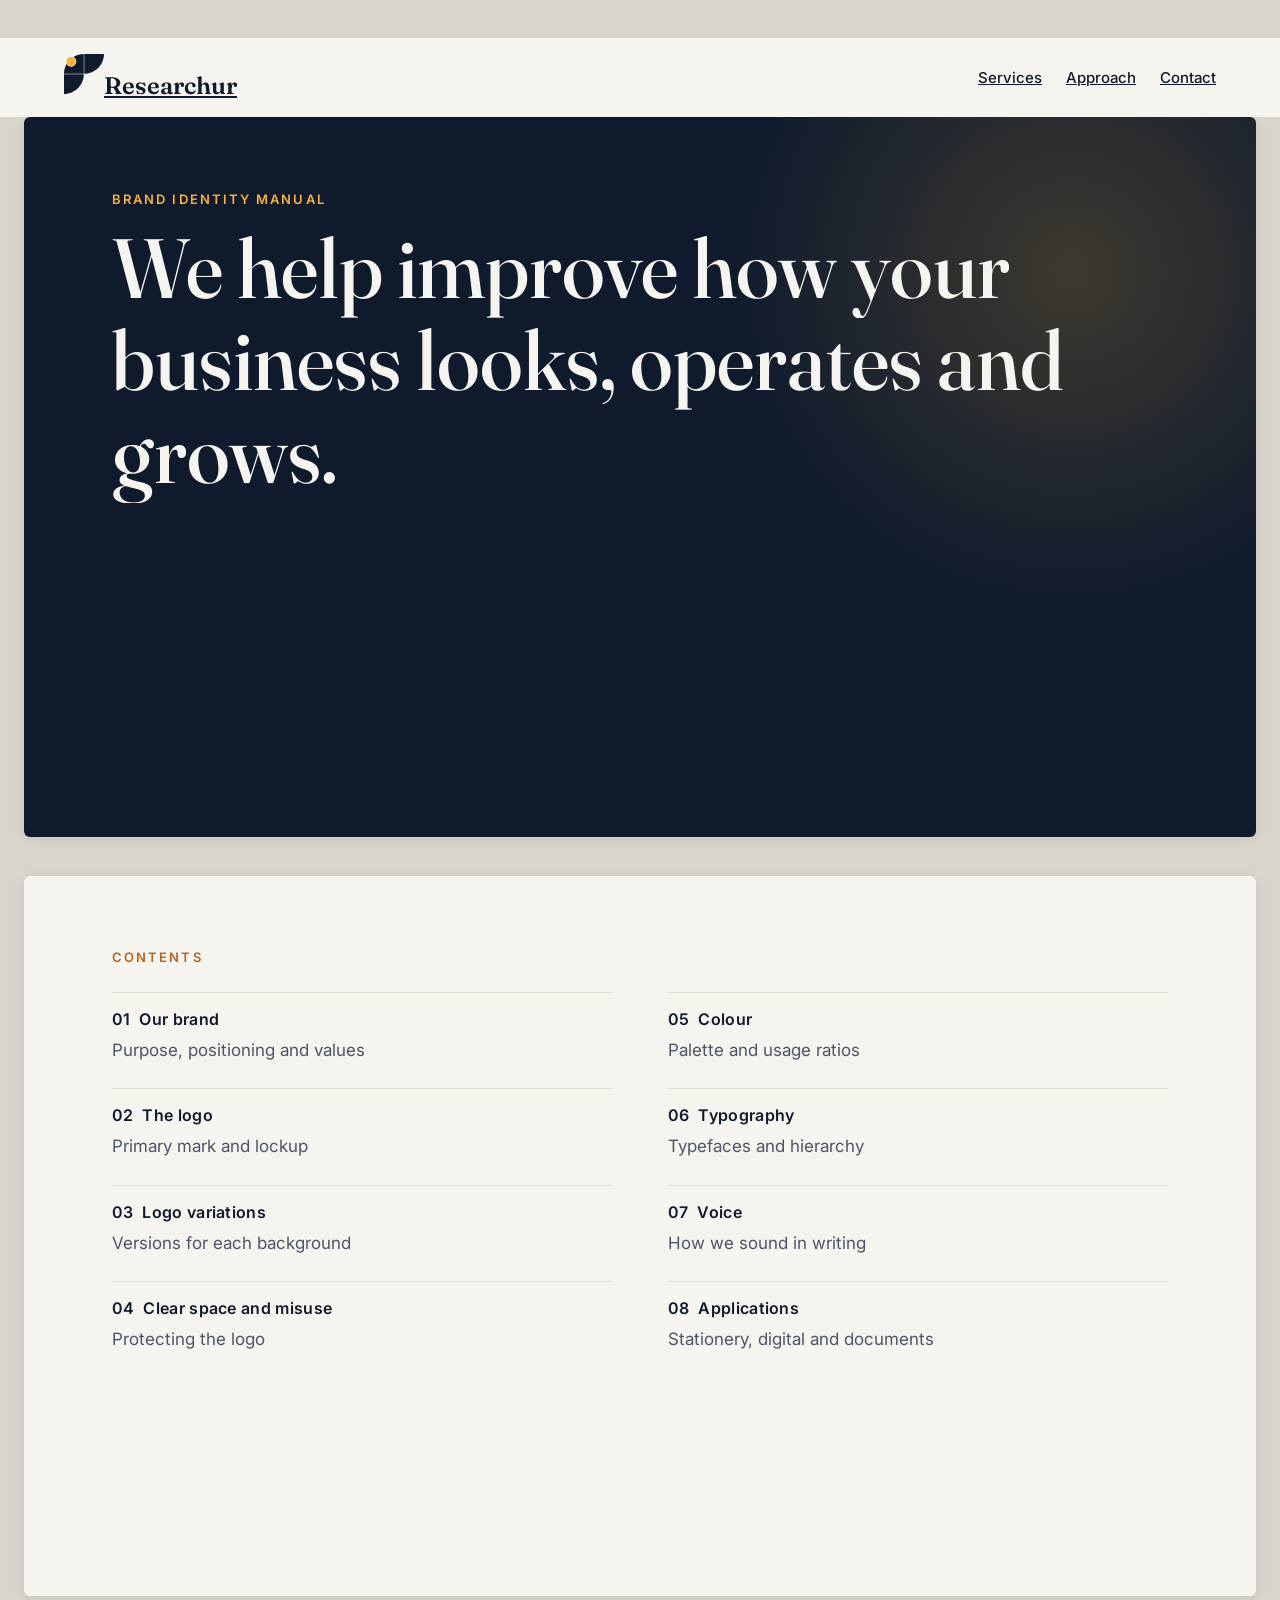
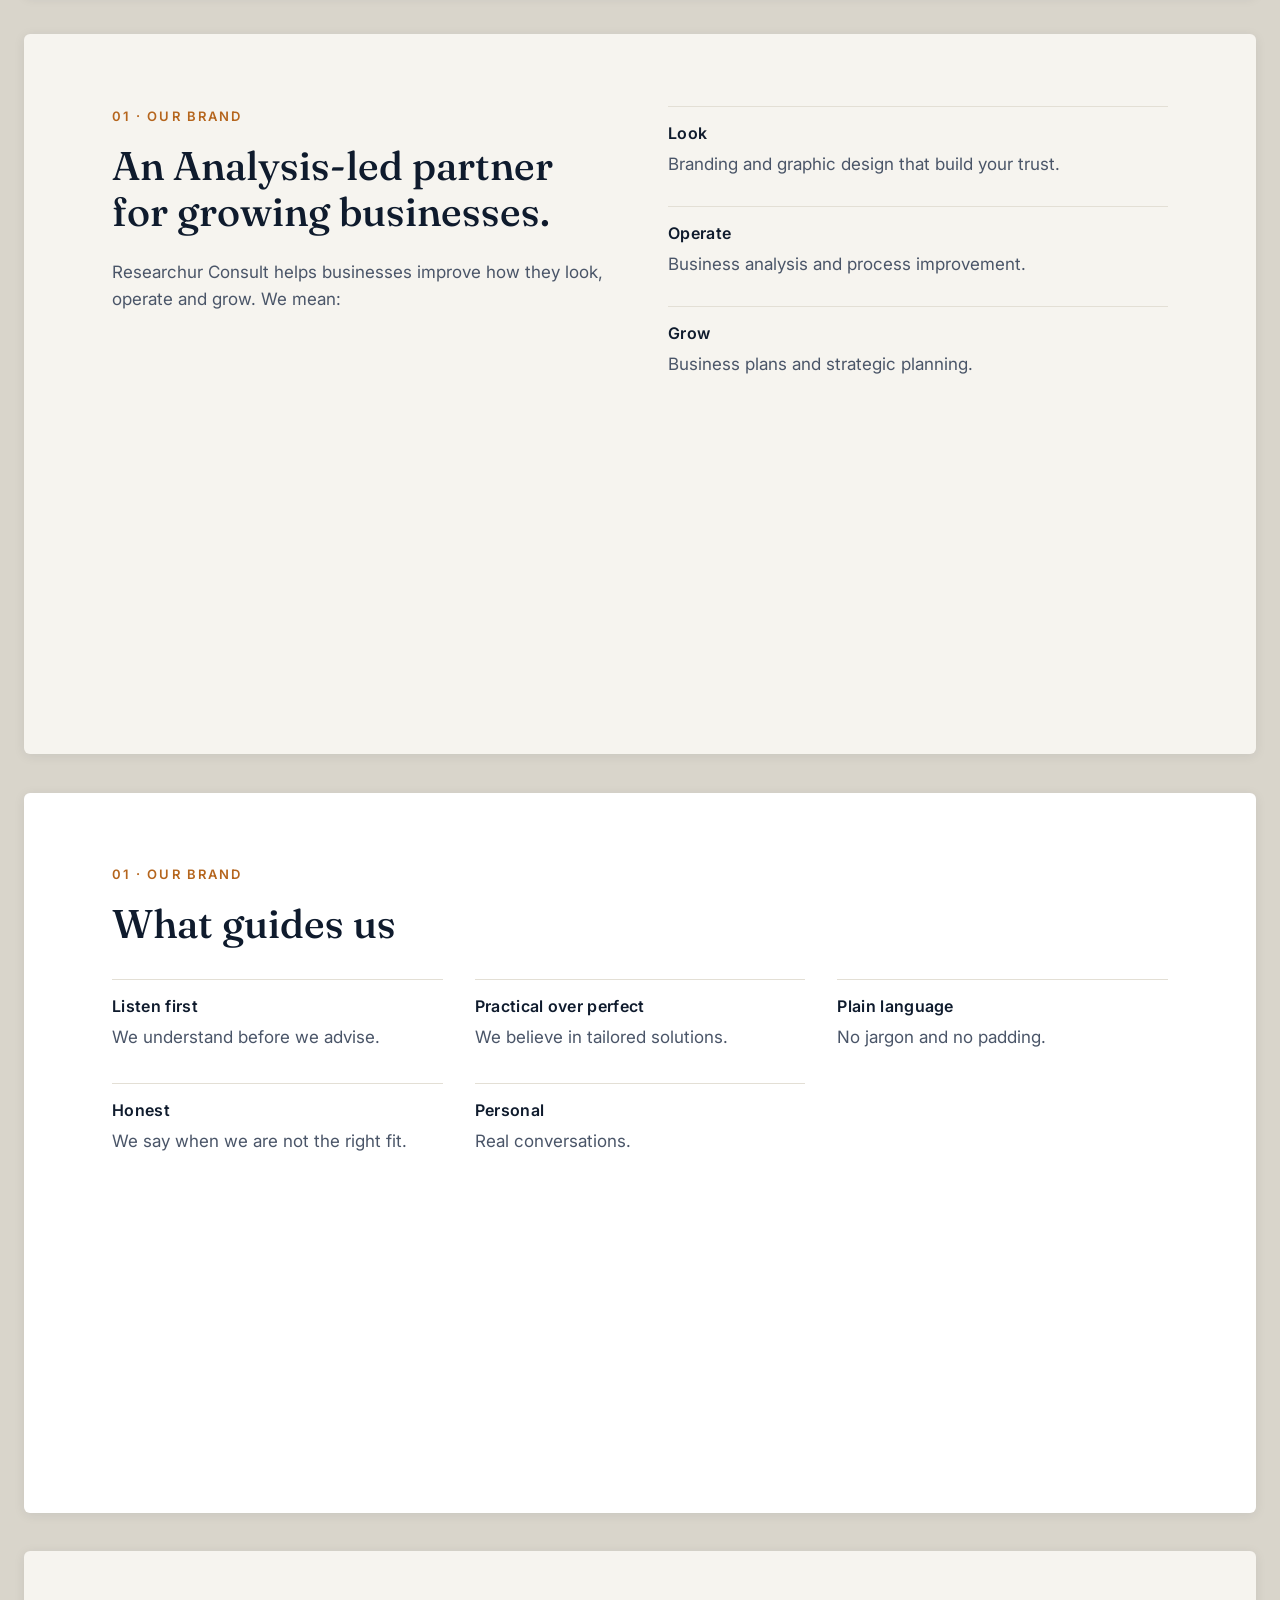
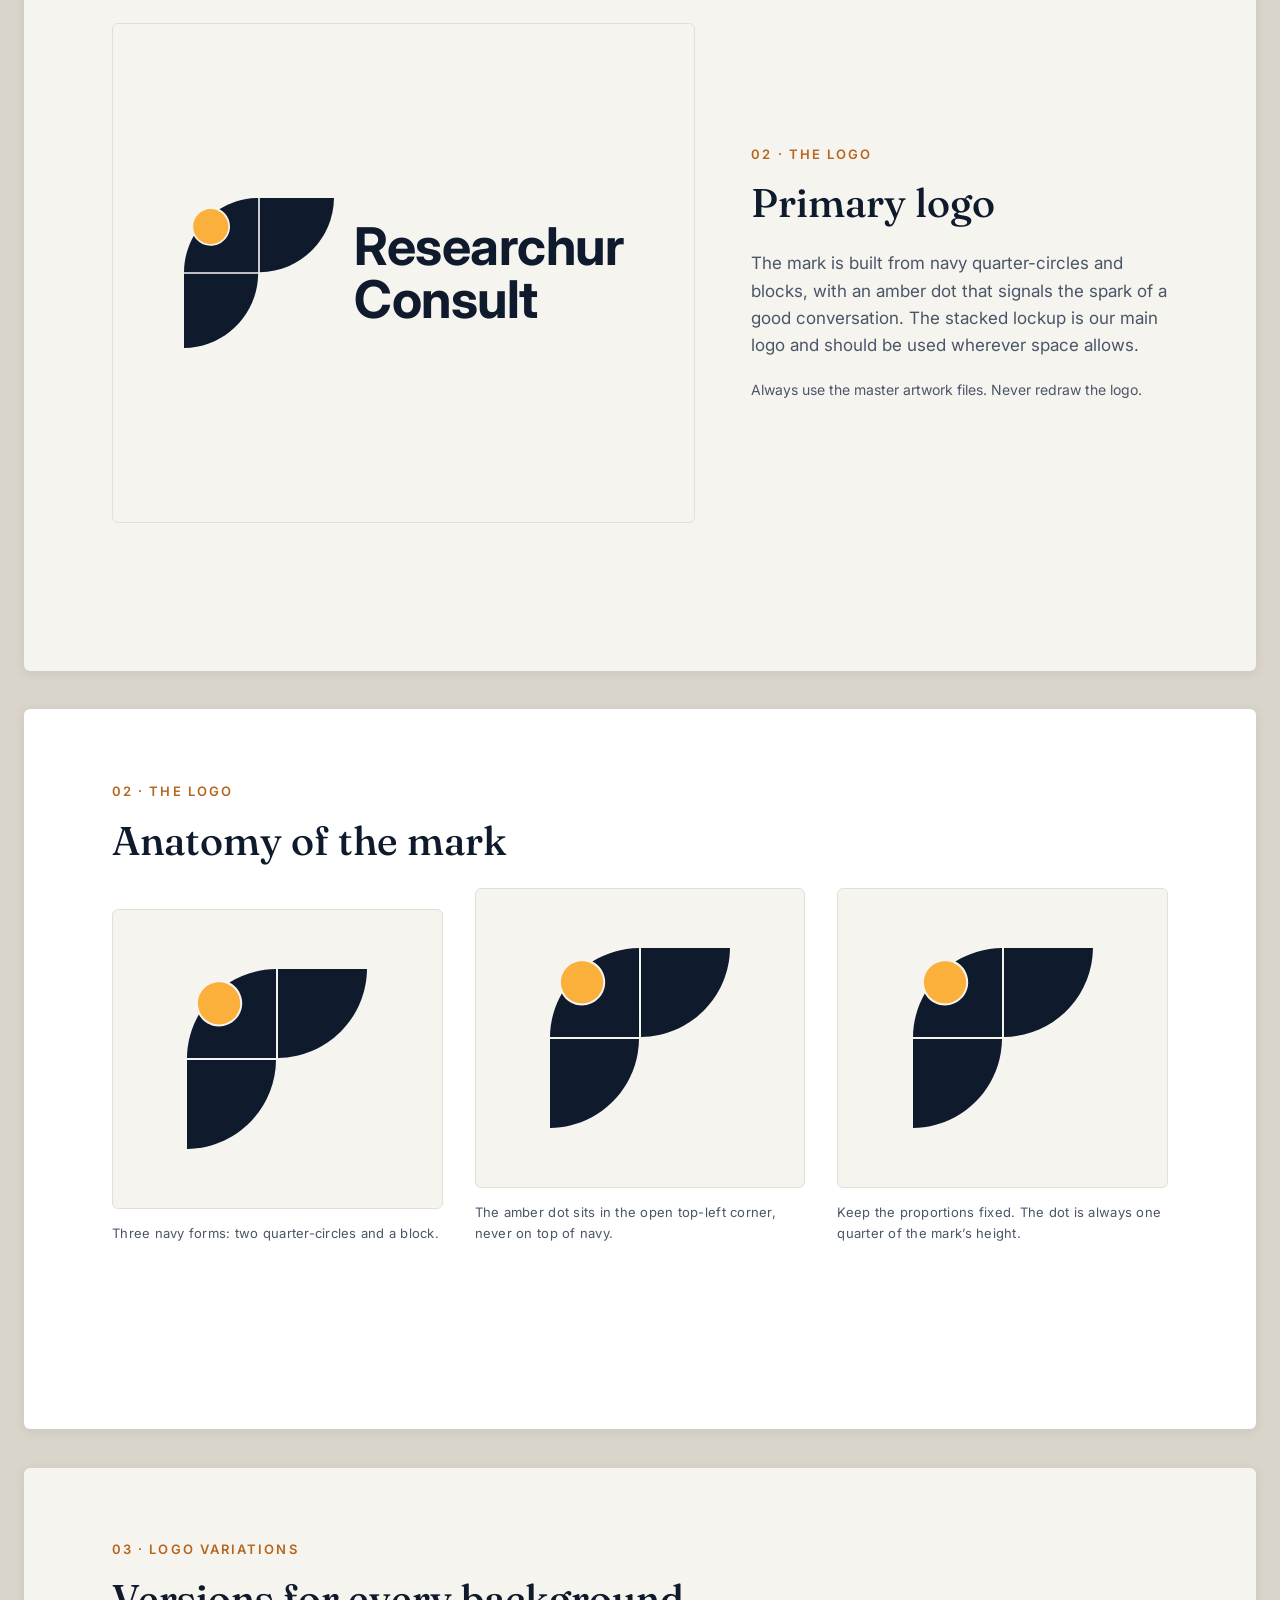
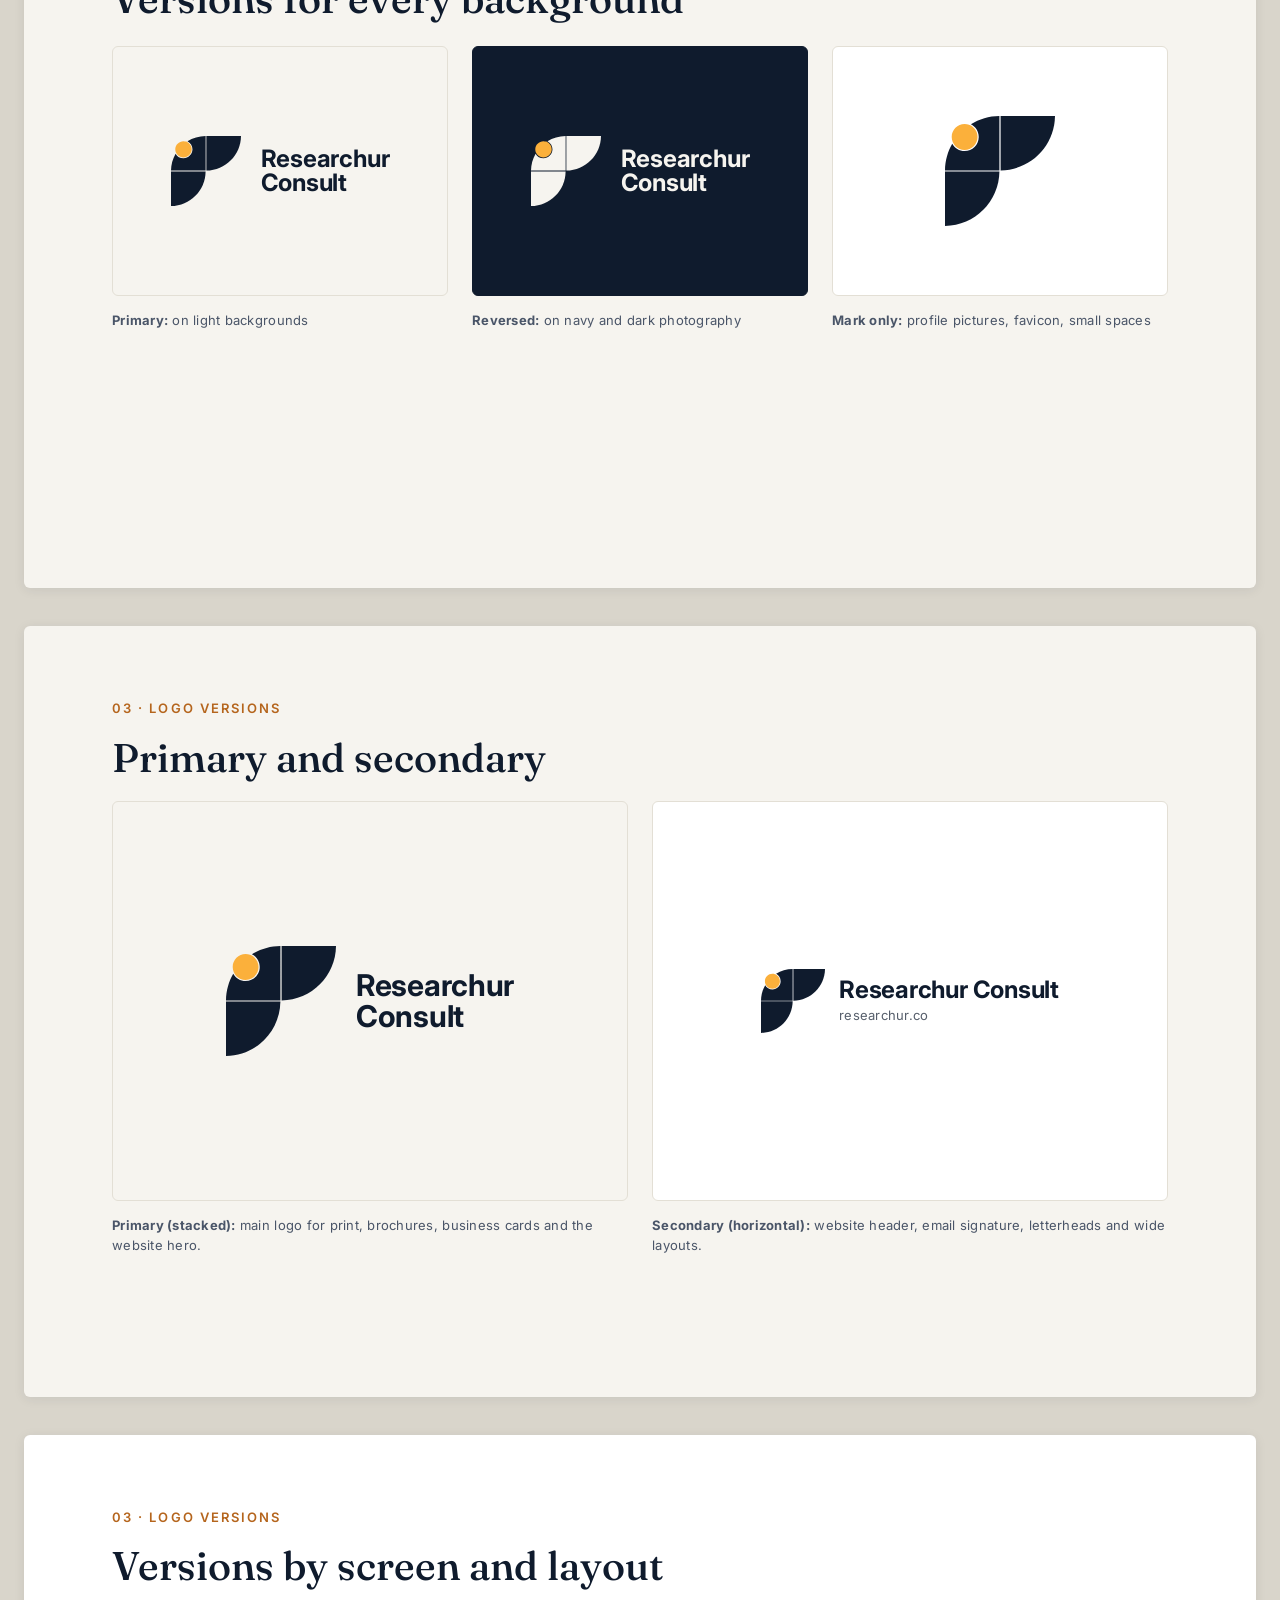
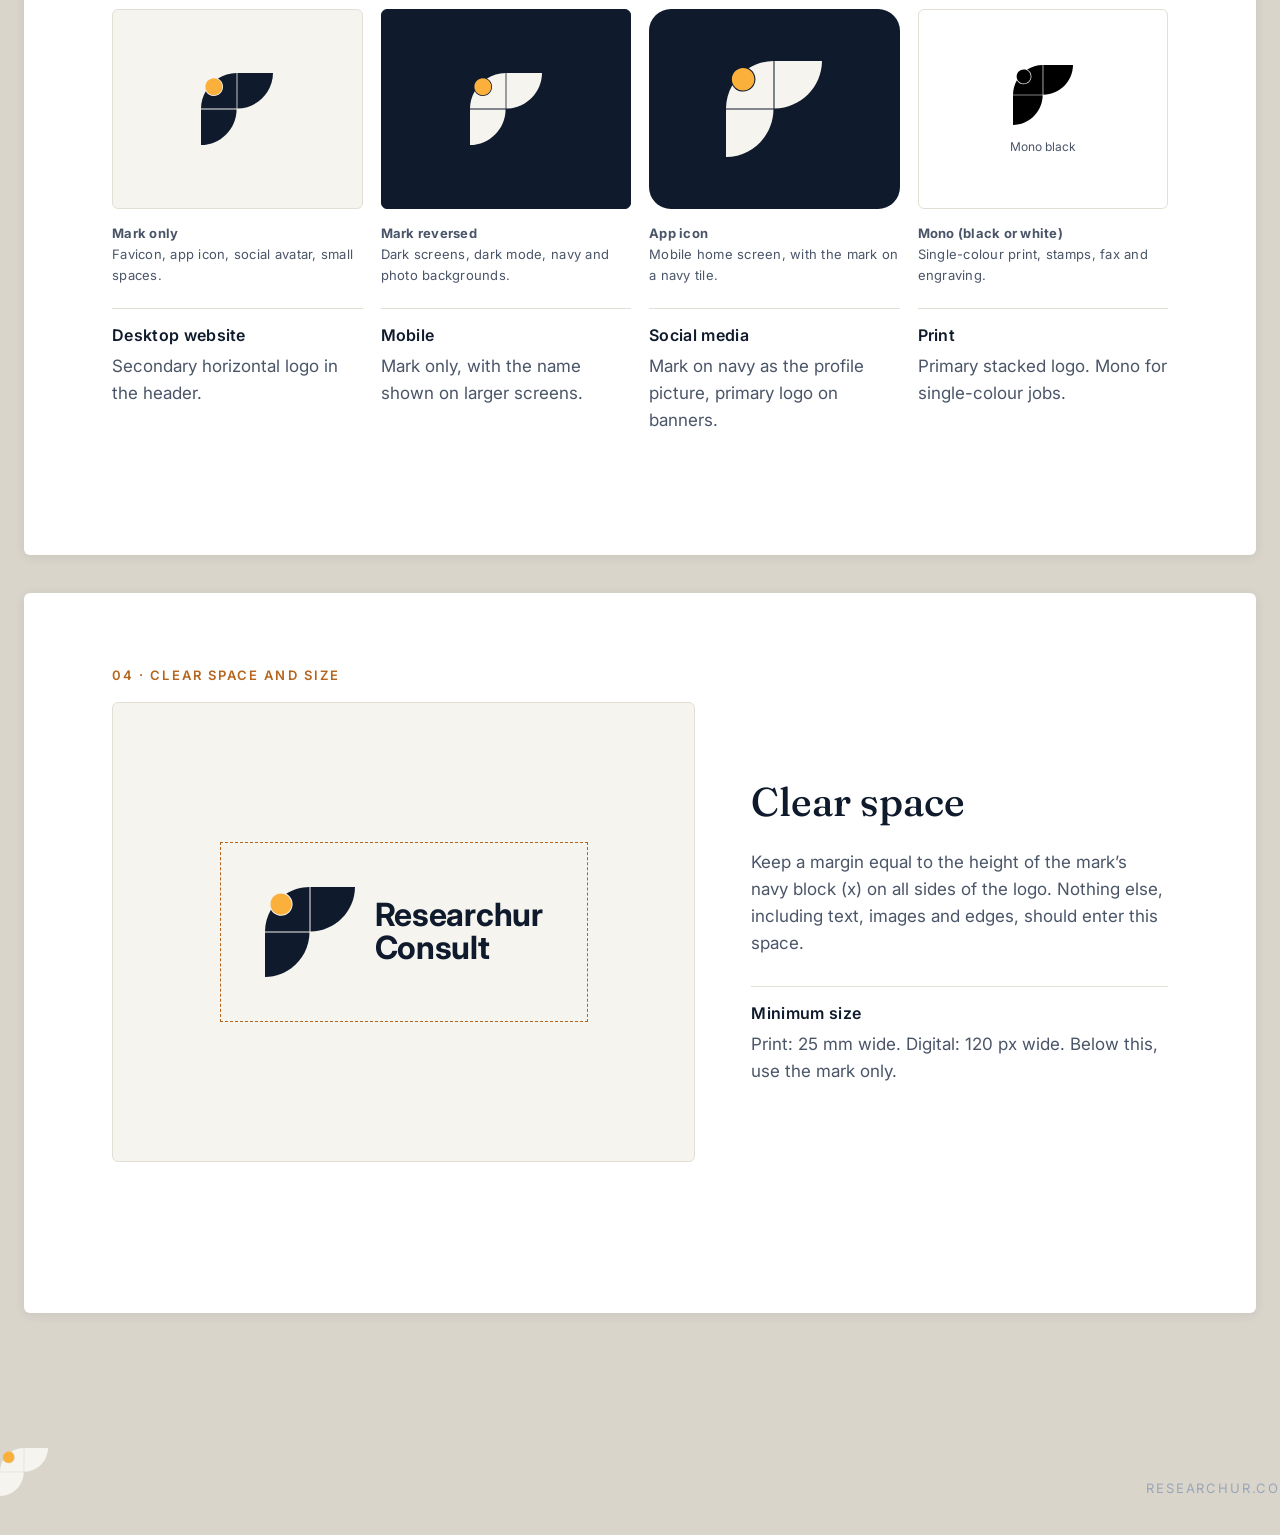
==== commit 3113f503: "Enhance styles and interactivity in our_brand.html Added CSS styles for layout and design improvemen" ====
--- a/our_brand.html
+++ b/our_brand.html
@@ -7,16 +7,101 @@
 <link rel="preconnect" href="https://fonts.googleapis.com">
 <link rel="preconnect" href="https://fonts.gstatic.com" crossorigin>
 <link href="https://fonts.googleapis.com/css2?family=Fraunces:wght@500;600&family=Inter:wght@400;500;600;700&display=swap" rel="stylesheet">
-<link rel="stylesheet" href="styles.css">  
+<style>
+:root{--navy:#0F1B2D;--paper:#F6F4EF;--white:#FFF;--amber:#FBB03B;--burnt:#B5651D;--slate:#4A5568;--line:#E3DFD5;--bg:#D9D5CB;--serif:"Fraunces",Georgia,serif;--sans:"Inter",Arial,sans-serif;box-sizing:border-box;padding-top:env(safe-area-inset-top,0px);padding-bottom:env(safe-area-inset-bottom,0px)}
+@media (prefers-color-scheme:dark){:root:not([data-theme="light"]){--bg:#070D16}}
+:root[data-theme="dark"]{--bg:#070D16}
+html{scroll-padding-top:env(safe-area-inset-top,0px);scroll-behavior:smooth}
+*{box-sizing:border-box}
+
+/* nav */
+nav{position:sticky;top:0;z-index:20;background:#F6F4EF;backdrop-filter:blur(10px);-webkit-backdrop-filter:blur(10px);border-bottom:1px solid transparent;transition:border-color .3s,box-shadow .3s}
+nav.stuck{border-color:var(--line);box-shadow:0 4px 20px rgba(15,27,45,.06)}
+.nav-in{display:flex;flex-wrap:wrap;align-items:center;justify-content:space-between;gap:16px;padding:16px 24px;max-width:1200px;margin:0 auto}
+.logo{font-family:Fraunces,serif;font-size:24px;font-weight:600;color:var(--navy)}
+.logo span{color:var(--copper)}
+.links{display:flex;flex-wrap:wrap;gap:24px;font-size:15px;font-weight:500}
+.links a{color:var(--navy);position:relative;padding:4px 0}
+.links a::after{content:"";position:absolute;left:0;bottom:0;height:2px;width:0;background:var(--copper);transition:width .3s}
+.links a:hover::after{width:100%}
+  
+ /*body */
+body{margin:0;background:var(--bg);font-family:var(--sans);color:var(--navy);padding:clamp(12px,3vw,40px) 0;-webkit-text-size-adjust:100%}
+.page{width:min(1280px,100% - clamp(16px,4vw,48px));min-height:720px;margin:0 auto clamp(16px,3vw,40px);background:var(--paper);position:relative;overflow:hidden;border-radius:6px;padding:clamp(28px,5.6vw,72px) clamp(20px,6.9vw,88px) clamp(72px,8vw,96px);box-shadow:0 2px 12px rgba(15,27,45,.08)}
+.page.dark{background:var(--navy);color:var(--paper);display:flex}
+.page.dark>div{flex:1;min-height:0;position:relative}
+.page.white{background:var(--white)}
+.page.dark::before{content:"";position:absolute;width:60%;aspect-ratio:1;right:-15%;top:-30%;background:radial-gradient(circle,rgba(251,176,59,.2),transparent 65%);animation:drift 14s ease-in-out infinite alternate;pointer-events:none}
+@keyframes drift{to{transform:translate(-8%,12%) scale(1.15)}}
+.folio{position:absolute;left:clamp(20px,6.9vw,88px);bottom:clamp(20px,3vw,40px);font-size:12px;letter-spacing:.14em;text-transform:uppercase;color:var(--slate)}
+.folio.r{left:auto;right:clamp(20px,6.9vw,88px)}
+.dark .folio{color:#9AA6B8}
+.kicker{font-size:13px;font-weight:600;letter-spacing:.16em;text-transform:uppercase;color:var(--burnt);margin:0 0 16px}
+.dark .kicker{color:var(--amber)}
+h1,h2{font-family:var(--serif);font-weight:500;margin:0}
+h1{font-size:clamp(38px,6.6vw,84px)!important;line-height:1.05}
+h2{font-size:clamp(28px,3.4vw,40px);line-height:1.15;margin-bottom:24px}
+h3{font-size:16px;font-weight:600;margin:0 0 8px;letter-spacing:.02em}
+p{font-size:17px;line-height:1.6;margin:0;color:var(--slate)}
+.dark p{color:#C9D1DD}
+.grid2{display:grid;grid-template-columns:1fr 1fr;gap:56px;height:100%}
+.grid3{display:grid;grid-template-columns:repeat(3,1fr);gap:32px}
+.rule{border-top:1px solid var(--line);padding-top:16px}
+.dark .rule{border-top-color:#2A3A52}
+.rule:hover{border-top-color:var(--amber)}
+.lockup{display:flex;align-items:center;gap:20px}
+.lockup svg{flex:none;transition:transform .6s cubic-bezier(.2,.7,.2,1)}
+.lockup:hover svg{transform:rotate(-8deg) scale(1.07)}
+.lockup .name{font-weight:700;line-height:1.02;letter-spacing:-.01em}
+.stage{display:flex;align-items:center;justify-content:center;background:var(--white);border:1px solid var(--line);border-radius:6px;height:420px}
+.stage.navy{background:var(--navy);border-color:var(--navy)}
+.stage.paper{background:var(--paper)}
+.caption{font-size:13px;color:var(--slate);margin-top:14px;letter-spacing:.02em}
+.swatch{height:260px;border-radius:6px;padding:20px;display:flex;flex-direction:column;justify-content:flex-end;cursor:pointer}
+.swatch b{font-size:18px;font-weight:600}
+.swatch span{font-size:13px;opacity:.8;margin-top:4px;line-height:1.5}
+.tdemo{font-family:var(--serif);font-weight:500}
+.list{list-style:none;padding:0;margin:0}
+.list li{padding:14px 0;border-bottom:1px solid var(--line);font-size:16px;color:var(--navy)}
+.list li:first-child{border-top:1px solid var(--line)}
+.cross{display:inline-block;width:22px;color:var(--burnt);font-weight:700;margin-right:10px}
+.misuse{border:1px dashed #C9C2B3;border-radius:6px;height:150px;display:flex;align-items:center;justify-content:center;background:var(--white);position:relative}
+.misuse .x{position:absolute;top:10px;right:12px;color:var(--burnt);font-weight:700;font-size:14px}
+#bar{position:fixed;left:0;right:0;top:env(safe-area-inset-top,0px);height:3px;background:var(--amber);transform:scaleX(0);transform-origin:0 50%;z-index:50}
+#toast{position:fixed;left:50%;bottom:calc(20px + env(safe-area-inset-bottom,0px));transform:translate(-50%,20px);background:var(--navy);color:var(--paper);padding:10px 18px;border-radius:99px;font-size:14px;opacity:0;transition:.3s;pointer-events:none;z-index:60}
+#toast.on{opacity:1;transform:translate(-50%,0)}
+.js .rv{opacity:0;transform:translateY(26px);transition:opacity .7s ease,transform .8s cubic-bezier(.2,.7,.2,1),border-color .3s;transition-delay:calc(var(--i,0)*70ms)}
+.js .in .rv{opacity:1;transform:none}
+.js .in .rv.swatch:hover{transform:translateY(-8px);transition-delay:0s}
+.js .done .rv{transition-delay:0s!important}
+.w{display:inline-block;overflow:hidden;vertical-align:top;padding-bottom:.1em}
+.w>span{display:inline-block;transform:translateY(110%);transition:transform .9s cubic-bezier(.2,.7,.2,1);transition-delay:calc(var(--i,0)*70ms)}
+.in .w>span{transform:none}
+@media(max-width:900px){
+.page{min-height:0}
+.grid2{grid-template-columns:1fr!important;gap:28px!important;height:auto!important}
+.grid3{grid-template-columns:repeat(2,1fr)!important;gap:16px!important}
+.stage{height:auto!important;min-height:240px;padding:28px 16px}
+.swatch{height:170px}
+.list{columns:1!important}
+.page.dark>div{min-height:480px}
+}
+@media(max-width:560px){
+.grid3{grid-template-columns:1fr!important}
+.lockup{gap:14px}
+.lockup .name{font-size:clamp(18px,6.2vw,30px)!important}
+.lockup svg{width:clamp(48px,18vw,90px);height:auto}
+}
+@media(prefers-reduced-motion:reduce){.js .rv,.w>span{opacity:1!important;transform:none!important;transition:none!important}.page.dark::before{animation:none}html{scroll-behavior:auto}}
+</style>
 </head>
 <body>
   
 <!-- 1 hearder -->
 <nav id="nav"><div class="nav-in">
-  <a class="logo" href="#top">
-   <div class ='lookup'><svg width="80" height="80" viewBox="0 0 40 40" style="color:var(--navy)"><use href="#mark"></use></svg>
-        <div class="name" style="font-size:32px">Researchur<br>Consult</div>
-   </div> </a>
+  <div><a class="logo" href="#top">
+    <div center-content:space-between;gap:5px><svg width="40" height="40" viewBox="0 0 40 40"><use href="#mark" style="color:#0F1B2D"/></svg><span>Researchur</span></div>
+  </a></div>
   <div class="links"><a href="#services">Services</a><a href="#approach">Approach</a><a href="#contact">Contact</a></div>
 </div></nav>
 
@@ -219,6 +304,41 @@
   </div>
 </section>
 
-<script src="script.js"></script>  
+<script>
+document.documentElement.classList.add('js');
+(function(){
+var sel='.kicker,p,.rule,.stage,.swatch,.misuse,.list li,.caption';
+document.querySelectorAll('h1').forEach(function(h){
+  var i=0;h.innerHTML=h.textContent.trim().split(/\s+/).map(function(w){return '<span class="w"><span style="--i:'+(i++)+'">'+w+'</span></span>'}).join(' ');
+});
+var pages=[].slice.call(document.querySelectorAll('.page'));
+pages.forEach(function(pg){
+  var n=0;
+  [].slice.call(pg.querySelectorAll(sel)).filter(function(e){return !e.parentElement.closest(sel)}).forEach(function(e){e.classList.add('rv');e.style.setProperty('--i',n++)});
+});
+var io=new IntersectionObserver(function(es){es.forEach(function(e){
+  if(!e.isIntersecting)return;
+  e.target.classList.add('in');io.unobserve(e.target);
+  setTimeout(function(){e.target.classList.add('done')},1800);
+})},{threshold:.12});
+pages.forEach(function(p){io.observe(p)});
+var bar=document.createElement('div');bar.id='bar';document.body.appendChild(bar);
+var tk=false;
+function upd(){var h=document.documentElement.scrollHeight-innerHeight;bar.style.transform='scaleX('+(h>0?Math.min(1,scrollY/h):0)+')';tk=false}
+addEventListener('scroll',function(){if(!tk){tk=true;requestAnimationFrame(upd)}},{passive:true});upd();
+var toast=document.createElement('div');toast.id='toast';toast.setAttribute('role','status');document.body.appendChild(toast);
+var tt;
+function copy(sw){
+  var m=sw.textContent.match(/#[0-9A-Fa-f]{6}/);if(!m)return;
+  try{navigator.clipboard.writeText(m[0])}catch(e){}
+  toast.textContent=m[0]+' copied';toast.classList.add('on');clearTimeout(tt);tt=setTimeout(function(){toast.classList.remove('on')},1600);
+}
+document.querySelectorAll('.swatch').forEach(function(s){
+  s.tabIndex=0;s.setAttribute('role','button');s.title='Click to copy hex';
+  s.addEventListener('click',function(){copy(s)});
+  s.addEventListener('keydown',function(e){if(e.key==='Enter'||e.key===' '){e.preventDefault();copy(s)}});
+});
+})();
+</script>
 </body>
 </html>
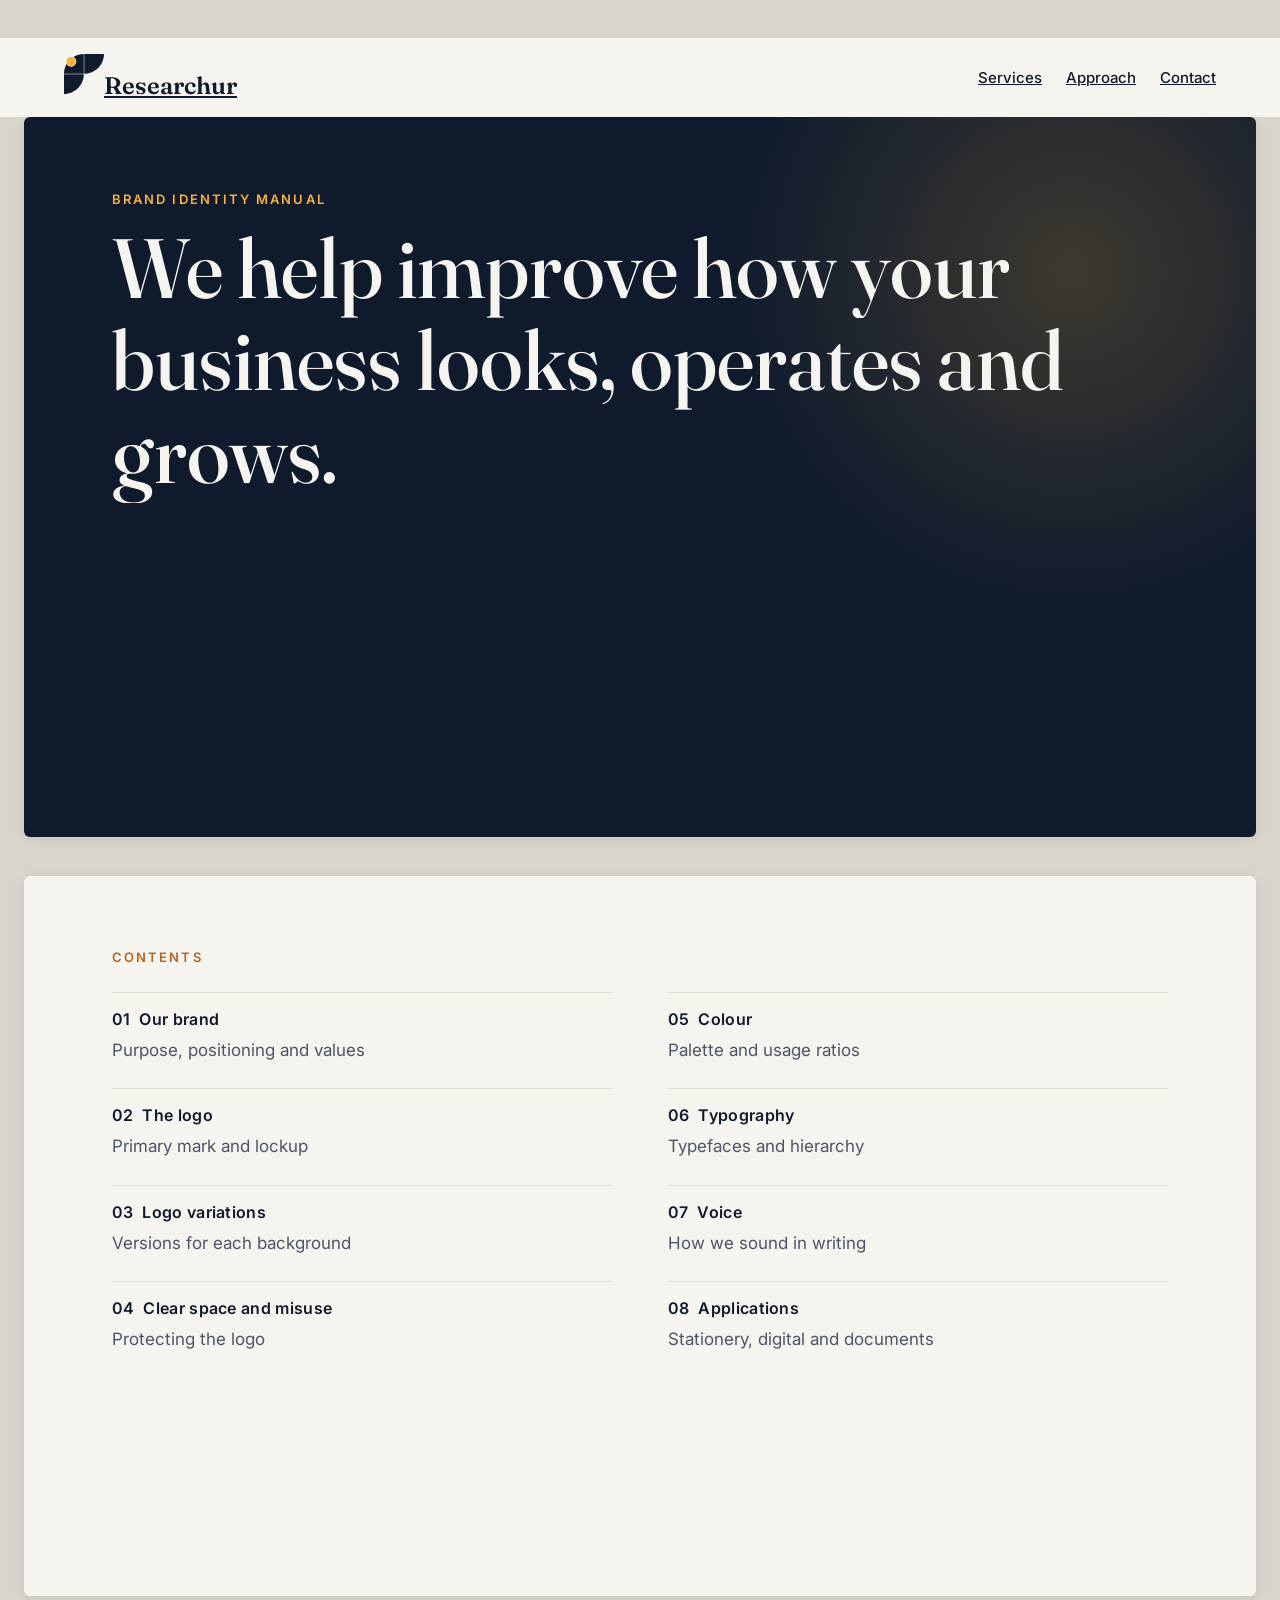
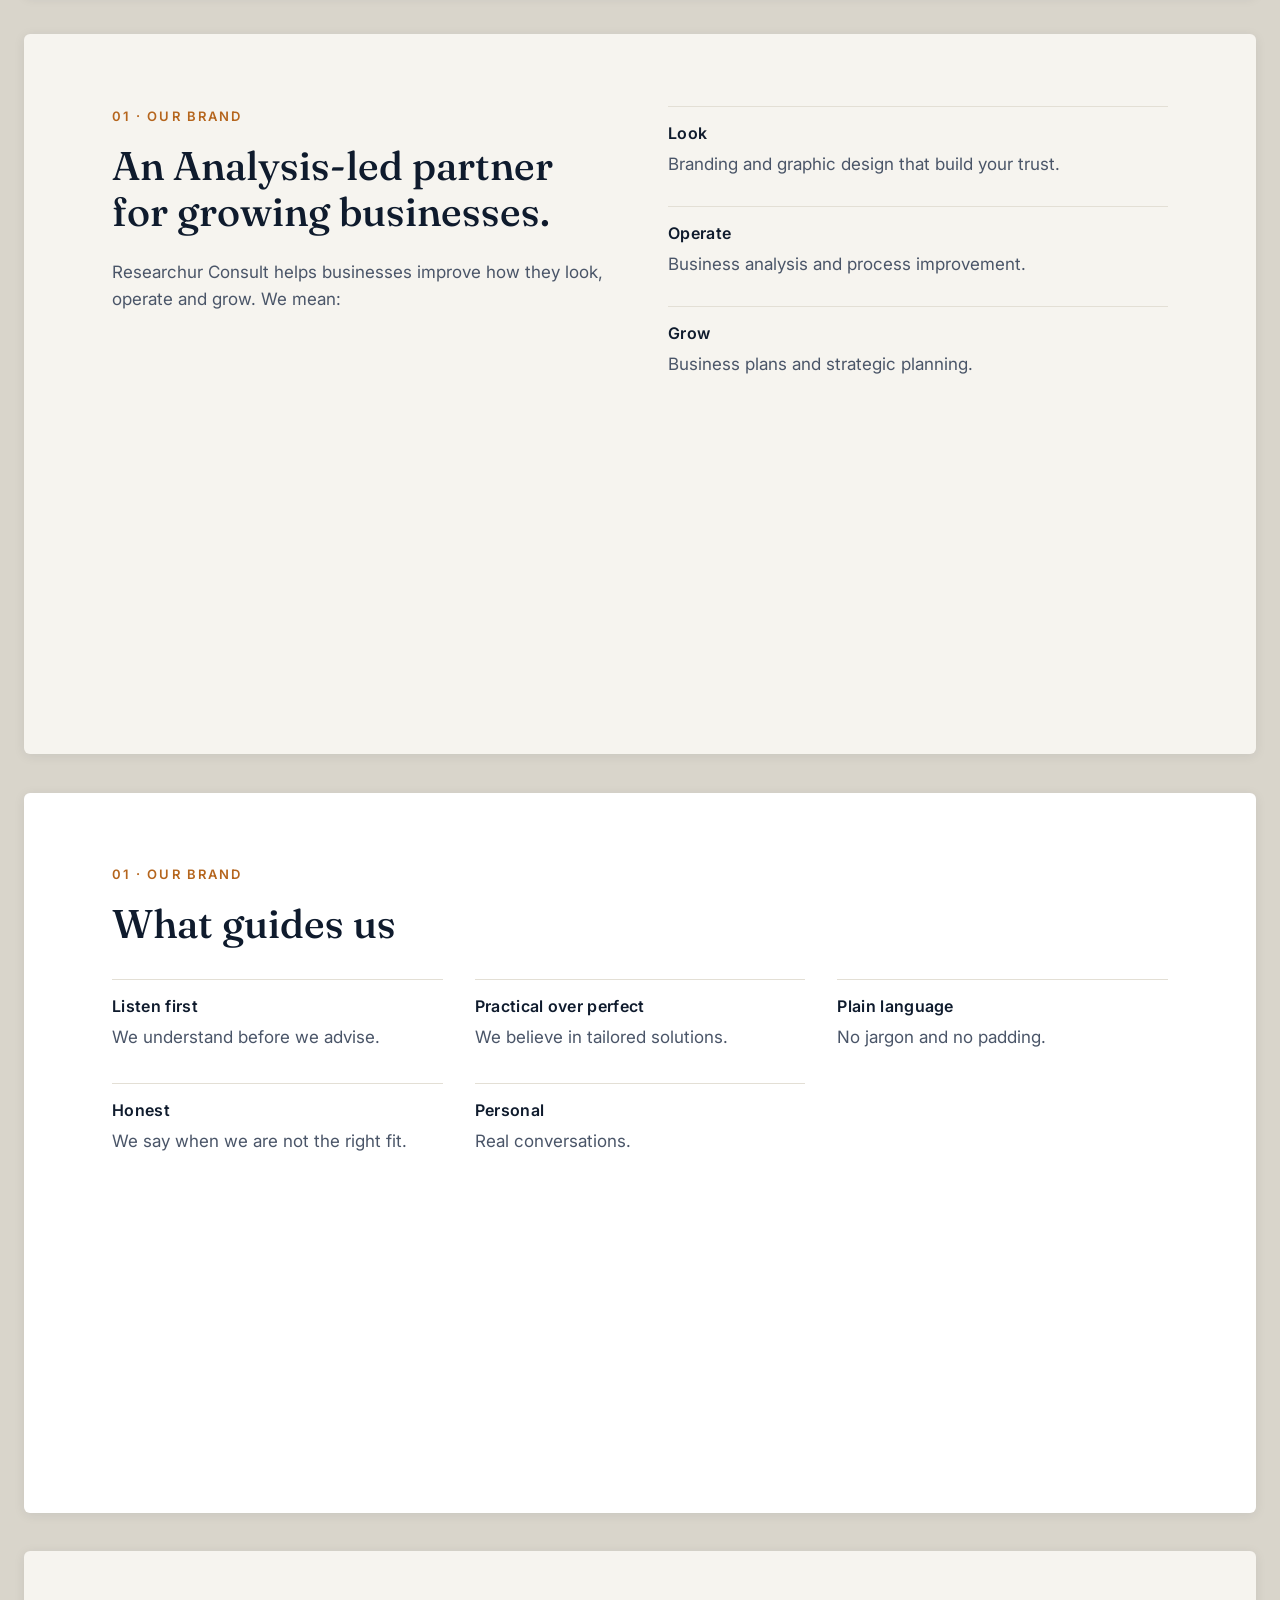
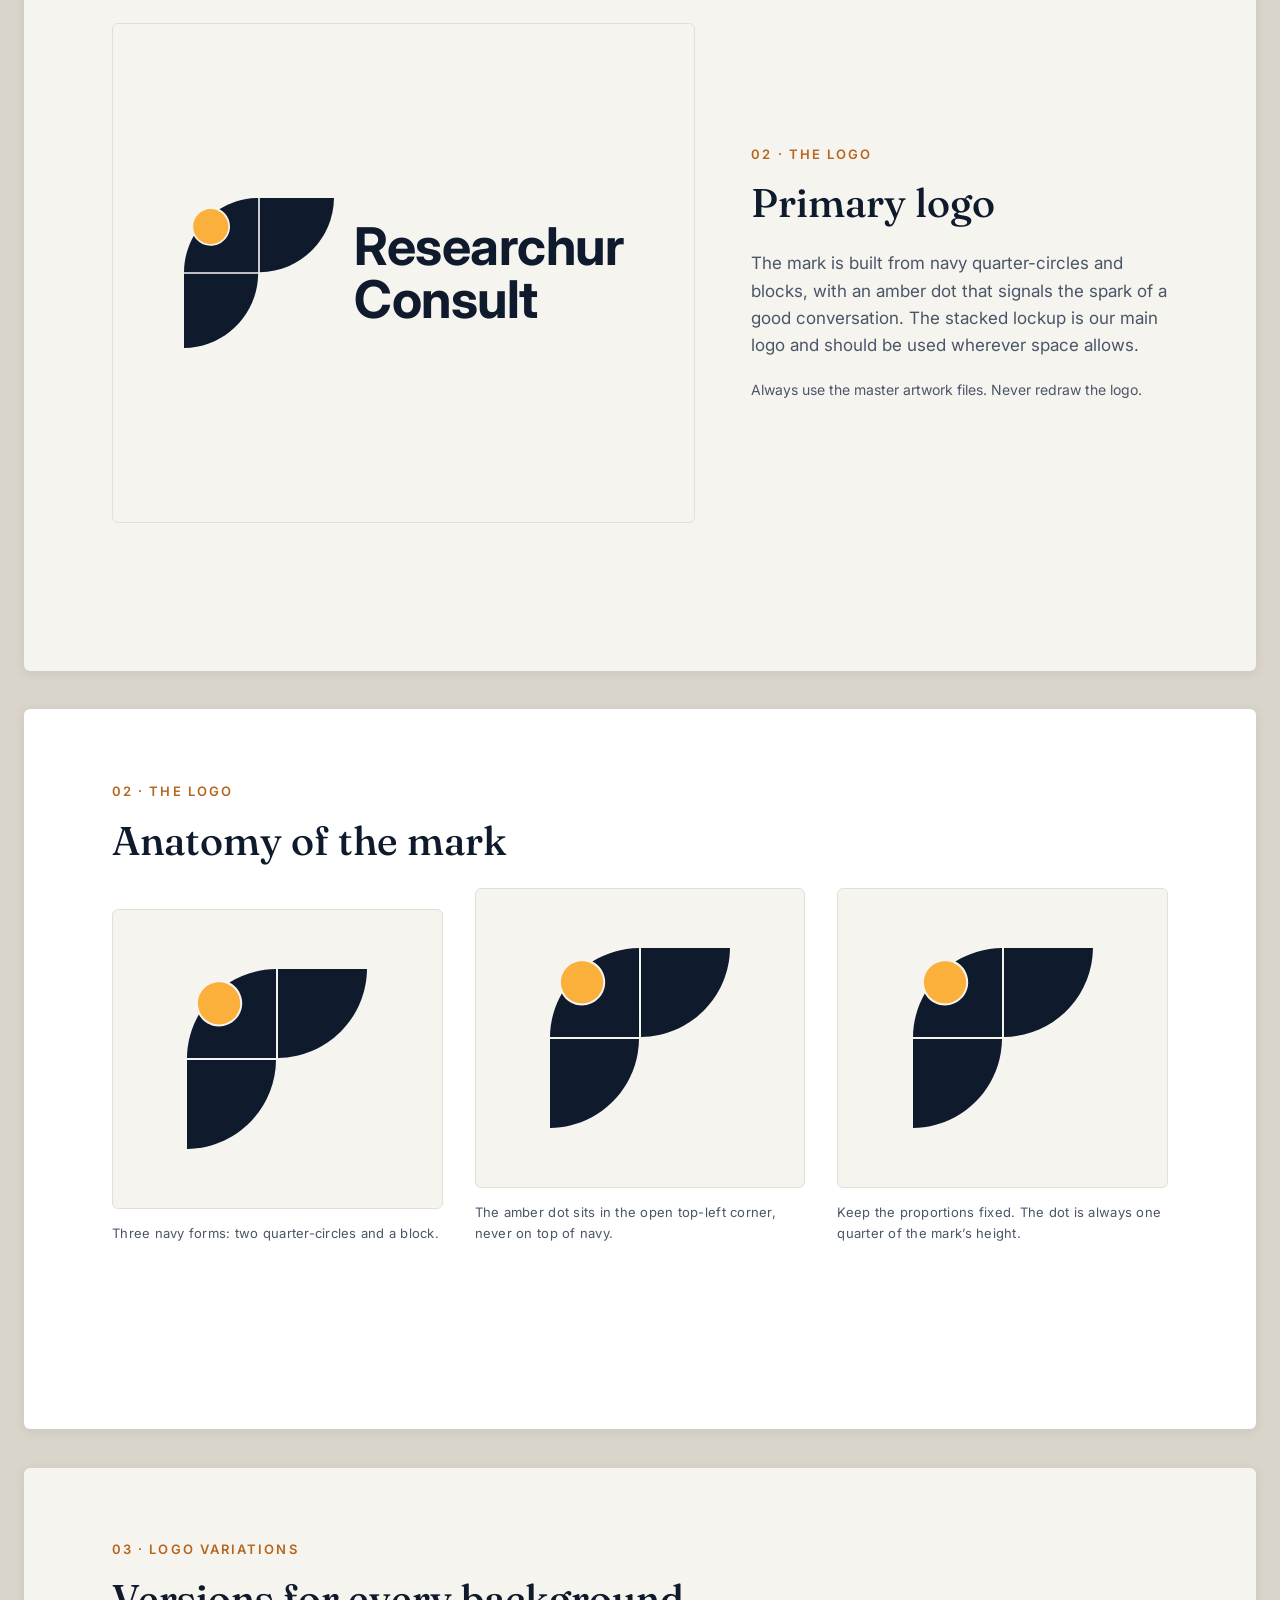
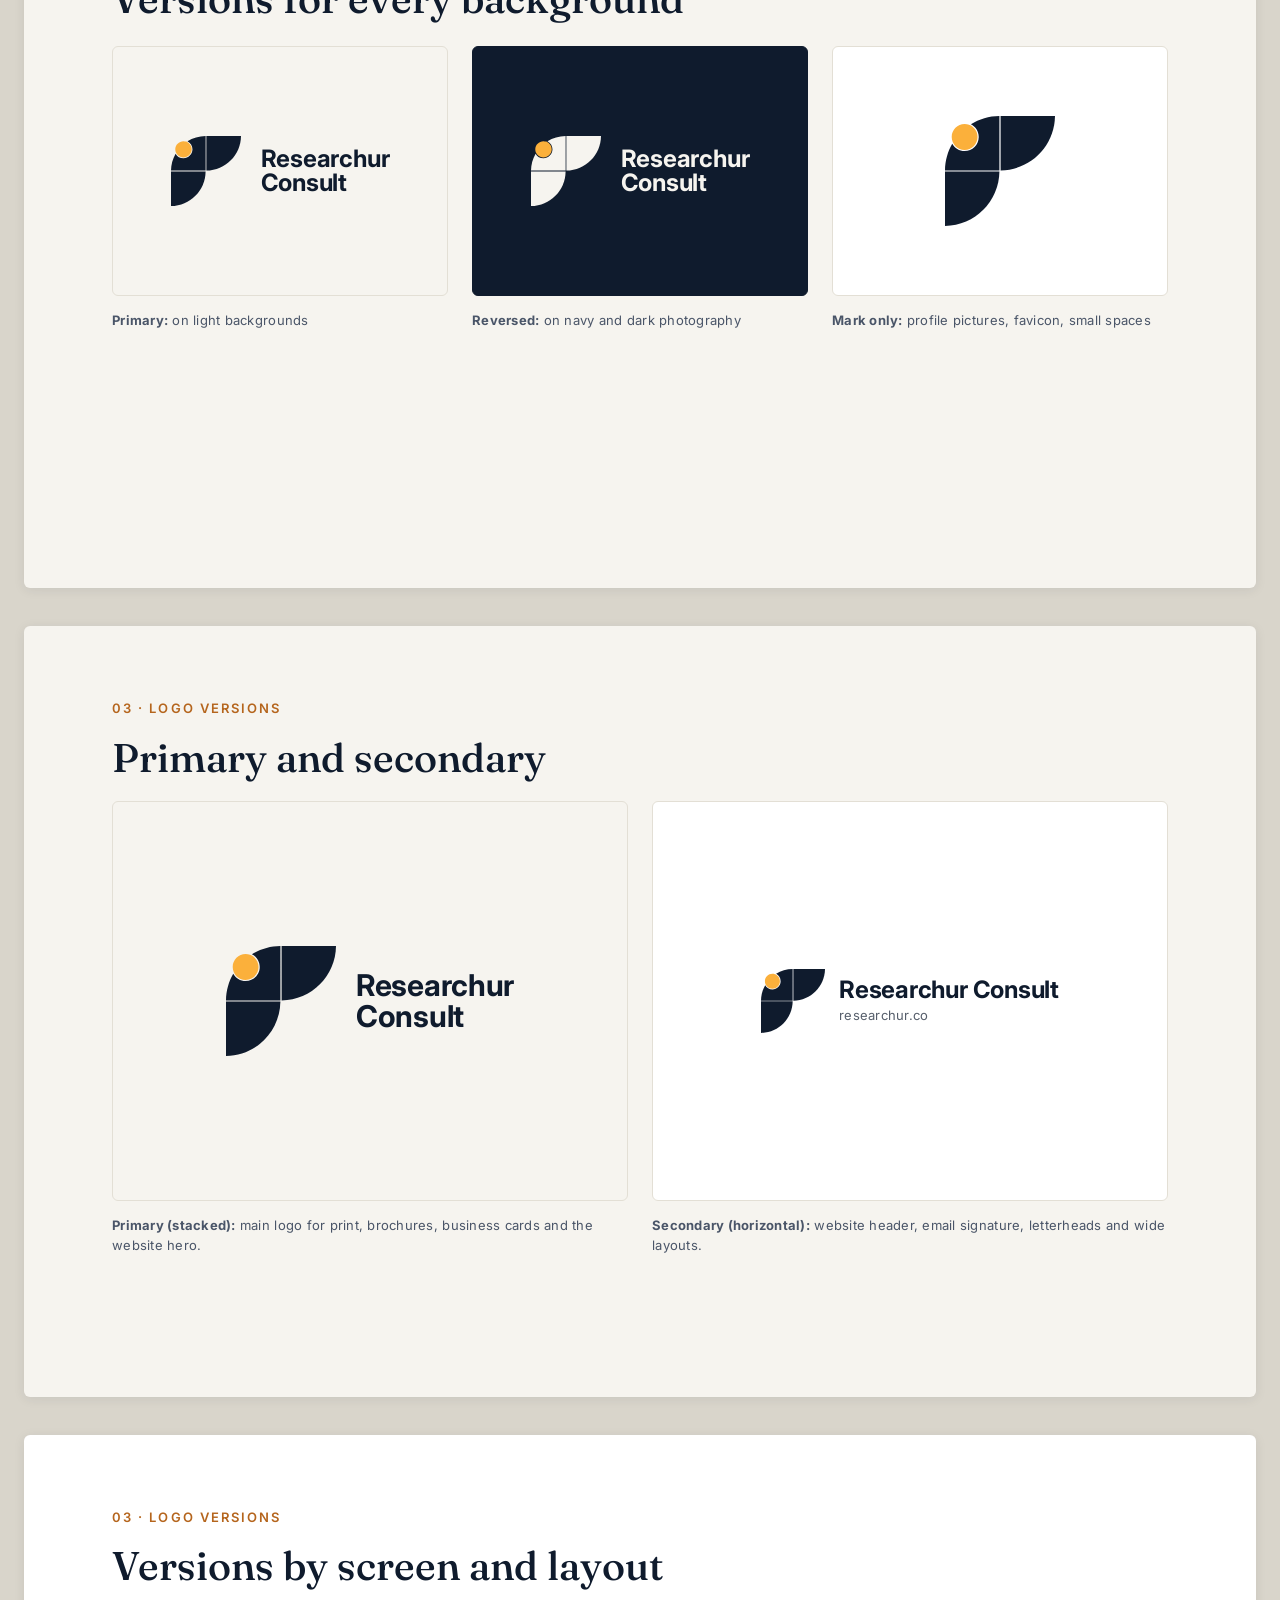
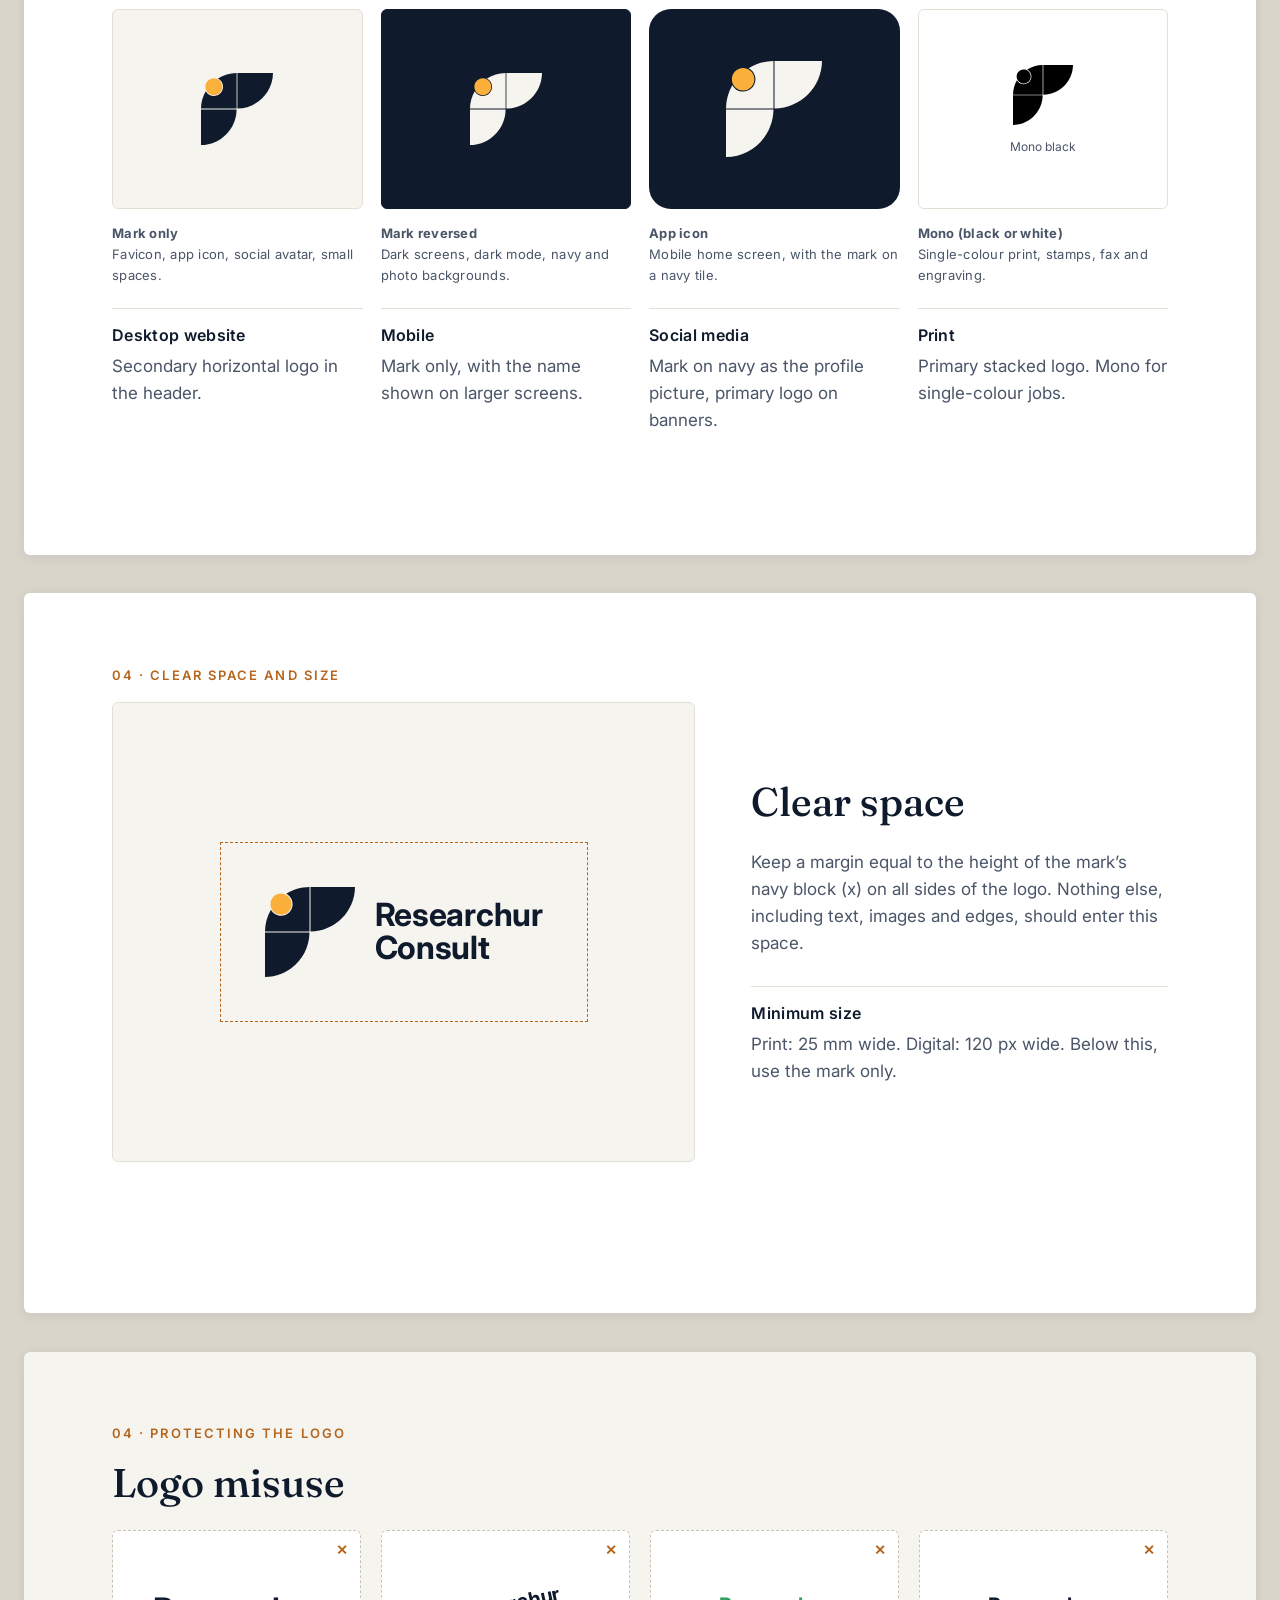
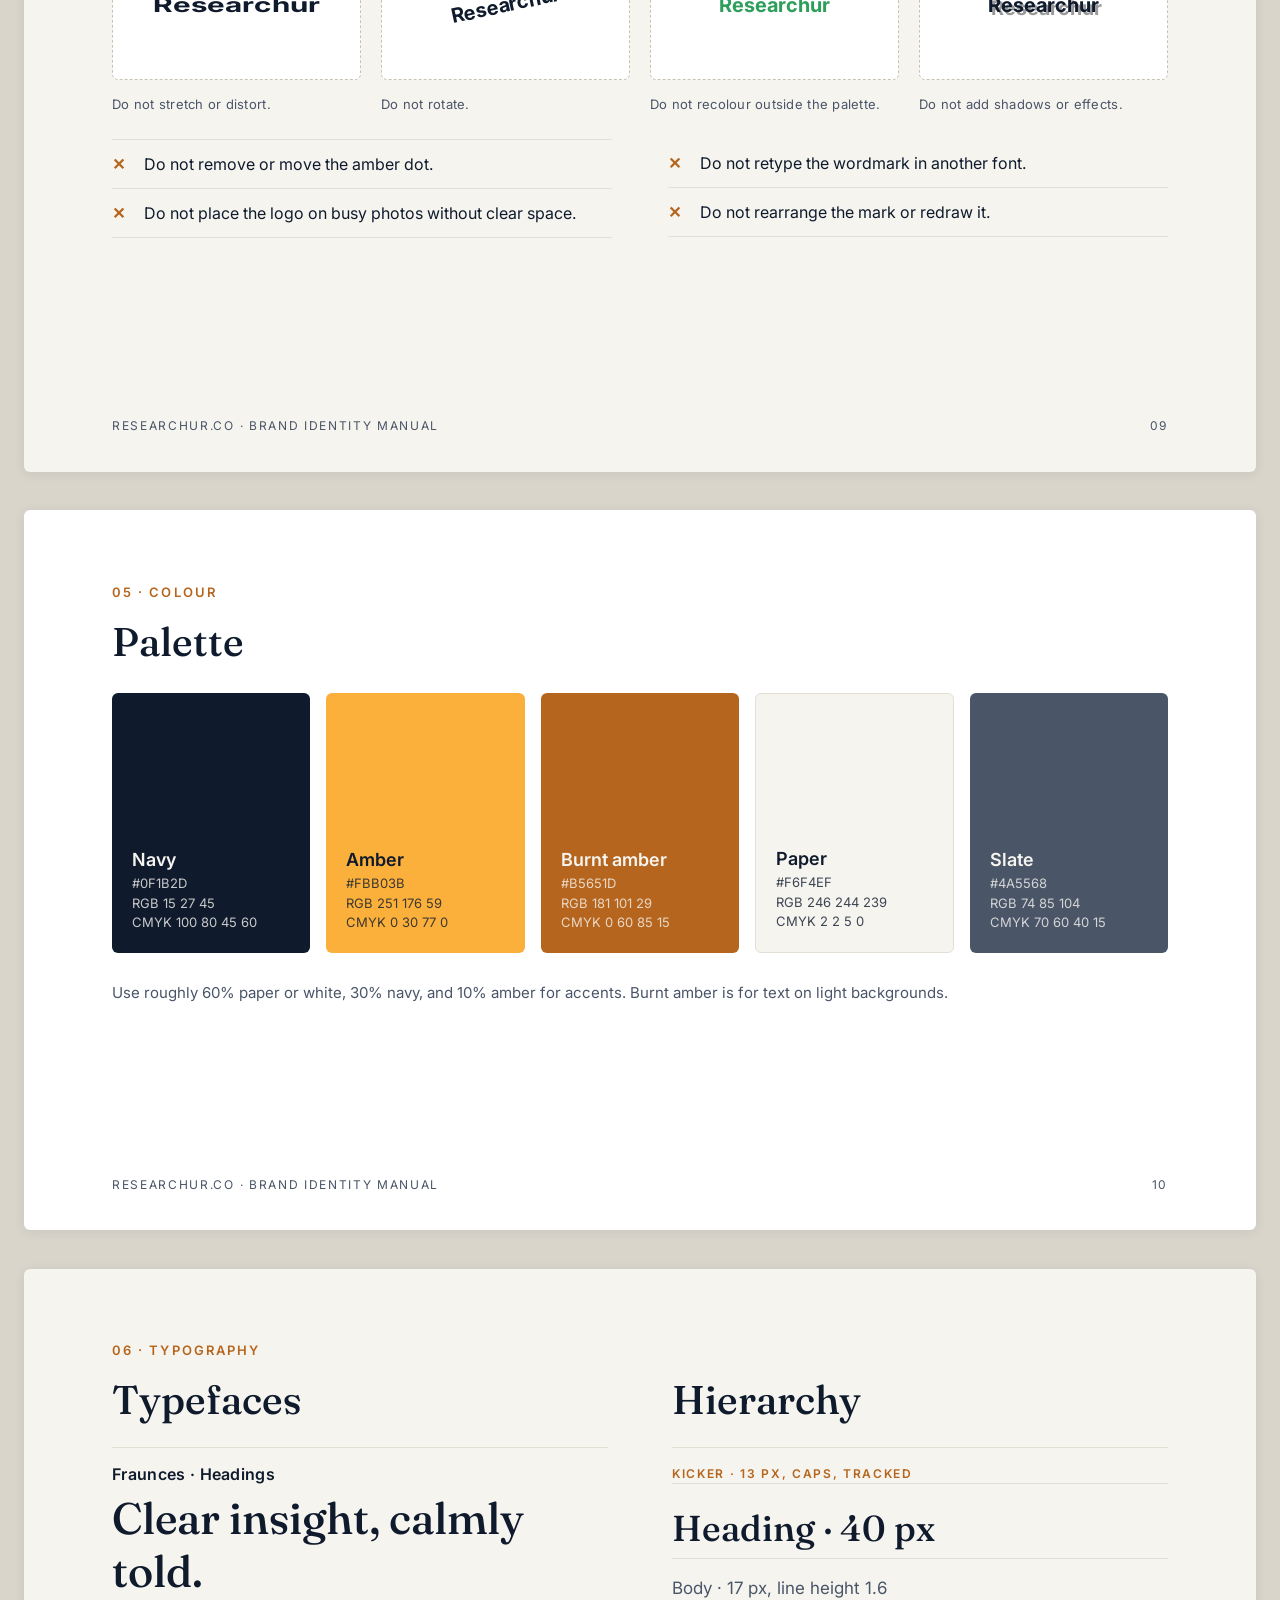
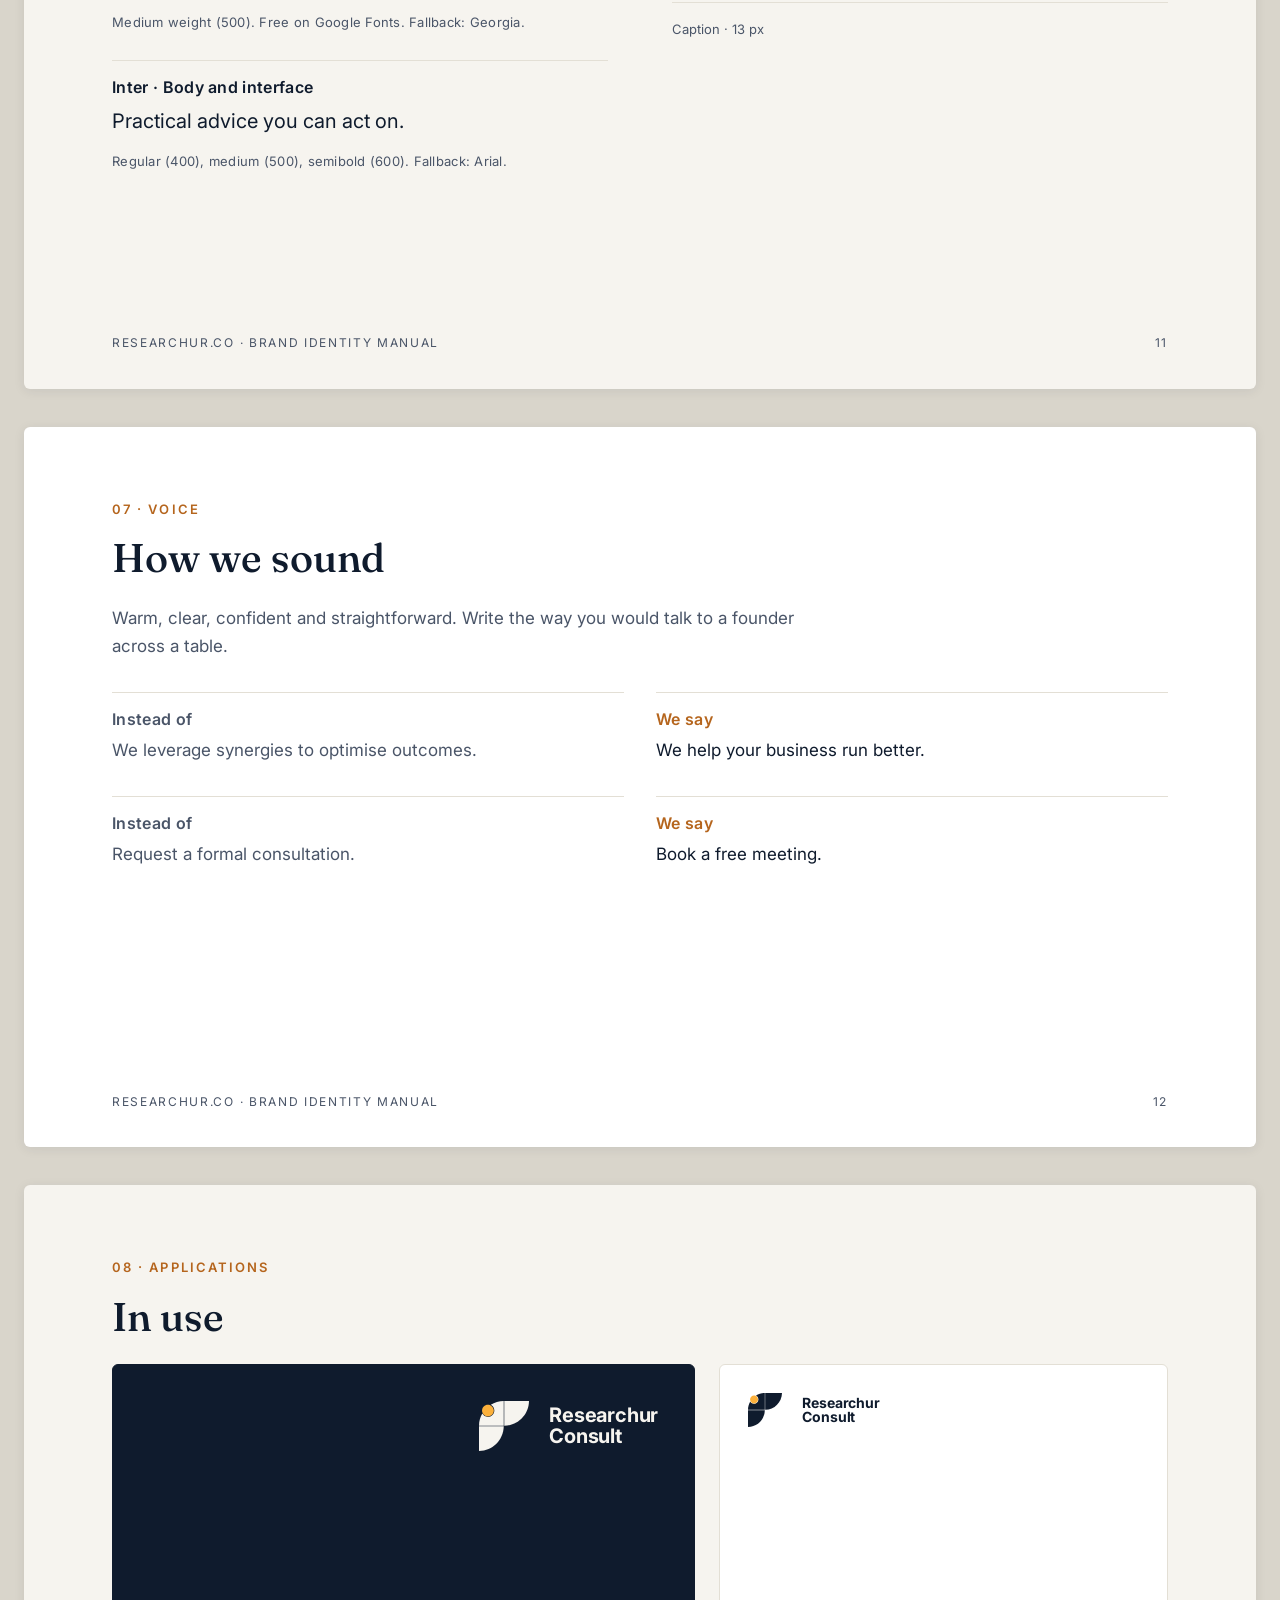
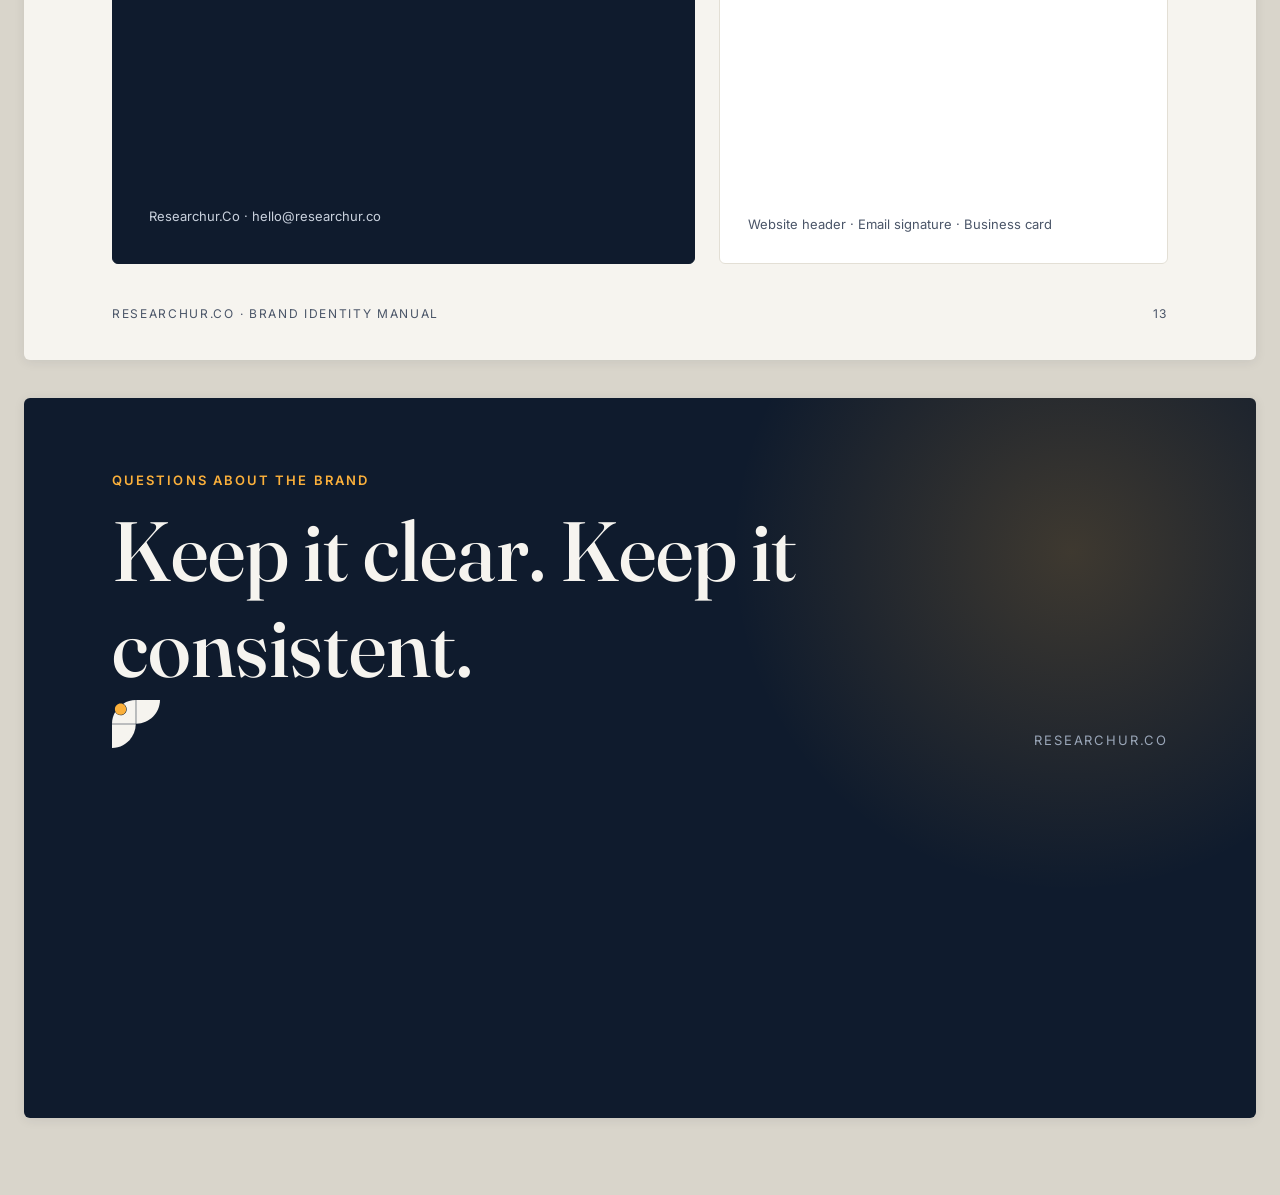
==== commit 2eceff2c: "Add logo misuse and color sections to brand manual" ====
--- a/our_brand.html
+++ b/our_brand.html
@@ -293,6 +293,108 @@
   </div>
 </section>
 
+
+<!-- 9 Misuse -->
+<section class="page">
+  <p class="kicker">04 · Protecting the logo</p>
+  <h2 style="margin-bottom:24px">Logo misuse</h2>
+  <div class="grid3" style="grid-template-columns:repeat(4,1fr);gap:20px">
+    <div><div class="misuse"><span class="x">✕</span><span style="transform:scaleX(1.5);font-weight:700;font-size:20px">Researchur</span></div><p class="caption">Do not stretch or distort.</p></div>
+    <div><div class="misuse"><span class="x">✕</span><span style="transform:rotate(-12deg);font-weight:700;font-size:20px;color:var(--navy)">Researchur</span></div><p class="caption">Do not rotate.</p></div>
+    <div><div class="misuse"><span class="x">✕</span><span style="font-weight:700;font-size:20px;color:#2E9E5B">Researchur</span></div><p class="caption">Do not recolour outside the palette.</p></div>
+    <div><div class="misuse"><span class="x">✕</span><span style="text-shadow:3px 3px 0 #999;font-weight:700;font-size:20px">Researchur</span></div><p class="caption">Do not add shadows or effects.</p></div>
+  </div>
+  <ul class="list" style="margin-top:24px;columns:2;column-gap:56px">
+    <li><span class="cross">✕</span>Do not remove or move the amber dot.</li>
+    <li><span class="cross">✕</span>Do not place the logo on busy photos without clear space.</li>
+    <li><span class="cross">✕</span>Do not retype the wordmark in another font.</li>
+    <li><span class="cross">✕</span>Do not rearrange the mark or redraw it.</li>
+  </ul>
+  <span class="folio">Researchur.Co · Brand identity manual</span>
+  <span class="folio r">09</span>
+</section>
+
+<!-- 10 Colour -->
+<section class="page white">
+  <p class="kicker">05 · Colour</p>
+  <h2 style="margin-bottom:28px">Palette</h2>
+  <div class="grid3" style="grid-template-columns:repeat(5,1fr);gap:16px">
+    <div class="swatch" style="background:var(--navy);color:var(--paper)"><b>Navy</b><span>#0F1B2D<br>RGB 15 27 45<br>CMYK 100 80 45 60</span></div>
+    <div class="swatch" style="background:var(--amber);color:var(--navy)"><b>Amber</b><span>#FBB03B<br>RGB 251 176 59<br>CMYK 0 30 77 0</span></div>
+    <div class="swatch" style="background:var(--burnt);color:var(--paper)"><b>Burnt amber</b><span>#B5651D<br>RGB 181 101 29<br>CMYK 0 60 85 15</span></div>
+    <div class="swatch" style="background:var(--paper);color:var(--navy);border:1px solid var(--line)"><b>Paper</b><span>#F6F4EF<br>RGB 246 244 239<br>CMYK 2 2 5 0</span></div>
+    <div class="swatch" style="background:var(--slate);color:var(--paper)"><b>Slate</b><span>#4A5568<br>RGB 74 85 104<br>CMYK 70 60 40 15</span></div>
+  </div>
+  <p style="margin-top:28px;font-size:15px">Use roughly 60% paper or white, 30% navy, and 10% amber for accents. Burnt amber is for text on light backgrounds.</p>
+  <span class="folio">Researchur.Co · Brand identity manual</span>
+  <span class="folio r">10</span>
+</section>
+
+<!-- 11 Typography -->
+<section class="page">
+  <p class="kicker">06 · Typography</p>
+  <div class="grid2" style="grid-template-columns:1fr 1fr;gap:64px">
+    <div>
+      <h2>Typefaces</h2>
+      <div class="rule"><h3>Fraunces · Headings</h3><p class="tdemo" style="font-size:44px;color:var(--navy);line-height:1.2">Clear insight, calmly told.</p><p class="caption">Medium weight (500). Free on Google Fonts. Fallback: Georgia.</p></div>
+      <div class="rule" style="margin-top:28px"><h3>Inter · Body and interface</h3><p style="font-size:20px;color:var(--navy);font-family:var(--sans)">Practical advice you can act on.</p><p class="caption">Regular (400), medium (500), semibold (600). Fallback: Arial.</p></div>
+    </div>
+    <div>
+      <h2>Hierarchy</h2>
+      <div class="rule"><p style="font-size:12px;letter-spacing:.14em;text-transform:uppercase;color:var(--burnt);font-weight:600">Kicker · 13 px, caps, tracked</p></div>
+      <div class="rule"><p class="tdemo" style="font-size:36px;color:var(--navy)">Heading · 40 px</p></div>
+      <div class="rule"><p style="font-size:17px;color:var(--slate)">Body · 17 px, line height 1.6</p></div>
+      <div class="rule"><p style="font-size:13px;color:var(--slate)">Caption · 13 px</p></div>
+    </div>
+  </div>
+  <span class="folio">Researchur.Co · Brand identity manual</span>
+  <span class="folio r">11</span>
+</section>
+
+<!-- 12 Voice -->
+<section class="page white">
+  <p class="kicker">07 · Voice</p>
+  <h2>How we sound</h2>
+  <p style="max-width:720px;margin-bottom:32px">Warm, clear, confident and straightforward. Write the way you would talk to a founder across a table.</p>
+  <div class="grid2" style="height:auto;grid-template-columns:1fr 1fr;gap:32px">
+    <div class="rule"><h3 style="color:var(--slate)">Instead of</h3><p>We leverage synergies to optimise outcomes.</p></div>
+    <div class="rule"><h3 style="color:var(--burnt)">We say</h3><p style="color:var(--navy)">We help your business run better.</p></div>
+    <div class="rule"><h3 style="color:var(--slate)">Instead of</h3><p>Request a formal consultation.</p></div>
+    <div class="rule"><h3 style="color:var(--burnt)">We say</h3><p style="color:var(--navy)">Book a free meeting.</p></div>
+  </div>
+  <span class="folio">Researchur.Co · Brand identity manual</span>
+  <span class="folio r">12</span>
+</section>
+
+<!-- 13 Applications -->
+<section class="page">
+  <p class="kicker">08 · Applications</p>
+  <h2 style="margin-bottom:24px">In use</h2>
+  <div class="grid2" style="grid-template-columns:1.3fr 1fr;gap:24px;height:500px">
+    <div class="stage navy" style="height:100%;justify-content:flex-start;padding:36px;align-items:flex-end;flex-direction:column">
+      <div class="lockup" style="color:var(--paper)">
+        <svg width="50" height="50" viewBox="0 0 60 60" style="color:var(--paper)"><use href="#mark"/></svg>
+        <div class="name" style="font-size:20px;color:var(--paper)">Researchur<br>Consult</div>
+      </div>
+      <p style="color:#C9D1DD;font-size:13px;margin-top:auto;align-self:flex-start">Researchur.Co · hello@researchur.co</p>
+    </div>
+    <div style="display:flex;flex-direction:column;gap:20px">
+      <div class="stage white" style="height:100%;flex-direction:column;align-items:flex-start;padding:28px;justify-content:space-between">
+        <div class="lockup"><svg width="34" height="34" viewBox="0 0 60 60" style="color:var(--navy)"><use href="#mark"/></svg><div class="name" style="font-size:14px;color:var(--navy)">Researchur<br>Consult</div></div>
+        <p style="font-size:13px;color:var(--slate)">Website header · Email signature · Business card</p>
+      </div>
+    </div>
+  </div>
+  <span class="folio">Researchur.Co · Brand identity manual</span>
+  <span class="folio r">13</span>
+</section>
+
+<!-- 14 Closing -->
+<section class="page dark">
+  <div style="display:flex;flex-direction:column;justify-content:space-between;height:100%">
+    <div></div>
+    <div>
+      <p class="kicker">Questions about the brand</p>
       <h1 style="font-size:72px">Keep it clear. Keep it consistent.</h1>
     </div>
     <div style="display:flex;justify-content:space-between;align-items:flex-end">
